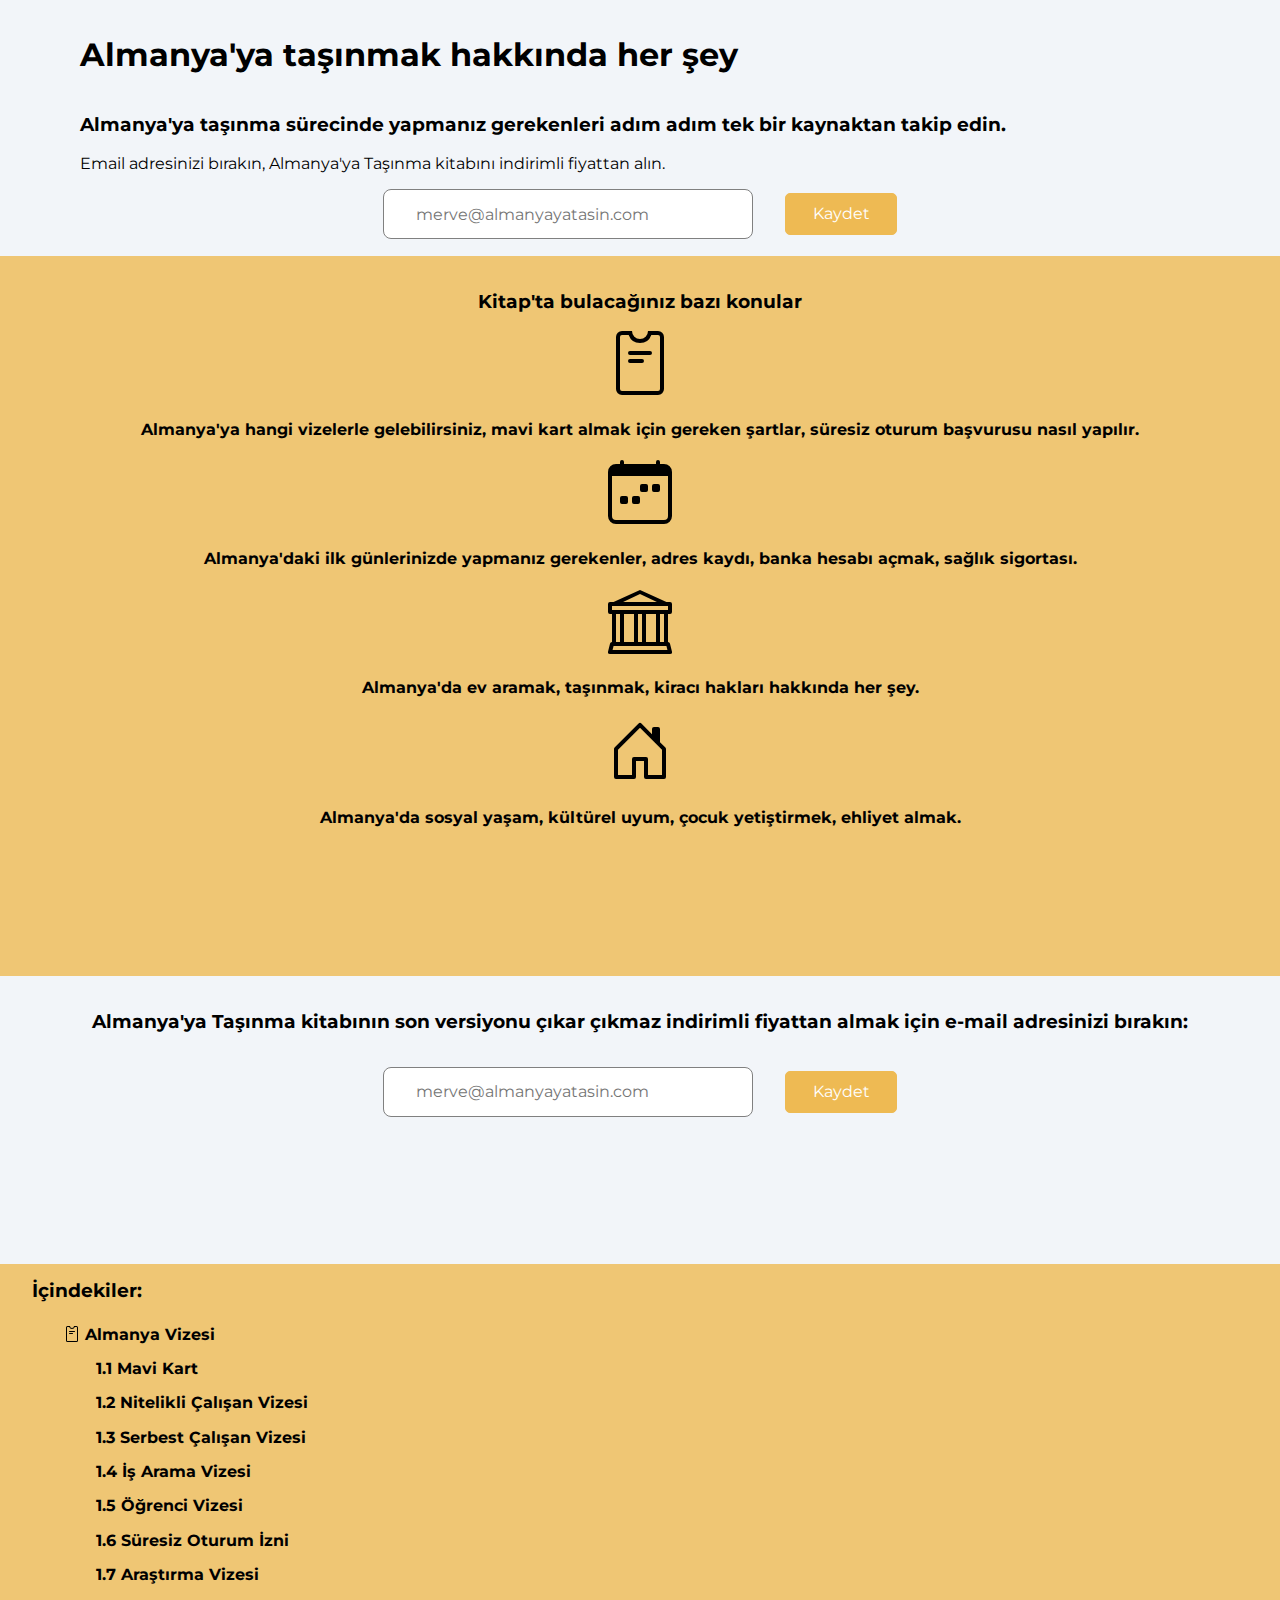
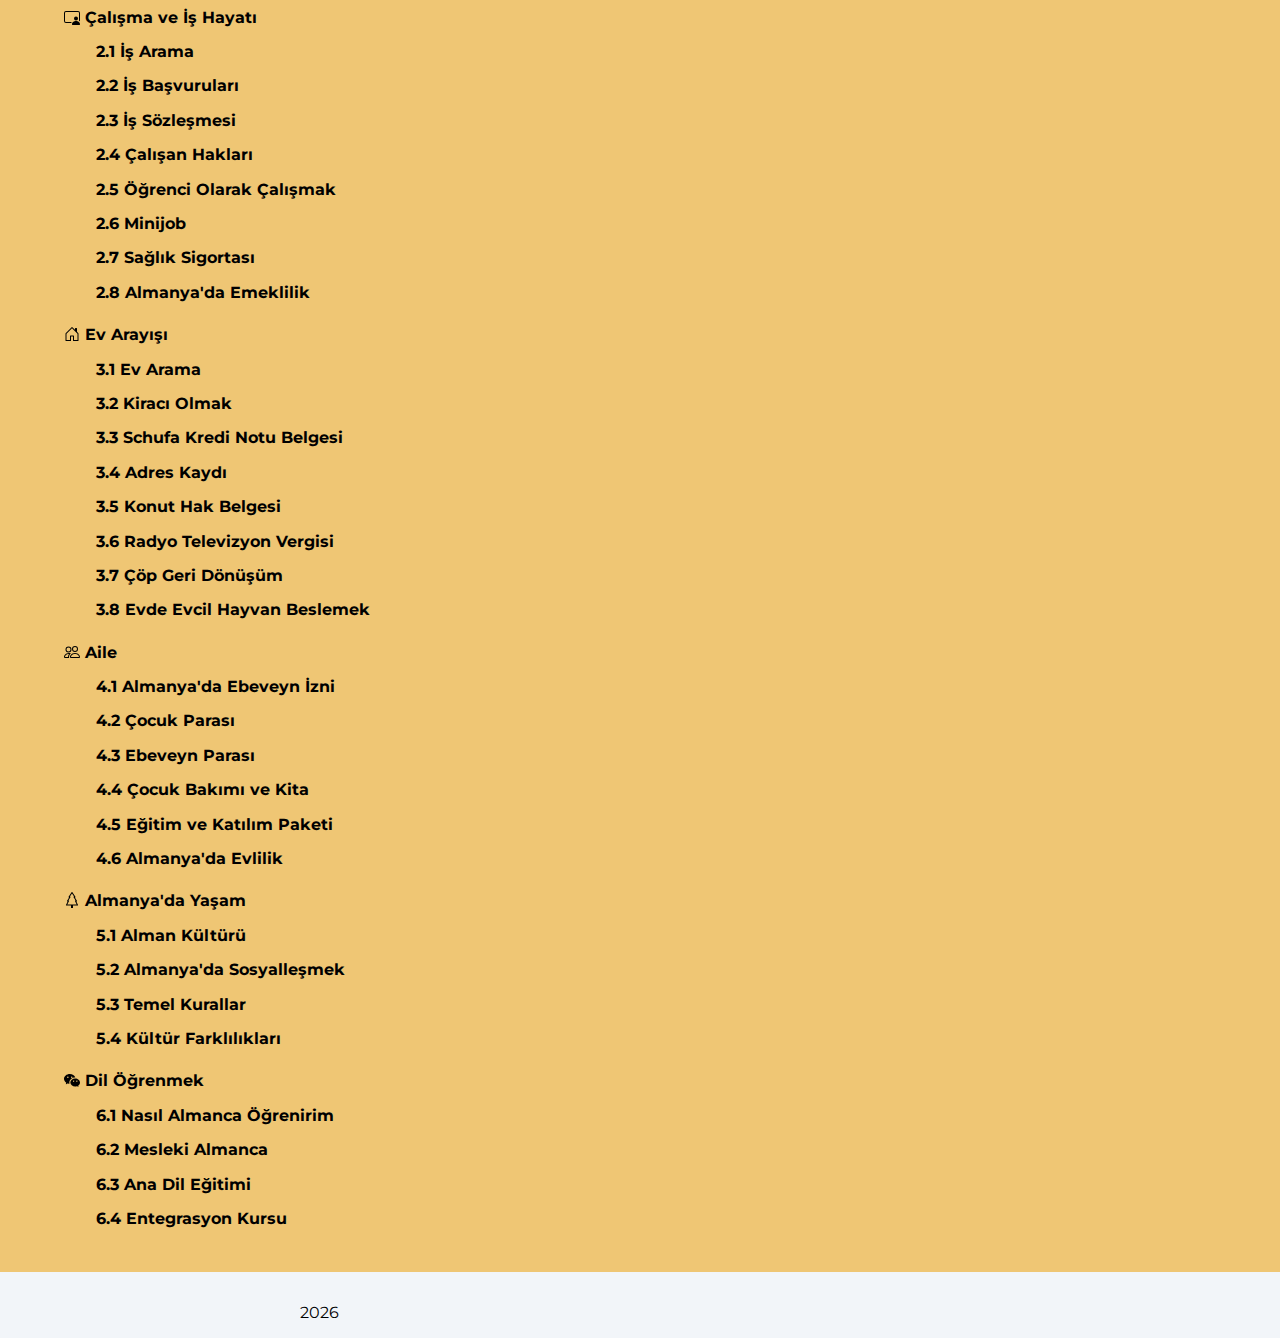
==== index.html @ 89d329a8 "First version" ====
<!DOCTYPE html><html><head><meta charSet="utf-8"/><meta name="viewport" content="width=device-width"/><title>Almanya&#x27;ya taşınma hakkında her şey</title><meta name="description" content="Almanya&#x27;ya taşınmak hakkında ihtiyacınız olan tüm detaylar burada."/><link rel="icon" href="/favicon.ico"/><meta name="next-head-count" content="5"/><link rel="preload" href="/_next/static/css/7f6f8cb53d52f9cc.css" as="style"/><link rel="stylesheet" href="/_next/static/css/7f6f8cb53d52f9cc.css" data-n-g=""/><link rel="preload" href="/_next/static/css/4e36414227e86f13.css" as="style"/><link rel="stylesheet" href="/_next/static/css/4e36414227e86f13.css" data-n-p=""/><noscript data-n-css=""></noscript><script defer="" nomodule="" src="/_next/static/chunks/polyfills-c67a75d1b6f99dc8.js"></script><script src="/_next/static/chunks/webpack-7ee66019f7f6d30f.js" defer=""></script><script src="/_next/static/chunks/framework-f99e4e38d5204d9a.js" defer=""></script><script src="/_next/static/chunks/main-e0ddca6ca271803b.js" defer=""></script><script src="/_next/static/chunks/pages/_app-28048de794a605f6.js" defer=""></script><script src="/_next/static/chunks/pages/index-a4a0dc30021d8203.js" defer=""></script><script src="/_next/static/6PUuwirg1rhhViJag9SmZ/_buildManifest.js" defer=""></script><script src="/_next/static/6PUuwirg1rhhViJag9SmZ/_ssgManifest.js" defer=""></script></head><body><div id="__next"><div><main><div class="Home_section__EaDnq"><h1>Almanya&#x27;ya taşınmak hakkında her şey</h1><h3>Almanya&#x27;ya taşınma sürecinde yapmanız gerekenleri adım adım tek bir kaynaktan takip edin.</h3><h7 class="Home_section-small-title__TXQ8W">Email adresinizi bırakın, Almanya&#x27;ya Taşınma kitabını indirimli fiyattan alın.</h7><div class="Home_newsletter-form-on-home-page__0bBZ7 Home_in-page-ns-form__iH2Mz"><div id="form-wrapper" class="Home_in-page-ns-form-wrapper__WFsQH"><p id="ns-error" class="Home_generic-error__tF3pp">Beklenmeyen bir hata oluştu, lütfen tekrar deneyiniz.</p><p id="ns-email-error" class="Home_generic-error__tF3pp">Lütfen geçerli bir e-post adresi giriniz.</p><form id="ns-form"><input id="ns-email-input" class="Home_ns-email__w1iP6" placeholder="merve@almanyayatasin.com" name="EMAIL" type="email"/><button id="ns-signup-btn" type="button" class="Home_ns-sign-up__7IZrJ"><span>Kaydet</span></button></form></div><div id="success-section" class="Home_success-animation__JelGj"><svg class="checkmark" xmlns="http://www.w3.org/2000/svg" viewBox="0 0 52 52"><circle class="Home_checkmark__circle__qmwTA" cx="26" cy="26" r="25" fill="none"></circle><path class="Home_checkmark__check__9fYYQ" fill="none" d="M14.1 27.2l7.1 7.2 16.7-16.8"></path></svg><p class="Home_in-page-ns-form-wrapper-title__y_rck">Danke fürs Abonnieren</p></div></div></div><div class="Home_section-two__EvGBf"><h3>Kitap&#x27;ta bulacağınız bazı konular</h3><div><svg xmlns="http://www.w3.org/2000/svg" class="Home_section-two-icon__OSRTd" fill="currentColor" class="bi bi-pass" viewBox="0 0 16 16"><path d="M5.5 5a.5.5 0 0 0 0 1h5a.5.5 0 0 0 0-1h-5Zm0 2a.5.5 0 0 0 0 1h3a.5.5 0 0 0 0-1h-3Z"></path><path d="M8 2a2 2 0 0 0 2-2h2.5A1.5 1.5 0 0 1 14 1.5v13a1.5 1.5 0 0 1-1.5 1.5h-9A1.5 1.5 0 0 1 2 14.5v-13A1.5 1.5 0 0 1 3.5 0H6a2 2 0 0 0 2 2Zm0 1a3.001 3.001 0 0 1-2.83-2H3.5a.5.5 0 0 0-.5.5v13a.5.5 0 0 0 .5.5h9a.5.5 0 0 0 .5-.5v-13a.5.5 0 0 0-.5-.5h-1.67A3.001 3.001 0 0 1 8 3Z"></path></svg><h4>Almanya&#x27;ya hangi vizelerle gelebilirsiniz, mavi kart almak için gereken şartlar, süresiz oturum başvurusu nasıl yapılır.</h4></div><div><svg xmlns="http://www.w3.org/2000/svg" class="Home_section-two-icon__OSRTd" fill="currentColor" class="bi bi-calendar-week" viewBox="0 0 16 16"><path d="M11 6.5a.5.5 0 0 1 .5-.5h1a.5.5 0 0 1 .5.5v1a.5.5 0 0 1-.5.5h-1a.5.5 0 0 1-.5-.5v-1zm-3 0a.5.5 0 0 1 .5-.5h1a.5.5 0 0 1 .5.5v1a.5.5 0 0 1-.5.5h-1a.5.5 0 0 1-.5-.5v-1zm-5 3a.5.5 0 0 1 .5-.5h1a.5.5 0 0 1 .5.5v1a.5.5 0 0 1-.5.5h-1a.5.5 0 0 1-.5-.5v-1zm3 0a.5.5 0 0 1 .5-.5h1a.5.5 0 0 1 .5.5v1a.5.5 0 0 1-.5.5h-1a.5.5 0 0 1-.5-.5v-1z"></path><path d="M3.5 0a.5.5 0 0 1 .5.5V1h8V.5a.5.5 0 0 1 1 0V1h1a2 2 0 0 1 2 2v11a2 2 0 0 1-2 2H2a2 2 0 0 1-2-2V3a2 2 0 0 1 2-2h1V.5a.5.5 0 0 1 .5-.5zM1 4v10a1 1 0 0 0 1 1h12a1 1 0 0 0 1-1V4H1z"></path></svg><h4>Almanya&#x27;daki ilk günlerinizde yapmanız gerekenler, adres kaydı, banka hesabı açmak, sağlık sigortası.</h4></div><div><svg xmlns="http://www.w3.org/2000/svg" class="Home_section-two-icon__OSRTd" fill="currentColor" class="bi bi-bank" viewBox="0 0 16 16"><path d="m8 0 6.61 3h.89a.5.5 0 0 1 .5.5v2a.5.5 0 0 1-.5.5H15v7a.5.5 0 0 1 .485.38l.5 2a.498.498 0 0 1-.485.62H.5a.498.498 0 0 1-.485-.62l.5-2A.501.501 0 0 1 1 13V6H.5a.5.5 0 0 1-.5-.5v-2A.5.5 0 0 1 .5 3h.89L8 0ZM3.777 3h8.447L8 1 3.777 3ZM2 6v7h1V6H2Zm2 0v7h2.5V6H4Zm3.5 0v7h1V6h-1Zm2 0v7H12V6H9.5ZM13 6v7h1V6h-1Zm2-1V4H1v1h14Zm-.39 9H1.39l-.25 1h13.72l-.25-1Z"></path></svg><h4>Almanya&#x27;da ev aramak, taşınmak, kiracı hakları hakkında her şey.</h4></div><div><svg xmlns="http://www.w3.org/2000/svg" class="Home_section-two-icon__OSRTd" fill="currentColor" class="bi bi-house-door" viewBox="0 0 16 16"><path d="M8.354 1.146a.5.5 0 0 0-.708 0l-6 6A.5.5 0 0 0 1.5 7.5v7a.5.5 0 0 0 .5.5h4.5a.5.5 0 0 0 .5-.5v-4h2v4a.5.5 0 0 0 .5.5H14a.5.5 0 0 0 .5-.5v-7a.5.5 0 0 0-.146-.354L13 5.793V2.5a.5.5 0 0 0-.5-.5h-1a.5.5 0 0 0-.5.5v1.293L8.354 1.146zM2.5 14V7.707l5.5-5.5 5.5 5.5V14H10v-4a.5.5 0 0 0-.5-.5h-3a.5.5 0 0 0-.5.5v4H2.5z"></path></svg><h4>Almanya&#x27;da sosyal yaşam, kültürel uyum, çocuk yetiştirmek, ehliyet almak.</h4></div></div><div class="Home_section-three__R5eEZ"><h3 class="Home_section-small-title__TXQ8W">Almanya&#x27;ya Taşınma kitabının son versiyonu çıkar çıkmaz indirimli fiyattan almak için e-mail adresinizi bırakın:</h3><div class="Home_newsletter-form-on-home-page__0bBZ7 Home_in-page-ns-form__iH2Mz"><div id="form-wrapper" class="Home_in-page-ns-form-wrapper__WFsQH"><p id="ns-error" class="Home_generic-error__tF3pp">Beklenmeyen bir hata oluştu, lütfen tekrar deneyiniz.</p><p id="ns-email-error" class="Home_generic-error__tF3pp">Lütfen geçerli bir e-post adresi giriniz.</p><form id="ns-form"><input id="ns-email-input" class="Home_ns-email__w1iP6" placeholder="merve@almanyayatasin.com" name="EMAIL" type="email"/><button id="ns-signup-btn" type="button" class="Home_ns-sign-up__7IZrJ"><span>Kaydet</span></button></form></div><div id="success-section" class="Home_success-animation__JelGj"><svg class="checkmark" xmlns="http://www.w3.org/2000/svg" viewBox="0 0 52 52"><circle class="Home_checkmark__circle__qmwTA" cx="26" cy="26" r="25" fill="none"></circle><path class="Home_checkmark__check__9fYYQ" fill="none" d="M14.1 27.2l7.1 7.2 16.7-16.8"></path></svg><p class="Home_in-page-ns-form-wrapper-title__y_rck">Danke fürs Abonnieren</p></div></div></div><div class="Home_section-content__lfcTw"><h3>İçindekiler:</h3><h4 class="Home_section-content-chapter__3qLq3"><svg xmlns="http://www.w3.org/2000/svg" class="Home_section-content-chapter-icon__yo2Kj" fill="currentColor" class="bi bi-pass" viewBox="0 0 16 16"><path d="M5.5 5a.5.5 0 0 0 0 1h5a.5.5 0 0 0 0-1h-5Zm0 2a.5.5 0 0 0 0 1h3a.5.5 0 0 0 0-1h-3Z"></path><path d="M8 2a2 2 0 0 0 2-2h2.5A1.5 1.5 0 0 1 14 1.5v13a1.5 1.5 0 0 1-1.5 1.5h-9A1.5 1.5 0 0 1 2 14.5v-13A1.5 1.5 0 0 1 3.5 0H6a2 2 0 0 0 2 2Zm0 1a3.001 3.001 0 0 1-2.83-2H3.5a.5.5 0 0 0-.5.5v13a.5.5 0 0 0 .5.5h9a.5.5 0 0 0 .5-.5v-13a.5.5 0 0 0-.5-.5h-1.67A3.001 3.001 0 0 1 8 3Z"></path></svg>Almanya Vizesi</h4><h4 class="Home_section-content-title__USEN4">1.1 Mavi Kart</h4><h4 class="Home_section-content-title__USEN4">1.2 Nitelikli Çalışan Vizesi</h4><h4 class="Home_section-content-title__USEN4">1.3 Serbest Çalışan Vizesi</h4><h4 class="Home_section-content-title__USEN4">1.4 İş Arama Vizesi</h4><h4 class="Home_section-content-title__USEN4">1.5 Öğrenci Vizesi</h4><h4 class="Home_section-content-title__USEN4">1.6 Süresiz Oturum İzni</h4><h4 class="Home_section-content-title__USEN4">1.7 Araştırma Vizesi</h4><h4 class="Home_section-content-chapter__3qLq3"><svg xmlns="http://www.w3.org/2000/svg" class="Home_section-content-chapter-icon__yo2Kj" fill="currentColor" class="bi bi-person-video3" viewBox="0 0 16 16"><path d="M14 9.5a2 2 0 1 1-4 0 2 2 0 0 1 4 0Zm-6 5.7c0 .8.8.8.8.8h6.4s.8 0 .8-.8-.8-3.2-4-3.2-4 2.4-4 3.2Z"></path><path d="M2 2a2 2 0 0 0-2 2v8a2 2 0 0 0 2 2h5.243c.122-.326.295-.668.526-1H2a1 1 0 0 1-1-1V4a1 1 0 0 1 1-1h12a1 1 0 0 1 1 1v7.81c.353.23.656.496.91.783.059-.187.09-.386.09-.593V4a2 2 0 0 0-2-2H2Z"></path></svg>Çalışma ve İş Hayatı</h4><h4 class="Home_section-content-title__USEN4">2.1 İş Arama</h4><h4 class="Home_section-content-title__USEN4">2.2 İş Başvuruları</h4><h4 class="Home_section-content-title__USEN4">2.3 İş Sözleşmesi</h4><h4 class="Home_section-content-title__USEN4">2.4 Çalışan Hakları</h4><h4 class="Home_section-content-title__USEN4">2.5 Öğrenci Olarak Çalışmak</h4><h4 class="Home_section-content-title__USEN4">2.6 Minijob</h4><h4 class="Home_section-content-title__USEN4">2.7 Sağlık Sigortası</h4><h4 class="Home_section-content-title__USEN4">2.8 Almanya&#x27;da Emeklilik</h4><h4 class="Home_section-content-chapter__3qLq3"><svg xmlns="http://www.w3.org/2000/svg" class="Home_section-content-chapter-icon__yo2Kj" fill="currentColor" class="bi bi-house-door" viewBox="0 0 16 16"><path d="M8.354 1.146a.5.5 0 0 0-.708 0l-6 6A.5.5 0 0 0 1.5 7.5v7a.5.5 0 0 0 .5.5h4.5a.5.5 0 0 0 .5-.5v-4h2v4a.5.5 0 0 0 .5.5H14a.5.5 0 0 0 .5-.5v-7a.5.5 0 0 0-.146-.354L13 5.793V2.5a.5.5 0 0 0-.5-.5h-1a.5.5 0 0 0-.5.5v1.293L8.354 1.146zM2.5 14V7.707l5.5-5.5 5.5 5.5V14H10v-4a.5.5 0 0 0-.5-.5h-3a.5.5 0 0 0-.5.5v4H2.5z"></path></svg>Ev Arayışı</h4><h4 class="Home_section-content-title__USEN4">3.1 Ev Arama</h4><h4 class="Home_section-content-title__USEN4">3.2 Kiracı Olmak</h4><h4 class="Home_section-content-title__USEN4">3.3 Schufa Kredi Notu Belgesi</h4><h4 class="Home_section-content-title__USEN4">3.4 Adres Kaydı</h4><h4 class="Home_section-content-title__USEN4">3.5 Konut Hak Belgesi</h4><h4 class="Home_section-content-title__USEN4">3.6 Radyo Televizyon Vergisi</h4><h4 class="Home_section-content-title__USEN4">3.7 Çöp Geri Dönüşüm</h4><h4 class="Home_section-content-title__USEN4">3.8 Evde Evcil Hayvan Beslemek</h4><h4 class="Home_section-content-chapter__3qLq3"><svg xmlns="http://www.w3.org/2000/svg" class="Home_section-content-chapter-icon__yo2Kj" fill="currentColor" class="bi bi-people" viewBox="0 0 16 16"><path d="M15 14s1 0 1-1-1-4-5-4-5 3-5 4 1 1 1 1h8zm-7.978-1A.261.261 0 0 1 7 12.996c.001-.264.167-1.03.76-1.72C8.312 10.629 9.282 10 11 10c1.717 0 2.687.63 3.24 1.276.593.69.758 1.457.76 1.72l-.008.002a.274.274 0 0 1-.014.002H7.022zM11 7a2 2 0 1 0 0-4 2 2 0 0 0 0 4zm3-2a3 3 0 1 1-6 0 3 3 0 0 1 6 0zM6.936 9.28a5.88 5.88 0 0 0-1.23-.247A7.35 7.35 0 0 0 5 9c-4 0-5 3-5 4 0 .667.333 1 1 1h4.216A2.238 2.238 0 0 1 5 13c0-1.01.377-2.042 1.09-2.904.243-.294.526-.569.846-.816zM4.92 10A5.493 5.493 0 0 0 4 13H1c0-.26.164-1.03.76-1.724.545-.636 1.492-1.256 3.16-1.275zM1.5 5.5a3 3 0 1 1 6 0 3 3 0 0 1-6 0zm3-2a2 2 0 1 0 0 4 2 2 0 0 0 0-4z"></path></svg>Aile</h4><h4 class="Home_section-content-title__USEN4">4.1 Almanya&#x27;da Ebeveyn İzni</h4><h4 class="Home_section-content-title__USEN4">4.2 Çocuk Parası</h4><h4 class="Home_section-content-title__USEN4">4.3 Ebeveyn Parası</h4><h4 class="Home_section-content-title__USEN4">4.4 Çocuk Bakımı ve Kita</h4><h4 class="Home_section-content-title__USEN4">4.5 Eğitim ve Katılım Paketi</h4><h4 class="Home_section-content-title__USEN4">4.6 Almanya&#x27;da Evlilik</h4><h4 class="Home_section-content-chapter__3qLq3"><svg xmlns="http://www.w3.org/2000/svg" class="Home_section-content-chapter-icon__yo2Kj" fill="currentColor" class="bi bi-tree" viewBox="0 0 16 16"><path d="M8.416.223a.5.5 0 0 0-.832 0l-3 4.5A.5.5 0 0 0 5 5.5h.098L3.076 8.735A.5.5 0 0 0 3.5 9.5h.191l-1.638 3.276a.5.5 0 0 0 .447.724H7V16h2v-2.5h4.5a.5.5 0 0 0 .447-.724L12.31 9.5h.191a.5.5 0 0 0 .424-.765L10.902 5.5H11a.5.5 0 0 0 .416-.777l-3-4.5zM6.437 4.758A.5.5 0 0 0 6 4.5h-.066L8 1.401 10.066 4.5H10a.5.5 0 0 0-.424.765L11.598 8.5H11.5a.5.5 0 0 0-.447.724L12.69 12.5H3.309l1.638-3.276A.5.5 0 0 0 4.5 8.5h-.098l2.022-3.235a.5.5 0 0 0 .013-.507z"></path></svg>Almanya&#x27;da Yaşam</h4><h4 class="Home_section-content-title__USEN4">5.1 Alman Kültürü</h4><h4 class="Home_section-content-title__USEN4">5.2 Almanya&#x27;da Sosyalleşmek</h4><h4 class="Home_section-content-title__USEN4">5.3 Temel Kurallar</h4><h4 class="Home_section-content-title__USEN4">5.4 Kültür Farklılıkları</h4><h4 class="Home_section-content-chapter__3qLq3"><svg xmlns="http://www.w3.org/2000/svg" class="Home_section-content-chapter-icon__yo2Kj" fill="currentColor" class="bi bi-wechat" viewBox="0 0 16 16"><path d="M11.176 14.429c-2.665 0-4.826-1.8-4.826-4.018 0-2.22 2.159-4.02 4.824-4.02S16 8.191 16 10.411c0 1.21-.65 2.301-1.666 3.036a.324.324 0 0 0-.12.366l.218.81a.616.616 0 0 1 .029.117.166.166 0 0 1-.162.162.177.177 0 0 1-.092-.03l-1.057-.61a.519.519 0 0 0-.256-.074.509.509 0 0 0-.142.021 5.668 5.668 0 0 1-1.576.22ZM9.064 9.542a.647.647 0 1 0 .557-1 .645.645 0 0 0-.646.647.615.615 0 0 0 .09.353Zm3.232.001a.646.646 0 1 0 .546-1 .645.645 0 0 0-.644.644.627.627 0 0 0 .098.356Z"></path><path d="M0 6.826c0 1.455.781 2.765 2.001 3.656a.385.385 0 0 1 .143.439l-.161.6-.1.373a.499.499 0 0 0-.032.14.192.192 0 0 0 .193.193c.039 0 .077-.01.111-.029l1.268-.733a.622.622 0 0 1 .308-.088c.058 0 .116.009.171.025a6.83 6.83 0 0 0 1.625.26 4.45 4.45 0 0 1-.177-1.251c0-2.936 2.785-5.02 5.824-5.02.05 0 .1 0 .15.002C10.587 3.429 8.392 2 5.796 2 2.596 2 0 4.16 0 6.826Zm4.632-1.555a.77.77 0 1 1-1.54 0 .77.77 0 0 1 1.54 0Zm3.875 0a.77.77 0 1 1-1.54 0 .77.77 0 0 1 1.54 0Z"></path></svg>Dil Öğrenmek</h4><h4 class="Home_section-content-title__USEN4">6.1 Nasıl Almanca Öğrenirim</h4><h4 class="Home_section-content-title__USEN4">6.2 Mesleki Almanca</h4><h4 class="Home_section-content-title__USEN4">6.3 Ana Dil Eğitimi</h4><h4 class="Home_section-content-title__USEN4">6.4 Entegrasyon Kursu</h4></div><footer class="Footer_footer__BH5s_"><section class="Footer_footer-section__MtmJj"><ul class="Footer_footer-list__yOMB_"><li class="Footer_last-order__a7AI_"><span id="yearP"></span></li></ul></section></footer></main></div></div><script id="__NEXT_DATA__" type="application/json">{"props":{"pageProps":{}},"page":"/","query":{},"buildId":"6PUuwirg1rhhViJag9SmZ","nextExport":true,"autoExport":true,"isFallback":false,"scriptLoader":[]}</script></body></html>
---- _next/static/css/7f6f8cb53d52f9cc.css ----
/*! normalize.css v8.0.1 | MIT License | github.com/necolas/normalize.css */html{line-height:1.15;-webkit-text-size-adjust:100%}main{display:block}h1{font-size:2em;margin:.67em 0}hr{box-sizing:content-box;height:0;overflow:visible}pre{font-family:monospace,monospace;font-size:1em}a{background-color:transparent}abbr[title]{border-bottom:none;text-decoration:underline;-webkit-text-decoration:underline dotted;text-decoration:underline dotted}b,strong{font-weight:bolder}code,kbd,samp{font-family:monospace,monospace;font-size:1em}small{font-size:80%}sub,sup{font-size:75%;line-height:0;position:relative;vertical-align:baseline}sub{bottom:-.25em}sup{top:-.5em}img{border-style:none}button,input,optgroup,select,textarea{font-family:inherit;font-size:100%;line-height:1.15;margin:0}button,input{overflow:visible}button,select{text-transform:none}[type=button],[type=reset],[type=submit],button{-webkit-appearance:button}[type=button]::-moz-focus-inner,[type=reset]::-moz-focus-inner,[type=submit]::-moz-focus-inner,button::-moz-focus-inner{border-style:none;padding:0}[type=button]:-moz-focusring,[type=reset]:-moz-focusring,[type=submit]:-moz-focusring,button:-moz-focusring{outline:1px dotted ButtonText}fieldset{padding:.35em .75em .625em}legend{box-sizing:border-box;color:inherit;display:table;max-width:100%;padding:0;white-space:normal}progress{vertical-align:baseline}textarea{overflow:auto}[type=checkbox],[type=radio]{box-sizing:border-box;padding:0}[type=number]::-webkit-inner-spin-button,[type=number]::-webkit-outer-spin-button{height:auto}[type=search]{-webkit-appearance:textfield;outline-offset:-2px}[type=search]::-webkit-search-decoration{-webkit-appearance:none}::-webkit-file-upload-button{-webkit-appearance:button;font:inherit}details{display:block}summary{display:list-item}[hidden],template{display:none}body{font-family:Montserrat,sans-serif;background-size:144px 144px;background-color:#f2f5f9;min-height:100vh;margin:0;display:flex;flex-flow:column}
---- _next/static/css/7f6f8cb53d52f9cc.css ----
/*! normalize.css v8.0.1 | MIT License | github.com/necolas/normalize.css */html{line-height:1.15;-webkit-text-size-adjust:100%}main{display:block}h1{font-size:2em;margin:.67em 0}hr{box-sizing:content-box;height:0;overflow:visible}pre{font-family:monospace,monospace;font-size:1em}a{background-color:transparent}abbr[title]{border-bottom:none;text-decoration:underline;-webkit-text-decoration:underline dotted;text-decoration:underline dotted}b,strong{font-weight:bolder}code,kbd,samp{font-family:monospace,monospace;font-size:1em}small{font-size:80%}sub,sup{font-size:75%;line-height:0;position:relative;vertical-align:baseline}sub{bottom:-.25em}sup{top:-.5em}img{border-style:none}button,input,optgroup,select,textarea{font-family:inherit;font-size:100%;line-height:1.15;margin:0}button,input{overflow:visible}button,select{text-transform:none}[type=button],[type=reset],[type=submit],button{-webkit-appearance:button}[type=button]::-moz-focus-inner,[type=reset]::-moz-focus-inner,[type=submit]::-moz-focus-inner,button::-moz-focus-inner{border-style:none;padding:0}[type=button]:-moz-focusring,[type=reset]:-moz-focusring,[type=submit]:-moz-focusring,button:-moz-focusring{outline:1px dotted ButtonText}fieldset{padding:.35em .75em .625em}legend{box-sizing:border-box;color:inherit;display:table;max-width:100%;padding:0;white-space:normal}progress{vertical-align:baseline}textarea{overflow:auto}[type=checkbox],[type=radio]{box-sizing:border-box;padding:0}[type=number]::-webkit-inner-spin-button,[type=number]::-webkit-outer-spin-button{height:auto}[type=search]{-webkit-appearance:textfield;outline-offset:-2px}[type=search]::-webkit-search-decoration{-webkit-appearance:none}::-webkit-file-upload-button{-webkit-appearance:button;font:inherit}details{display:block}summary{display:list-item}[hidden],template{display:none}body{font-family:Montserrat,sans-serif;background-size:144px 144px;background-color:#f2f5f9;min-height:100vh;margin:0;display:flex;flex-flow:column}
---- _next/static/css/4e36414227e86f13.css ----
.Header_header-container__9wOVB{background-color:#fff;display:flex;justify-content:space-between;align-items:center;height:60px;border-bottom:1px solid #eeba53;padding-left:3%;padding-right:3%}@media(min-width:768px){.Header_header-container__9wOVB{display:flex;justify-content:center;align-items:center;padding-left:0;padding-right:0}}.Header_header-title__ZSF3I{display:flex;justify-content:center;align-items:center}@media(min-width:768px){.Header_header-title__ZSF3I{max-width:1000px;margin-left:auto;margin-right:auto}}.Header_header-about__CjD19{display:flex;justify-content:center;align-items:center}@media(min-width:768px){.Header_header-about__CjD19{display:none}}.Header_header-nav-link__nNpZD{text-decoration:none;font-family:Montserrat,sans-serif;font-size:1.3rem;font-weight:lighter}.Header_header-nav-link__nNpZD:link,.Header_header-nav-link__nNpZD:visited{color:#000}.Header_header-nav-link__nNpZD:active,.Header_header-nav-link__nNpZD:hover{color:#eeba53}@media(min-width:768px){.Header_header-nav-link__nNpZD{font-size:2rem}}.Header_header-about-nav-link__m4wgo{text-decoration:none;font-family:Montserrat,sans-serif;font-size:1rem;font-weight:lighter}.Header_header-about-nav-link__m4wgo:link,.Header_header-about-nav-link__m4wgo:visited{color:#000}.Header_header-about-nav-link__m4wgo:active,.Header_header-about-nav-link__m4wgo:hover{color:#eeba53}@media(min-width:768px){.Header_header-about-nav-link__m4wgo{font-size:1.3rem}}.Header_link-wrapper__TfaBG{display:flex;margin-top:auto;margin-bottom:auto;text-align:center}.Header_link-wrapper__TfaBG:hover{background-color:#e8e8e8;cursor:pointer}@media(min-width:320px){.Header_link-wrapper__TfaBG{margin-left:auto;margin-right:auto}}@media(min-width:768px){.Header_link-wrapper__TfaBG{margin-top:auto;margin-bottom:auto;height:60px;text-align:center}}.Header_link-wrapper__TfaBG a{height:60px;display:flex;flex-direction:column;justify-content:center;text-align:center}.Header_header__ubBbX .Header_container__nuYkc{height:60px;max-width:1000px;margin-left:auto;margin-right:auto;position:relative;display:flex;flex-direction:row;justify-content:center;align-content:center;background-color:#fff}@media(min-width:320px){.Header_header__ubBbX .Header_container__nuYkc{max-width:300px;flex-wrap:wrap;height:100px}}@media(min-width:768px){.Header_header__ubBbX .Header_container__nuYkc{max-width:1000px;flex-wrap:nowrap;height:60px}}.Header_header-logo__IxGxg{display:flex;font-weight:700;text-align:center}.Header_header-logo__IxGxg:hover{background-color:#e8e8e8}@media(min-width:320px){.Header_header-logo__IxGxg{height:42px;flex:1 0 100%;border-bottom:1px solid #eeba53}}@media(min-width:768px){.Header_header-logo__IxGxg{flex:none;border-bottom:none}}.Header_header-links__IvviP{display:flex;margin-left:auto;font-weight:700}@media(min-width:320px){.Header_header-links__IvviP{height:42px;display:flex;flex:1 0 100%;margin-left:auto;margin-right:auto}}@media(min-width:768px){.Header_header-links__IvviP{flex:none;margin-left:auto;margin-right:0;height:60px}}.Header_header__ubBbX a{color:#000;padding:25px;text-decoration:none}@media(min-width:320px){.Header_header__ubBbX a{padding:0;text-align:center}}@media(min-width:768px){.Header_header__ubBbX a{padding-left:25px;padding-right:25px;margin-top:auto;margin-bottom:auto}}.Footer_footer__BH5s_{width:100%;height:80px;background-color:#f2f5f9;color:#fff;margin-top:auto;color:#000}@media(min-width:768px){.Footer_footer__BH5s_{height:50px}}.Footer_footer-section__MtmJj{height:inherit;width:inherit;display:flex;justify-content:center}.Footer_footer-list__yOMB_{list-style:none;height:inherit;width:100%;max-width:100%;display:flex;align-items:center;flex-direction:column;padding:0}@media(min-width:768px){.Footer_footer-list__yOMB_{flex-direction:row;width:700px}}.Footer_footer-list-item___av9u{width:100%;display:flex;justify-content:center;align-items:center}@media(min-width:768px){.Footer_footer-list-item___av9u{width:unset}}.Footer_footer-list-item___av9u a{display:flex;align-items:center;width:inherit;justify-content:center;color:#fff;padding:8px}.Footer_push-left__8vaU7{margin:10px}@media(min-width:768px){.Footer_push-left__8vaU7{margin:10px 10px 10px auto}}.Footer_footer-link__OKlEi{margin:10px}.Footer_last-order__a7AI_{order:99;margin:10px}@media(min-width:768px){.Footer_last-order__a7AI_{order:0}}@font-face{font-family:Montserrat;src:url(/_next/static/media/Montserrat-VariableFont_wght.eaa5c372.ttf);font-weight:100 1000;font-stretch:25% 151%;font-style:normal}@font-face{font-family:Montserrat;src:url(/_next/static/media/Montserrat-Italic-VariableFont_wght.accdc57b.ttf);font-weight:100 1000;font-stretch:25% 151%;font-style:italic}@font-face{font-family:Noto;src:url(/_next/static/media/NotoSansDisplay-VariableFont.3d7c6932.ttf);font-weight:100 1000;font-stretch:25% 151%;font-style:normal}@font-face{font-family:Noto;src:url(/_next/static/media/NotoSansDisplay-Italic-VariableFont.f4848443.ttf);font-weight:100 1000;font-stretch:25% 151%;font-style:italic}@-webkit-keyframes Home_loading-dots__xh_lm{0%,20%{color:transparent;text-shadow:.25em 0 0 transparent,.5em 0 0 transparent}40%{color:#fff;text-shadow:.25em 0 0 transparent,.5em 0 0 transparent}60%{text-shadow:.25em 0 0 #fff,.5em 0 0 transparent}80%,to{text-shadow:.25em 0 0 #fff,.5em 0 0 #fff}}@keyframes Home_loading-dots__xh_lm{0%,20%{color:transparent;text-shadow:.25em 0 0 transparent,.5em 0 0 transparent}40%{color:#fff;text-shadow:.25em 0 0 transparent,.5em 0 0 transparent}60%{text-shadow:.25em 0 0 #fff,.5em 0 0 transparent}80%,to{text-shadow:.25em 0 0 #fff,.5em 0 0 #fff}}.Home_loading__10Rkg:after{content:" .";-webkit-animation:Home_loading-dots__xh_lm 1s steps(5) infinite;animation:Home_loading-dots__xh_lm 1s steps(5) infinite;font-size:2rem}.Home_success-animation__JelGj{display:none;flex-direction:column;justify-content:center;align-items:center;margin-top:10px}.Home_checkmark__ns6rS{width:100px;height:100px;border-radius:50%;display:block;stroke-width:2;stroke:#eeba53;stroke-miterlimit:10;box-shadow:inset 0 0 0 #eeba53;-webkit-animation:Home_fill__Crcuc .4s ease-in-out .4s forwards,Home_scale__akczf .3s ease-in-out .9s both;animation:Home_fill__Crcuc .4s ease-in-out .4s forwards,Home_scale__akczf .3s ease-in-out .9s both;position:relative;top:5px;right:5px;margin:0 auto}.Home_checkmark__circle__qmwTA{stroke-dasharray:166;stroke-dashoffset:166;stroke-width:2;stroke-miterlimit:10;stroke:#eeba53;fill:#fff;-webkit-animation:Home_stroke__DI6Nq .6s cubic-bezier(.65,0,.45,1) forwards;animation:Home_stroke__DI6Nq .6s cubic-bezier(.65,0,.45,1) forwards}.Home_checkmark__check__9fYYQ{transform-origin:50% 50%;stroke-dasharray:48;stroke-dashoffset:48;-webkit-animation:Home_stroke__DI6Nq .3s cubic-bezier(.65,0,.45,1) .8s forwards;animation:Home_stroke__DI6Nq .3s cubic-bezier(.65,0,.45,1) .8s forwards}@-webkit-keyframes Home_stroke__DI6Nq{to{stroke-dashoffset:0}}@keyframes Home_stroke__DI6Nq{to{stroke-dashoffset:0}}@-webkit-keyframes Home_scale__akczf{0%,to{transform:none}50%{transform:scale3d(1.1,1.1,1)}}@keyframes Home_scale__akczf{0%,to{transform:none}50%{transform:scale3d(1.1,1.1,1)}}@-webkit-keyframes Home_fill__Crcuc{to{box-shadow:inset 0 0 0 30px #eeba53}}@keyframes Home_fill__Crcuc{to{box-shadow:inset 0 0 0 30px #eeba53}}.Home_in-page-ns-form__iH2Mz{display:flex;flex-direction:column;justify-content:center;max-width:inherit;margin-bottom:auto;border-radius:2rem;padding:0 10px 5px}@media(min-width:768px){.Home_in-page-ns-form__iH2Mz{max-width:inherit}}.Home_in-page-ns-form-wrapper__WFsQH{display:flex;flex-direction:column;justify-content:center;align-items:center}.Home_in-page-ns-form-wrapper-title__y_rck{color:#fff;text-align:center;font-size:1.2rem}@media(min-width:768px){.Home_in-page-ns-form-wrapper-title__y_rck{font-size:1.4rem}}.Home_in-page-ns-form-wrapper-subtitle__AA8Da{color:#fff;text-align:center;margin-top:-5px;font-size:.8rem}@media(min-width:768px){.Home_in-page-ns-form-wrapper-subtitle__AA8Da{margin-left:30px;margin-right:30px;font-size:1rem}}.Home_in-page-ns-form-wrapper-title-link__cz6Vq{color:#fff;text-align:center;font-size:.7rem;margin-top:4rem}@media(min-width:768px){.Home_in-page-ns-form-wrapper__WFsQH form{flex-direction:row;display:flex}}.Home_in-page-ns-form__iH2Mz .Home_ns-email__w1iP6{border-radius:.5rem;border:1px solid gray;padding:0 1rem 0 2rem;height:3rem;width:10rem;margin-left:auto;margin-right:auto;display:flex;font-size:.6rem}@media(min-width:768px){.Home_in-page-ns-form__iH2Mz .Home_ns-email__w1iP6{margin-top:auto;margin-bottom:auto;font-size:1rem;width:20rem}}.Home_in-page-ns-form__iH2Mz .Home_ns-email__w1iP6:focus{box-shadow:0 0 1.1rem .1rem #eeba53;outline:none;border-width:0}.Home_in-page-ns-form__iH2Mz .Home_ns-sign-up__7IZrJ{display:flex;height:42px;border-radius:5px;border:1px solid #eeba53;background-color:#eeba53;color:#fff;margin-left:auto;margin-right:auto;margin-top:1rem;width:7rem}@media(min-width:768px){.Home_in-page-ns-form__iH2Mz .Home_ns-sign-up__7IZrJ{margin-top:auto;margin-bottom:auto;margin-left:2rem}}.Home_in-page-ns-form__iH2Mz .Home_ns-sign-up__7IZrJ:hover{cursor:pointer;background-color:#c09641;border-color:#c09641;font-weight:500}.Home_in-page-ns-form__iH2Mz .Home_ns-sign-up__7IZrJ span{display:flex;width:inherit;margin-top:auto;margin-bottom:auto;justify-content:center}.Home_newsletter-link__pDQUj{border-bottom-color:rgba(243,208,46,.4);background-image:linear-gradient(0deg,rgba(238,186,83,.4),rgba(238,186,83,.4));background-size:5px 5px;background-repeat:repeat-x;background-position:bottom}.Home_newsletter-link__pDQUj a{color:inherit;text-decoration:none}.Home_newsletter-link__pDQUj:hover{background-image:linear-gradient(0deg,#eeba53,#eeba53);color:#000;color:#fff}.Home_generic-error__tF3pp{padding:5px;border-radius:5px;color:#fff;font-size:.5rem;background-color:red;border:1px solid red;display:none}@media(min-width:768px){.Home_generic-error__tF3pp{font-size:.8rem;margin-top:0}}.Home_ns-sign-up-disabled__NDHav{cursor:unset!important;background-color:#c09641!important;border-color:#c09641!important}.Home_newsletter-form-on-home-page__0bBZ7{width:inherit}@media(min-width:768px){.Home_newsletter-form-on-home-page__0bBZ7{width:inherit}}.Home_section__EaDnq{height:25rem;display:flex;flex-direction:column;margin-right:auto;margin-left:auto;padding:1rem 5rem 2rem}@media(min-width:768px){.Home_section__EaDnq{height:13rem}}.Home_section-small-title__TXQ8W{padding:0 0 1rem}.Home_section-two__EvGBf{background:rgba(238,186,83,.8);height:43rem;display:flex;flex-direction:column;margin-right:auto;margin-left:auto;text-align:center;padding:1rem 5rem}.Home_section-two-icon__OSRTd{width:4rem;height:4rem}.Home_section-three__R5eEZ{height:15rem;display:flex;flex-direction:column;margin-right:auto;margin-left:auto;text-align:center;padding:1rem 5rem 2rem}.Home_section-content__lfcTw{display:flex;flex-direction:column;background:rgba(238,186,83,.8);height:100rem;padding:.5rem 2rem 0;margin:0}.Home_section-content__lfcTw h3{margin:.5rem 0 0}.Home_section-content-chapter__3qLq3{display:flex;flex-direction:row;padding:1.5rem 5rem 0 2rem;margin:0}.Home_section-content-chapter-icon__yo2Kj{width:1rem;height:1rem;padding-right:.3rem}.Home_section-content-title__USEN4{padding:1rem 5rem 0 4rem;margin:0}
---- _next/static/css/4e36414227e86f13.css ----
.Header_header-container__9wOVB{background-color:#fff;display:flex;justify-content:space-between;align-items:center;height:60px;border-bottom:1px solid #eeba53;padding-left:3%;padding-right:3%}@media(min-width:768px){.Header_header-container__9wOVB{display:flex;justify-content:center;align-items:center;padding-left:0;padding-right:0}}.Header_header-title__ZSF3I{display:flex;justify-content:center;align-items:center}@media(min-width:768px){.Header_header-title__ZSF3I{max-width:1000px;margin-left:auto;margin-right:auto}}.Header_header-about__CjD19{display:flex;justify-content:center;align-items:center}@media(min-width:768px){.Header_header-about__CjD19{display:none}}.Header_header-nav-link__nNpZD{text-decoration:none;font-family:Montserrat,sans-serif;font-size:1.3rem;font-weight:lighter}.Header_header-nav-link__nNpZD:link,.Header_header-nav-link__nNpZD:visited{color:#000}.Header_header-nav-link__nNpZD:active,.Header_header-nav-link__nNpZD:hover{color:#eeba53}@media(min-width:768px){.Header_header-nav-link__nNpZD{font-size:2rem}}.Header_header-about-nav-link__m4wgo{text-decoration:none;font-family:Montserrat,sans-serif;font-size:1rem;font-weight:lighter}.Header_header-about-nav-link__m4wgo:link,.Header_header-about-nav-link__m4wgo:visited{color:#000}.Header_header-about-nav-link__m4wgo:active,.Header_header-about-nav-link__m4wgo:hover{color:#eeba53}@media(min-width:768px){.Header_header-about-nav-link__m4wgo{font-size:1.3rem}}.Header_link-wrapper__TfaBG{display:flex;margin-top:auto;margin-bottom:auto;text-align:center}.Header_link-wrapper__TfaBG:hover{background-color:#e8e8e8;cursor:pointer}@media(min-width:320px){.Header_link-wrapper__TfaBG{margin-left:auto;margin-right:auto}}@media(min-width:768px){.Header_link-wrapper__TfaBG{margin-top:auto;margin-bottom:auto;height:60px;text-align:center}}.Header_link-wrapper__TfaBG a{height:60px;display:flex;flex-direction:column;justify-content:center;text-align:center}.Header_header__ubBbX .Header_container__nuYkc{height:60px;max-width:1000px;margin-left:auto;margin-right:auto;position:relative;display:flex;flex-direction:row;justify-content:center;align-content:center;background-color:#fff}@media(min-width:320px){.Header_header__ubBbX .Header_container__nuYkc{max-width:300px;flex-wrap:wrap;height:100px}}@media(min-width:768px){.Header_header__ubBbX .Header_container__nuYkc{max-width:1000px;flex-wrap:nowrap;height:60px}}.Header_header-logo__IxGxg{display:flex;font-weight:700;text-align:center}.Header_header-logo__IxGxg:hover{background-color:#e8e8e8}@media(min-width:320px){.Header_header-logo__IxGxg{height:42px;flex:1 0 100%;border-bottom:1px solid #eeba53}}@media(min-width:768px){.Header_header-logo__IxGxg{flex:none;border-bottom:none}}.Header_header-links__IvviP{display:flex;margin-left:auto;font-weight:700}@media(min-width:320px){.Header_header-links__IvviP{height:42px;display:flex;flex:1 0 100%;margin-left:auto;margin-right:auto}}@media(min-width:768px){.Header_header-links__IvviP{flex:none;margin-left:auto;margin-right:0;height:60px}}.Header_header__ubBbX a{color:#000;padding:25px;text-decoration:none}@media(min-width:320px){.Header_header__ubBbX a{padding:0;text-align:center}}@media(min-width:768px){.Header_header__ubBbX a{padding-left:25px;padding-right:25px;margin-top:auto;margin-bottom:auto}}.Footer_footer__BH5s_{width:100%;height:80px;background-color:#f2f5f9;color:#fff;margin-top:auto;color:#000}@media(min-width:768px){.Footer_footer__BH5s_{height:50px}}.Footer_footer-section__MtmJj{height:inherit;width:inherit;display:flex;justify-content:center}.Footer_footer-list__yOMB_{list-style:none;height:inherit;width:100%;max-width:100%;display:flex;align-items:center;flex-direction:column;padding:0}@media(min-width:768px){.Footer_footer-list__yOMB_{flex-direction:row;width:700px}}.Footer_footer-list-item___av9u{width:100%;display:flex;justify-content:center;align-items:center}@media(min-width:768px){.Footer_footer-list-item___av9u{width:unset}}.Footer_footer-list-item___av9u a{display:flex;align-items:center;width:inherit;justify-content:center;color:#fff;padding:8px}.Footer_push-left__8vaU7{margin:10px}@media(min-width:768px){.Footer_push-left__8vaU7{margin:10px 10px 10px auto}}.Footer_footer-link__OKlEi{margin:10px}.Footer_last-order__a7AI_{order:99;margin:10px}@media(min-width:768px){.Footer_last-order__a7AI_{order:0}}@font-face{font-family:Montserrat;src:url(/_next/static/media/Montserrat-VariableFont_wght.eaa5c372.ttf);font-weight:100 1000;font-stretch:25% 151%;font-style:normal}@font-face{font-family:Montserrat;src:url(/_next/static/media/Montserrat-Italic-VariableFont_wght.accdc57b.ttf);font-weight:100 1000;font-stretch:25% 151%;font-style:italic}@font-face{font-family:Noto;src:url(/_next/static/media/NotoSansDisplay-VariableFont.3d7c6932.ttf);font-weight:100 1000;font-stretch:25% 151%;font-style:normal}@font-face{font-family:Noto;src:url(/_next/static/media/NotoSansDisplay-Italic-VariableFont.f4848443.ttf);font-weight:100 1000;font-stretch:25% 151%;font-style:italic}@-webkit-keyframes Home_loading-dots__xh_lm{0%,20%{color:transparent;text-shadow:.25em 0 0 transparent,.5em 0 0 transparent}40%{color:#fff;text-shadow:.25em 0 0 transparent,.5em 0 0 transparent}60%{text-shadow:.25em 0 0 #fff,.5em 0 0 transparent}80%,to{text-shadow:.25em 0 0 #fff,.5em 0 0 #fff}}@keyframes Home_loading-dots__xh_lm{0%,20%{color:transparent;text-shadow:.25em 0 0 transparent,.5em 0 0 transparent}40%{color:#fff;text-shadow:.25em 0 0 transparent,.5em 0 0 transparent}60%{text-shadow:.25em 0 0 #fff,.5em 0 0 transparent}80%,to{text-shadow:.25em 0 0 #fff,.5em 0 0 #fff}}.Home_loading__10Rkg:after{content:" .";-webkit-animation:Home_loading-dots__xh_lm 1s steps(5) infinite;animation:Home_loading-dots__xh_lm 1s steps(5) infinite;font-size:2rem}.Home_success-animation__JelGj{display:none;flex-direction:column;justify-content:center;align-items:center;margin-top:10px}.Home_checkmark__ns6rS{width:100px;height:100px;border-radius:50%;display:block;stroke-width:2;stroke:#eeba53;stroke-miterlimit:10;box-shadow:inset 0 0 0 #eeba53;-webkit-animation:Home_fill__Crcuc .4s ease-in-out .4s forwards,Home_scale__akczf .3s ease-in-out .9s both;animation:Home_fill__Crcuc .4s ease-in-out .4s forwards,Home_scale__akczf .3s ease-in-out .9s both;position:relative;top:5px;right:5px;margin:0 auto}.Home_checkmark__circle__qmwTA{stroke-dasharray:166;stroke-dashoffset:166;stroke-width:2;stroke-miterlimit:10;stroke:#eeba53;fill:#fff;-webkit-animation:Home_stroke__DI6Nq .6s cubic-bezier(.65,0,.45,1) forwards;animation:Home_stroke__DI6Nq .6s cubic-bezier(.65,0,.45,1) forwards}.Home_checkmark__check__9fYYQ{transform-origin:50% 50%;stroke-dasharray:48;stroke-dashoffset:48;-webkit-animation:Home_stroke__DI6Nq .3s cubic-bezier(.65,0,.45,1) .8s forwards;animation:Home_stroke__DI6Nq .3s cubic-bezier(.65,0,.45,1) .8s forwards}@-webkit-keyframes Home_stroke__DI6Nq{to{stroke-dashoffset:0}}@keyframes Home_stroke__DI6Nq{to{stroke-dashoffset:0}}@-webkit-keyframes Home_scale__akczf{0%,to{transform:none}50%{transform:scale3d(1.1,1.1,1)}}@keyframes Home_scale__akczf{0%,to{transform:none}50%{transform:scale3d(1.1,1.1,1)}}@-webkit-keyframes Home_fill__Crcuc{to{box-shadow:inset 0 0 0 30px #eeba53}}@keyframes Home_fill__Crcuc{to{box-shadow:inset 0 0 0 30px #eeba53}}.Home_in-page-ns-form__iH2Mz{display:flex;flex-direction:column;justify-content:center;max-width:inherit;margin-bottom:auto;border-radius:2rem;padding:0 10px 5px}@media(min-width:768px){.Home_in-page-ns-form__iH2Mz{max-width:inherit}}.Home_in-page-ns-form-wrapper__WFsQH{display:flex;flex-direction:column;justify-content:center;align-items:center}.Home_in-page-ns-form-wrapper-title__y_rck{color:#fff;text-align:center;font-size:1.2rem}@media(min-width:768px){.Home_in-page-ns-form-wrapper-title__y_rck{font-size:1.4rem}}.Home_in-page-ns-form-wrapper-subtitle__AA8Da{color:#fff;text-align:center;margin-top:-5px;font-size:.8rem}@media(min-width:768px){.Home_in-page-ns-form-wrapper-subtitle__AA8Da{margin-left:30px;margin-right:30px;font-size:1rem}}.Home_in-page-ns-form-wrapper-title-link__cz6Vq{color:#fff;text-align:center;font-size:.7rem;margin-top:4rem}@media(min-width:768px){.Home_in-page-ns-form-wrapper__WFsQH form{flex-direction:row;display:flex}}.Home_in-page-ns-form__iH2Mz .Home_ns-email__w1iP6{border-radius:.5rem;border:1px solid gray;padding:0 1rem 0 2rem;height:3rem;width:10rem;margin-left:auto;margin-right:auto;display:flex;font-size:.6rem}@media(min-width:768px){.Home_in-page-ns-form__iH2Mz .Home_ns-email__w1iP6{margin-top:auto;margin-bottom:auto;font-size:1rem;width:20rem}}.Home_in-page-ns-form__iH2Mz .Home_ns-email__w1iP6:focus{box-shadow:0 0 1.1rem .1rem #eeba53;outline:none;border-width:0}.Home_in-page-ns-form__iH2Mz .Home_ns-sign-up__7IZrJ{display:flex;height:42px;border-radius:5px;border:1px solid #eeba53;background-color:#eeba53;color:#fff;margin-left:auto;margin-right:auto;margin-top:1rem;width:7rem}@media(min-width:768px){.Home_in-page-ns-form__iH2Mz .Home_ns-sign-up__7IZrJ{margin-top:auto;margin-bottom:auto;margin-left:2rem}}.Home_in-page-ns-form__iH2Mz .Home_ns-sign-up__7IZrJ:hover{cursor:pointer;background-color:#c09641;border-color:#c09641;font-weight:500}.Home_in-page-ns-form__iH2Mz .Home_ns-sign-up__7IZrJ span{display:flex;width:inherit;margin-top:auto;margin-bottom:auto;justify-content:center}.Home_newsletter-link__pDQUj{border-bottom-color:rgba(243,208,46,.4);background-image:linear-gradient(0deg,rgba(238,186,83,.4),rgba(238,186,83,.4));background-size:5px 5px;background-repeat:repeat-x;background-position:bottom}.Home_newsletter-link__pDQUj a{color:inherit;text-decoration:none}.Home_newsletter-link__pDQUj:hover{background-image:linear-gradient(0deg,#eeba53,#eeba53);color:#000;color:#fff}.Home_generic-error__tF3pp{padding:5px;border-radius:5px;color:#fff;font-size:.5rem;background-color:red;border:1px solid red;display:none}@media(min-width:768px){.Home_generic-error__tF3pp{font-size:.8rem;margin-top:0}}.Home_ns-sign-up-disabled__NDHav{cursor:unset!important;background-color:#c09641!important;border-color:#c09641!important}.Home_newsletter-form-on-home-page__0bBZ7{width:inherit}@media(min-width:768px){.Home_newsletter-form-on-home-page__0bBZ7{width:inherit}}.Home_section__EaDnq{height:25rem;display:flex;flex-direction:column;margin-right:auto;margin-left:auto;padding:1rem 5rem 2rem}@media(min-width:768px){.Home_section__EaDnq{height:13rem}}.Home_section-small-title__TXQ8W{padding:0 0 1rem}.Home_section-two__EvGBf{background:rgba(238,186,83,.8);height:43rem;display:flex;flex-direction:column;margin-right:auto;margin-left:auto;text-align:center;padding:1rem 5rem}.Home_section-two-icon__OSRTd{width:4rem;height:4rem}.Home_section-three__R5eEZ{height:15rem;display:flex;flex-direction:column;margin-right:auto;margin-left:auto;text-align:center;padding:1rem 5rem 2rem}.Home_section-content__lfcTw{display:flex;flex-direction:column;background:rgba(238,186,83,.8);height:100rem;padding:.5rem 2rem 0;margin:0}.Home_section-content__lfcTw h3{margin:.5rem 0 0}.Home_section-content-chapter__3qLq3{display:flex;flex-direction:row;padding:1.5rem 5rem 0 2rem;margin:0}.Home_section-content-chapter-icon__yo2Kj{width:1rem;height:1rem;padding-right:.3rem}.Home_section-content-title__USEN4{padding:1rem 5rem 0 4rem;margin:0}
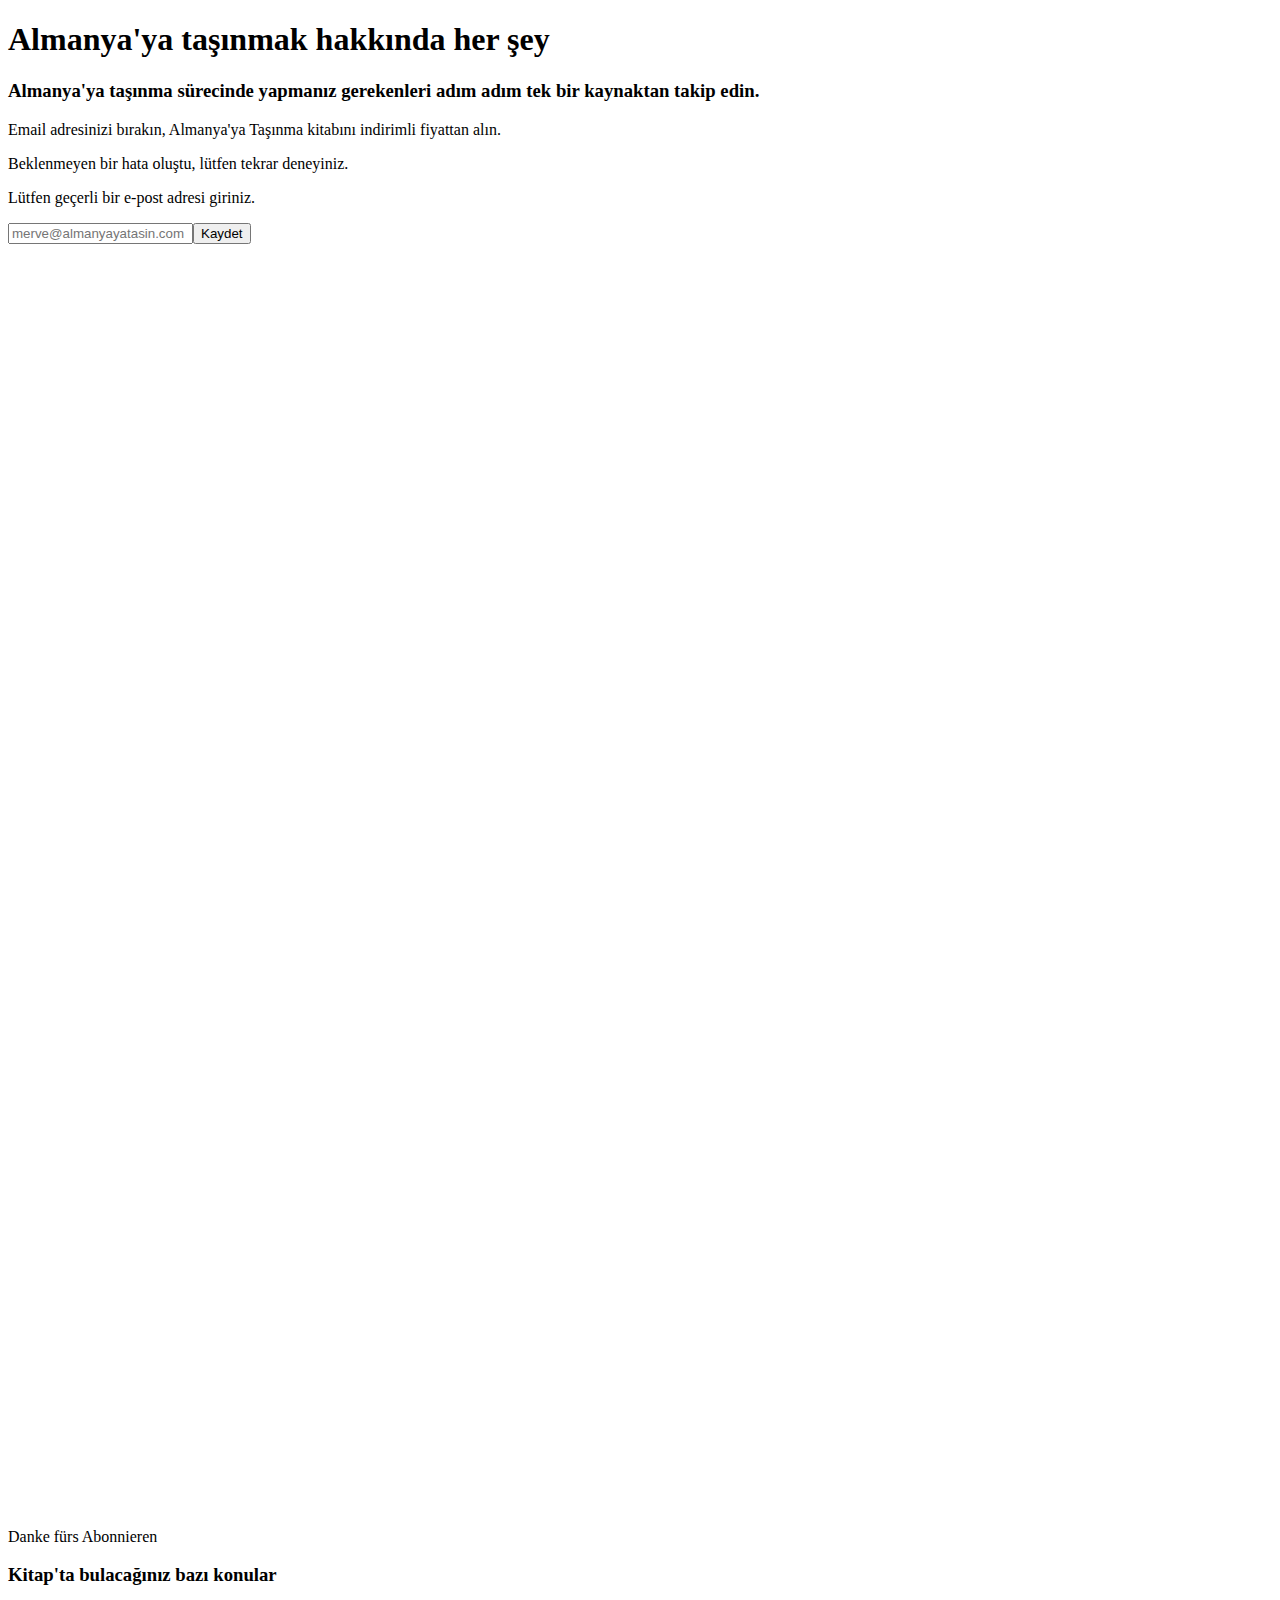
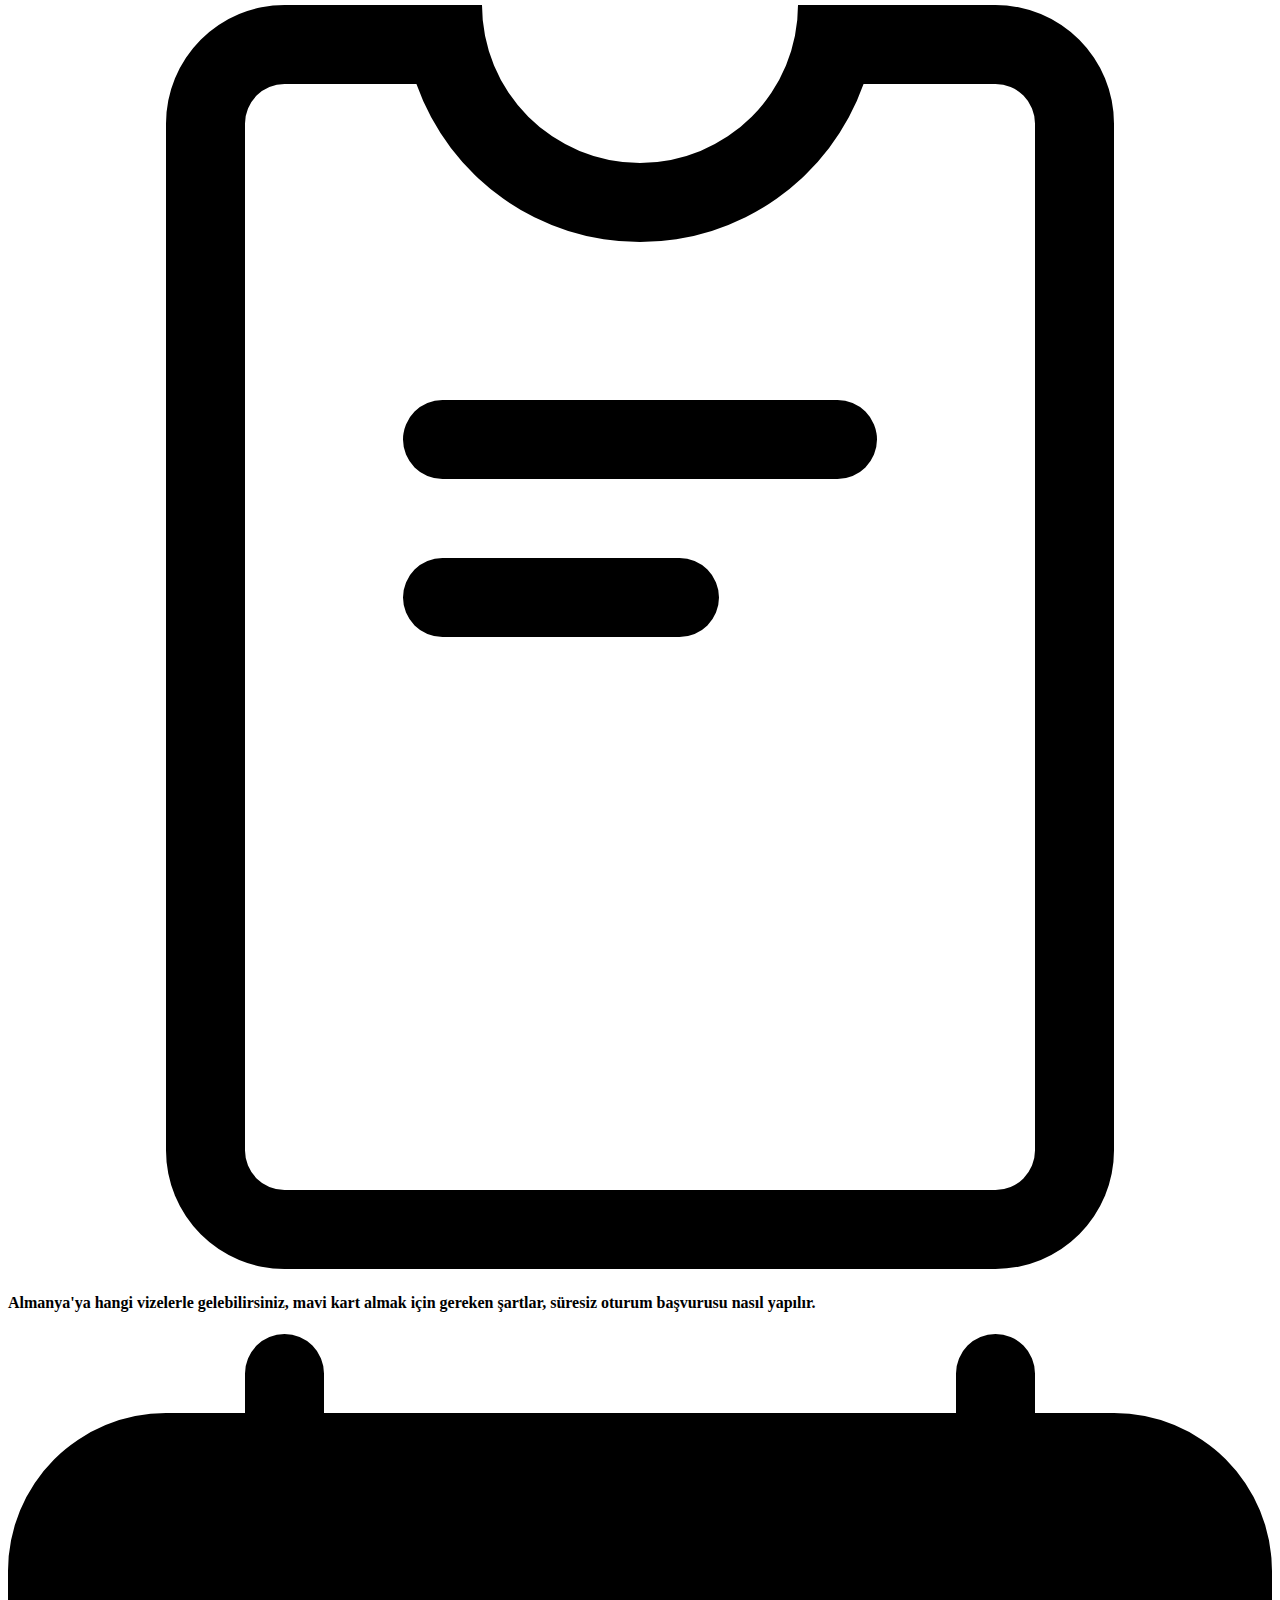
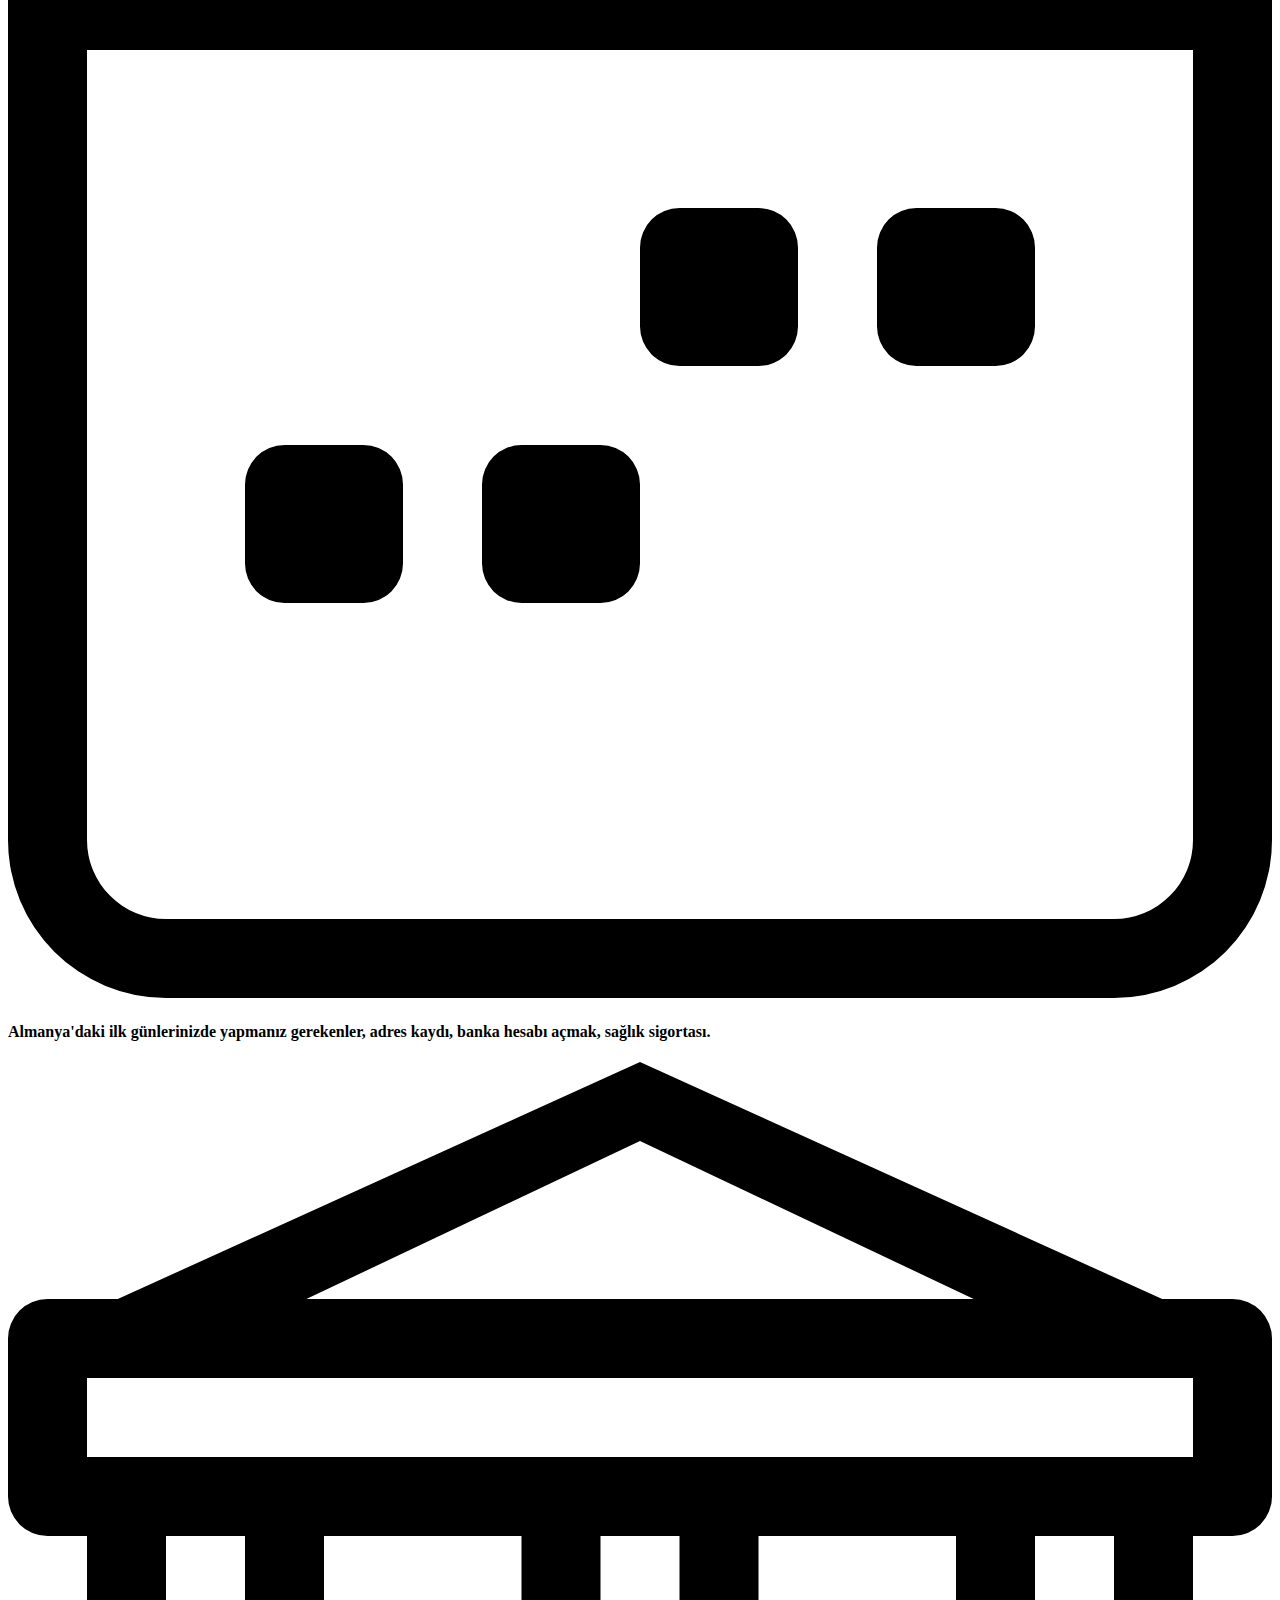
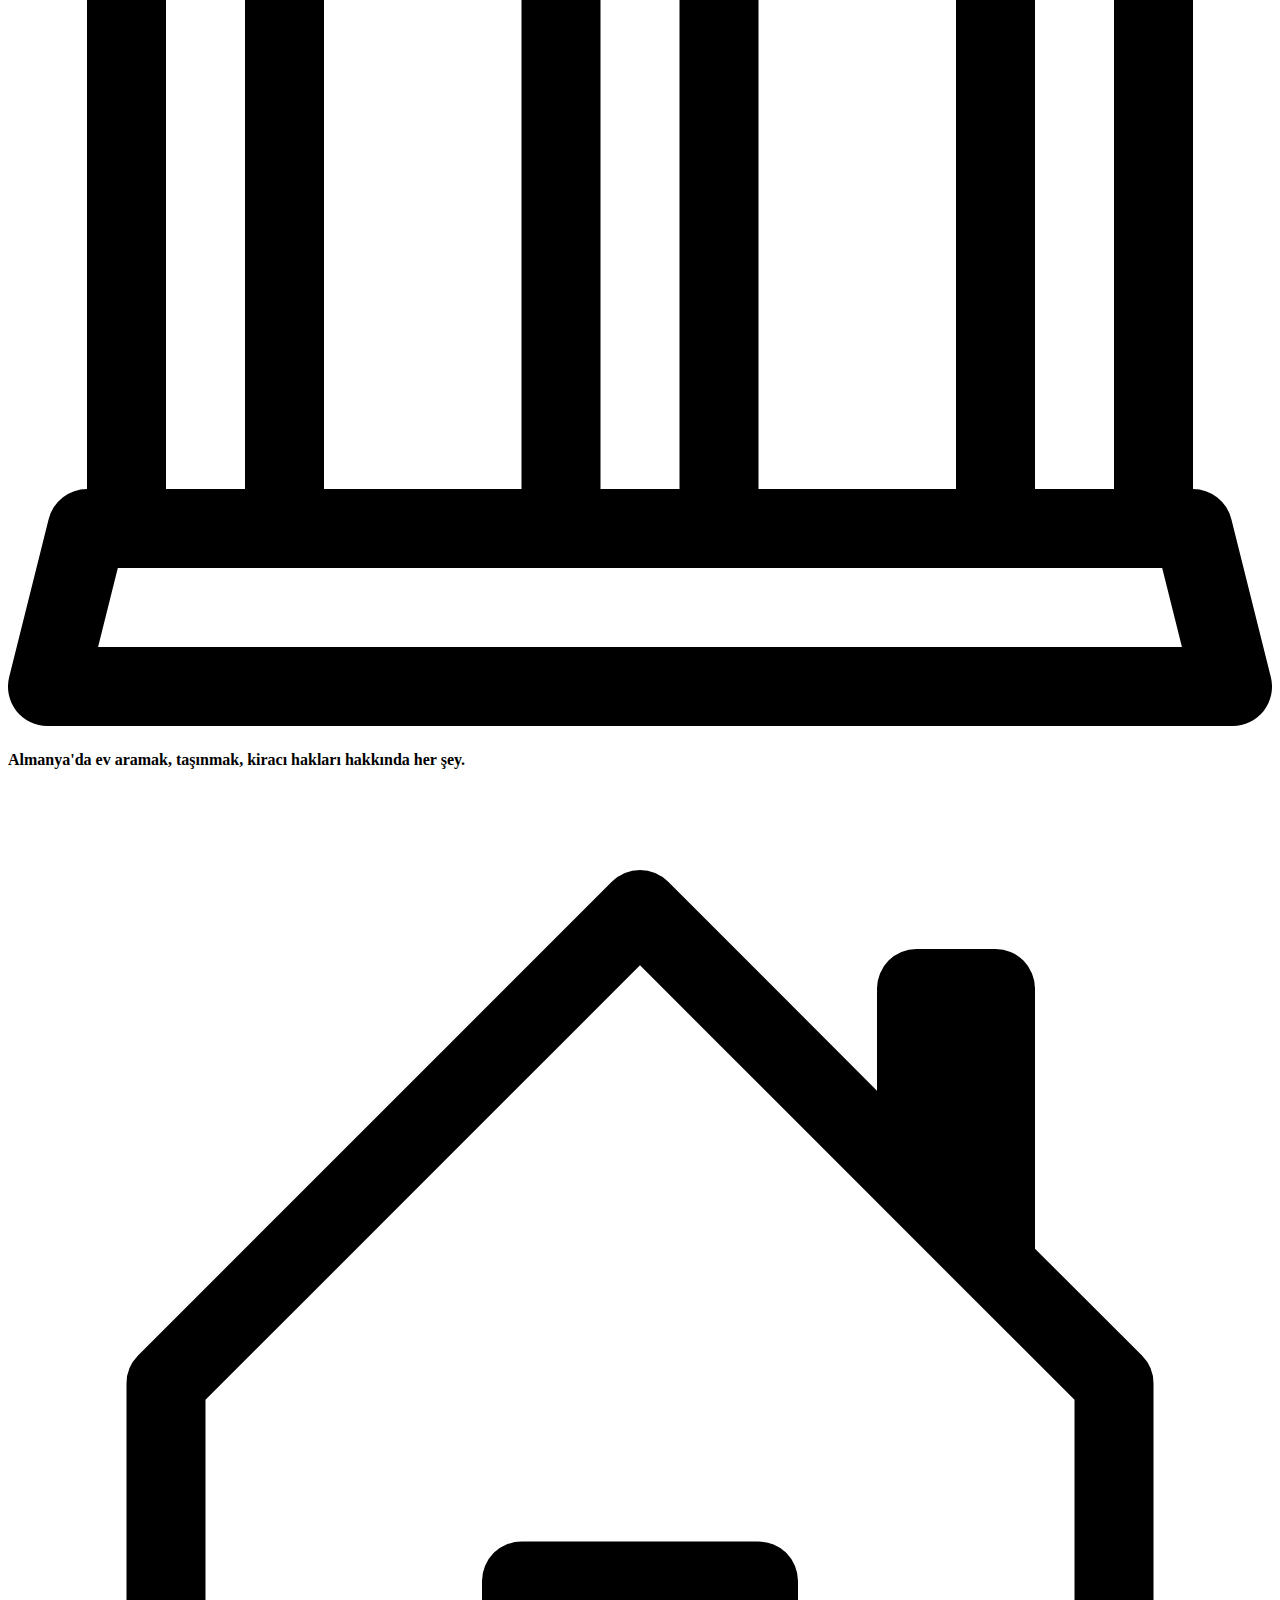
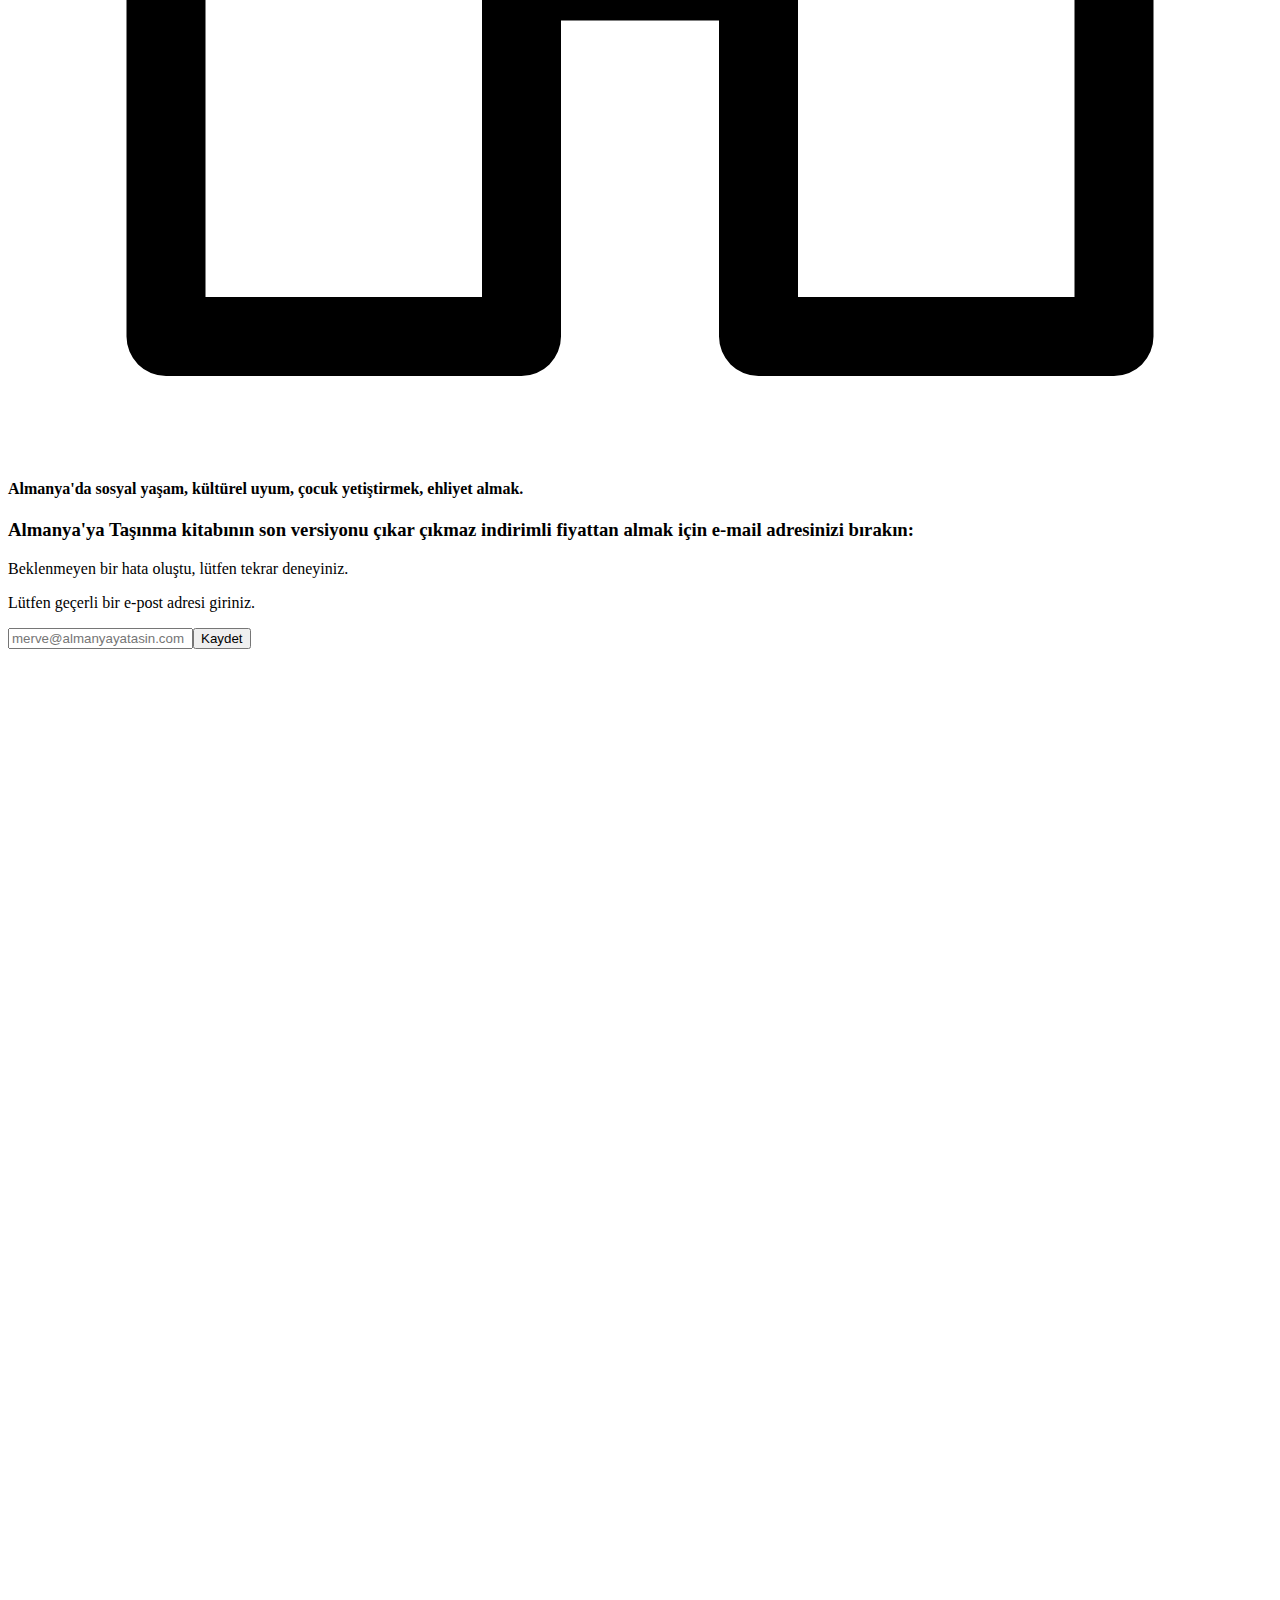
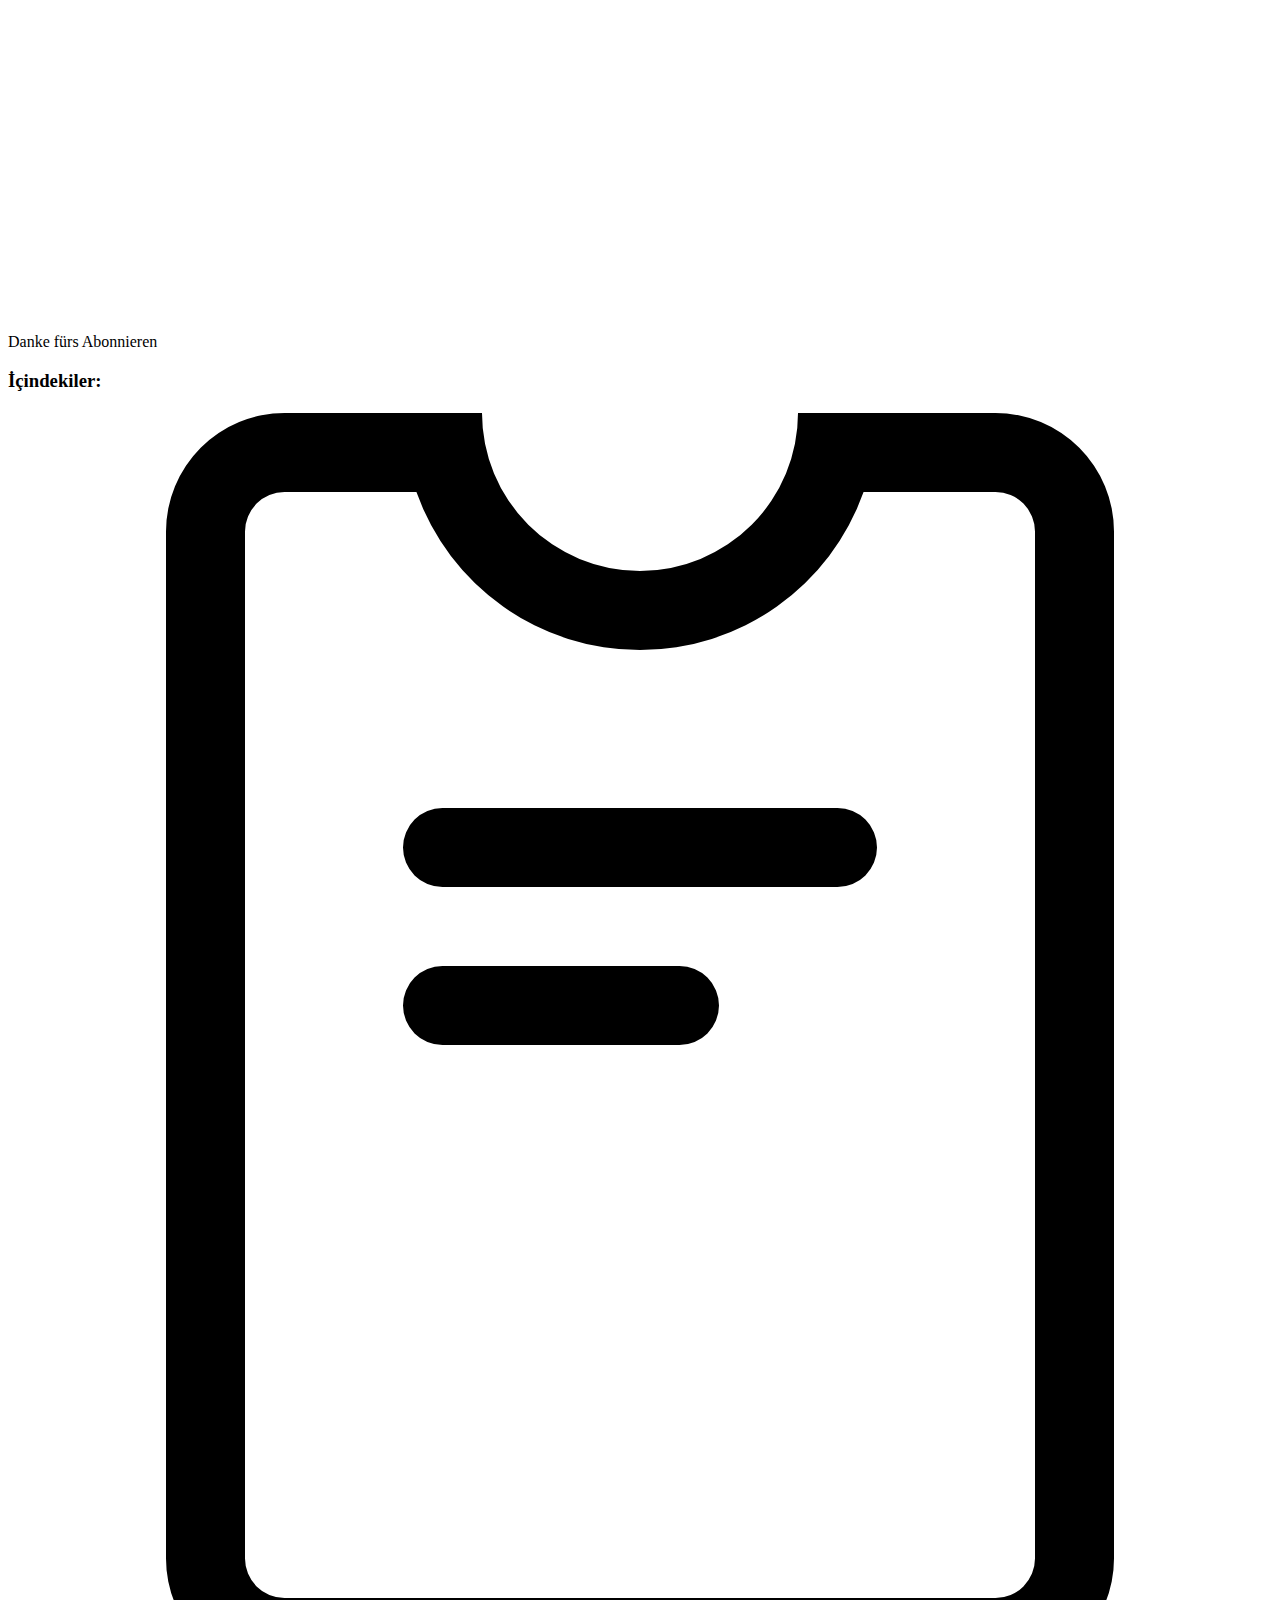
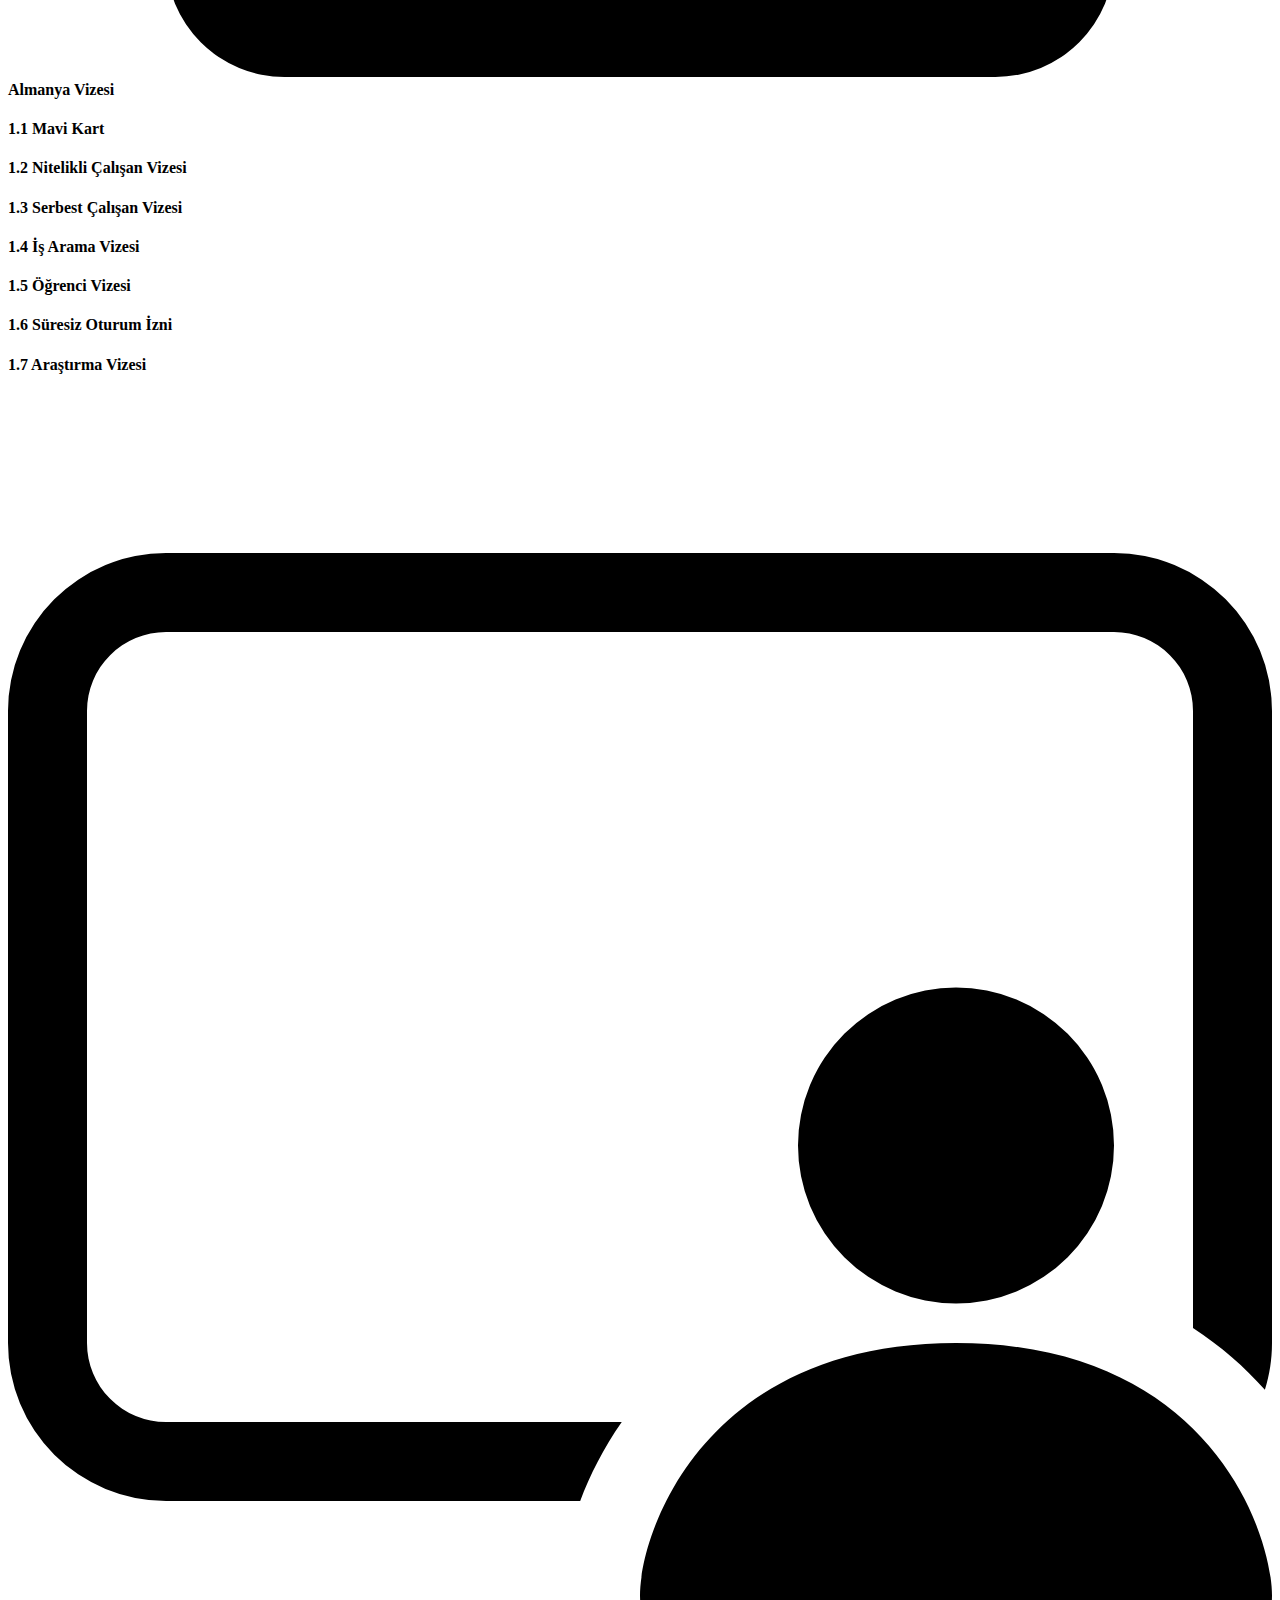
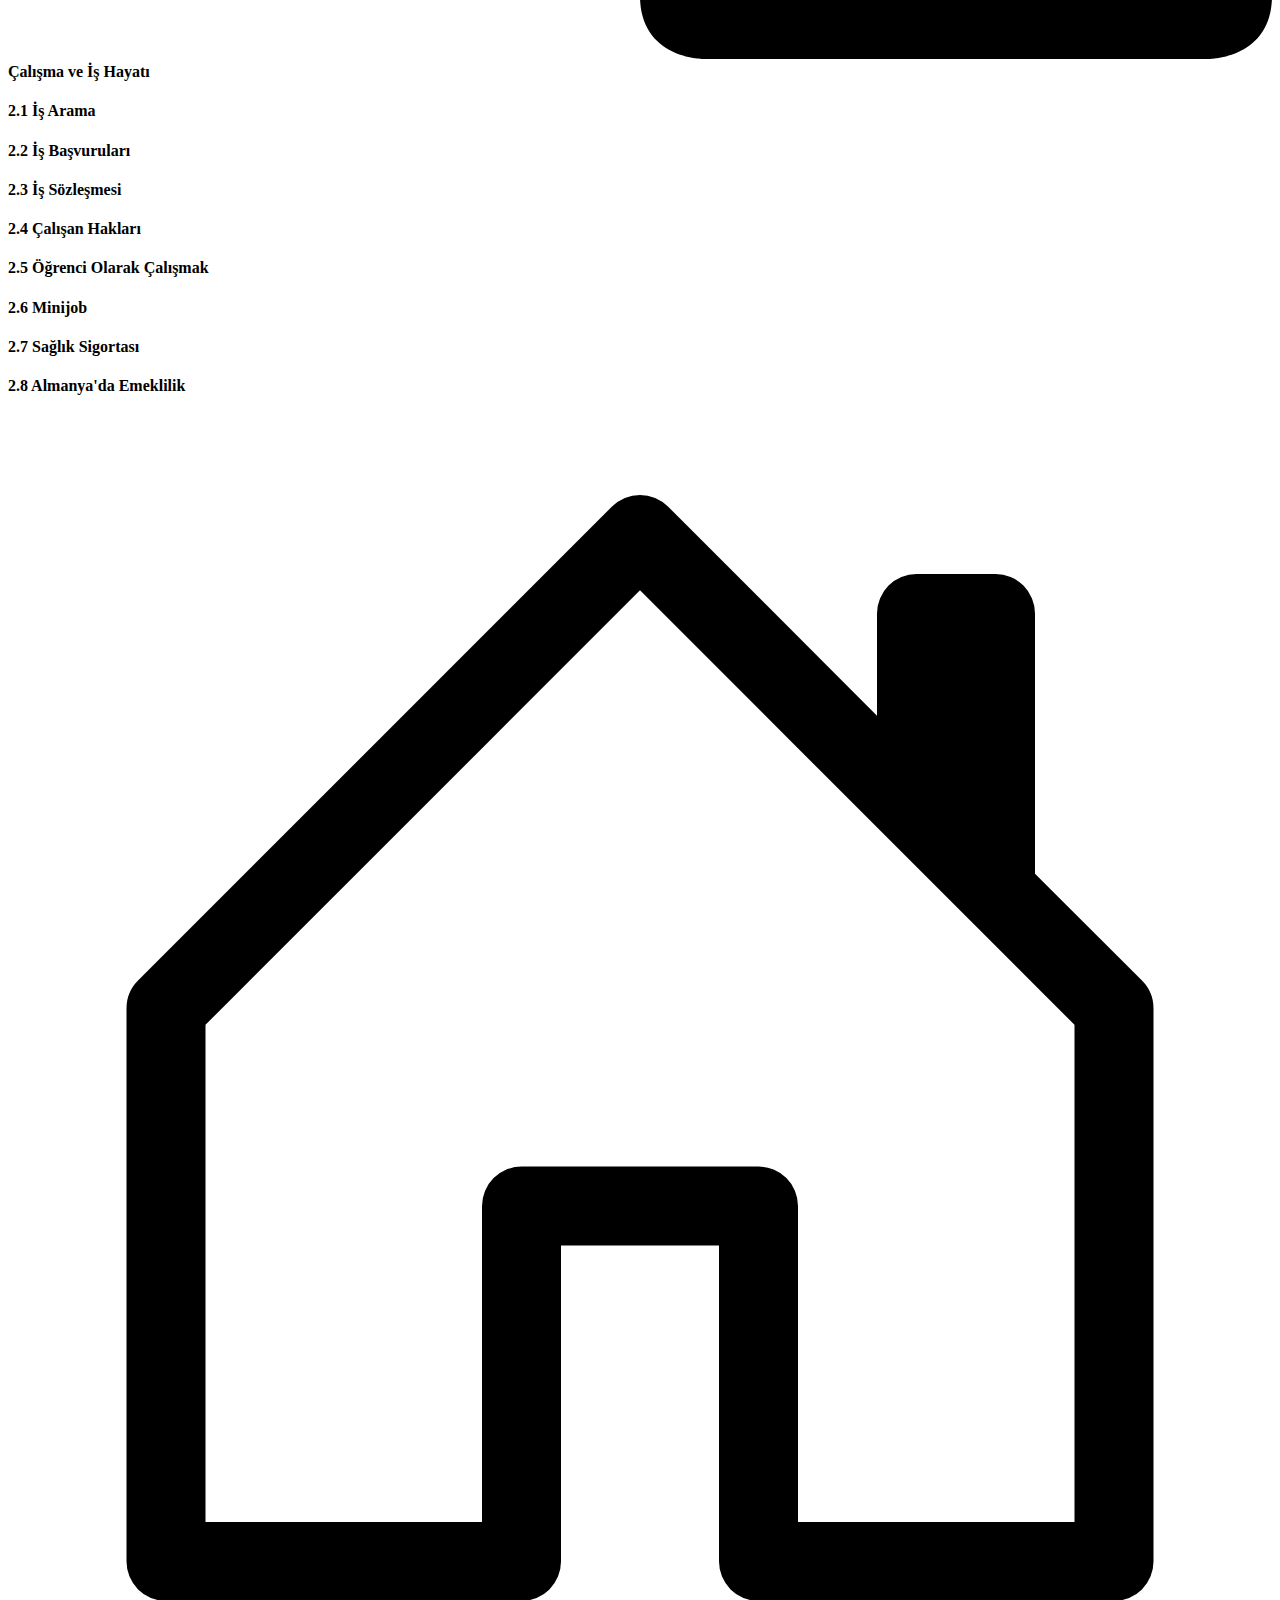
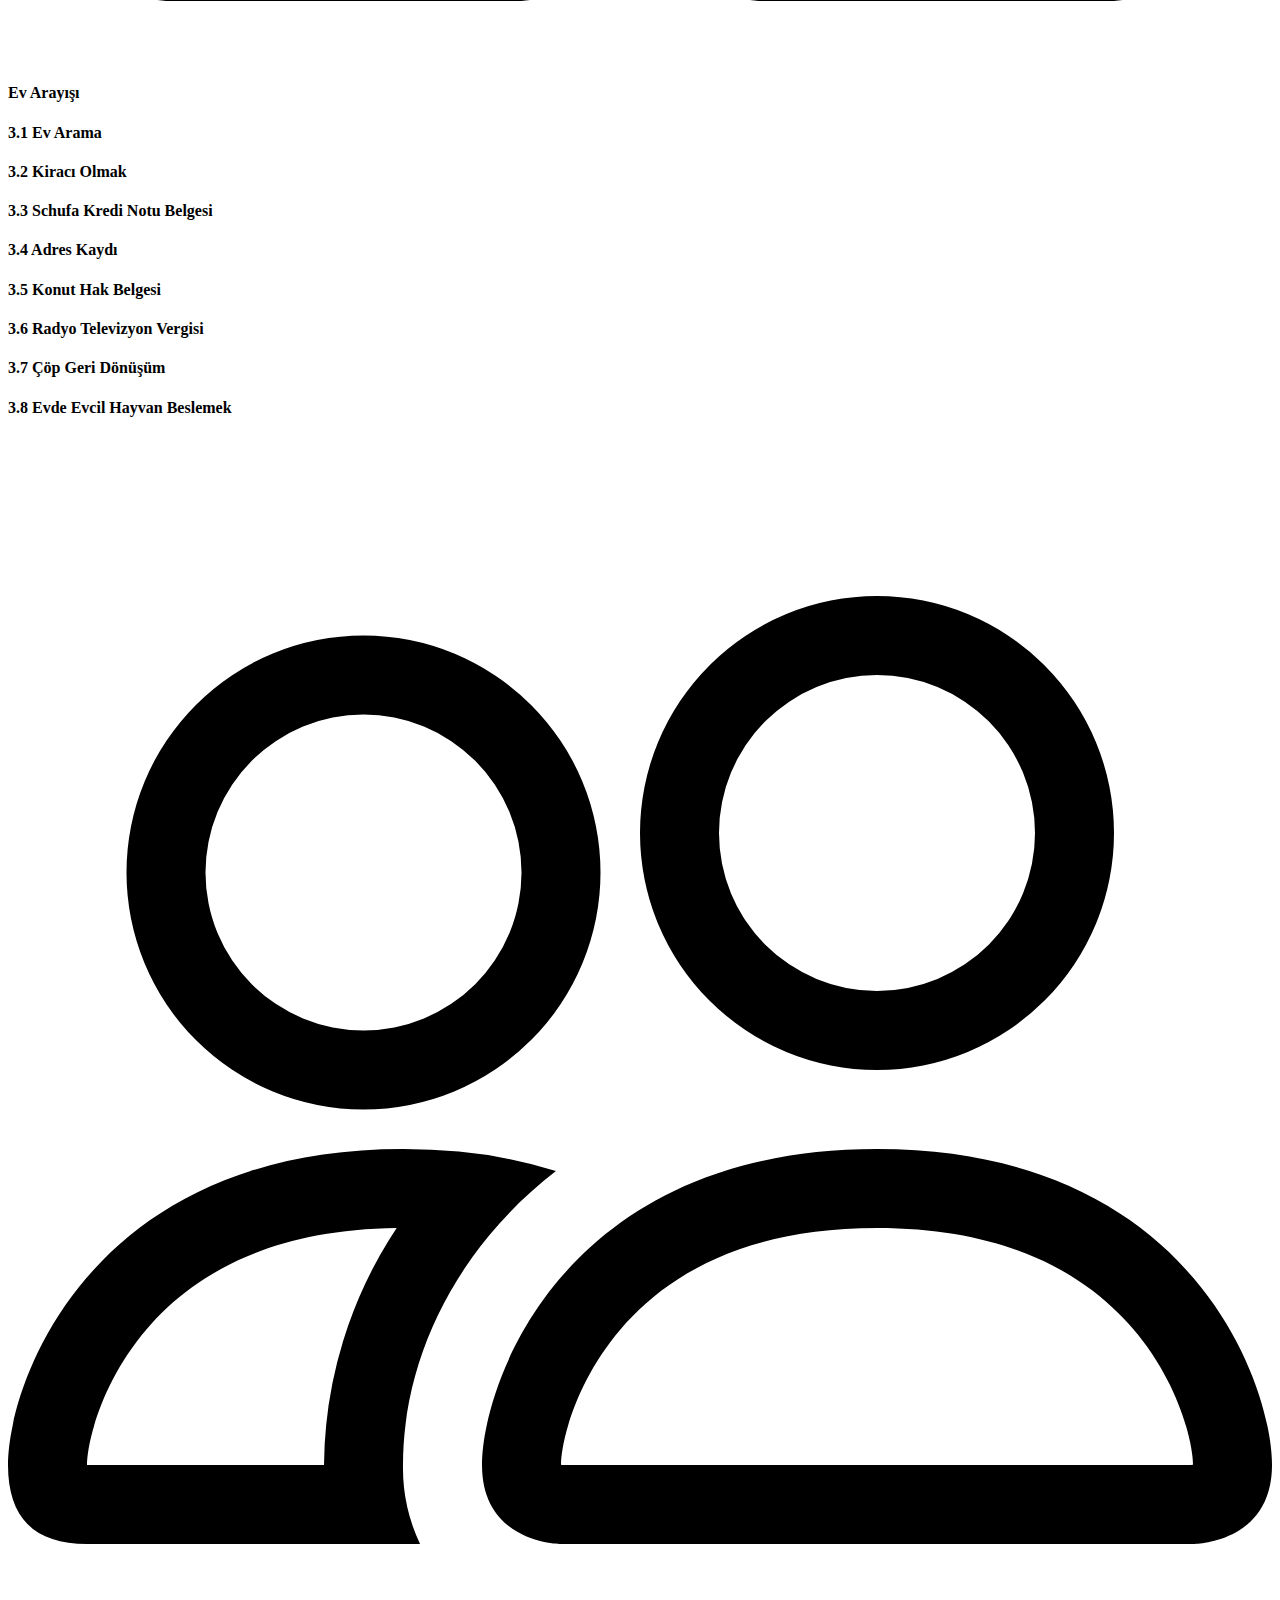
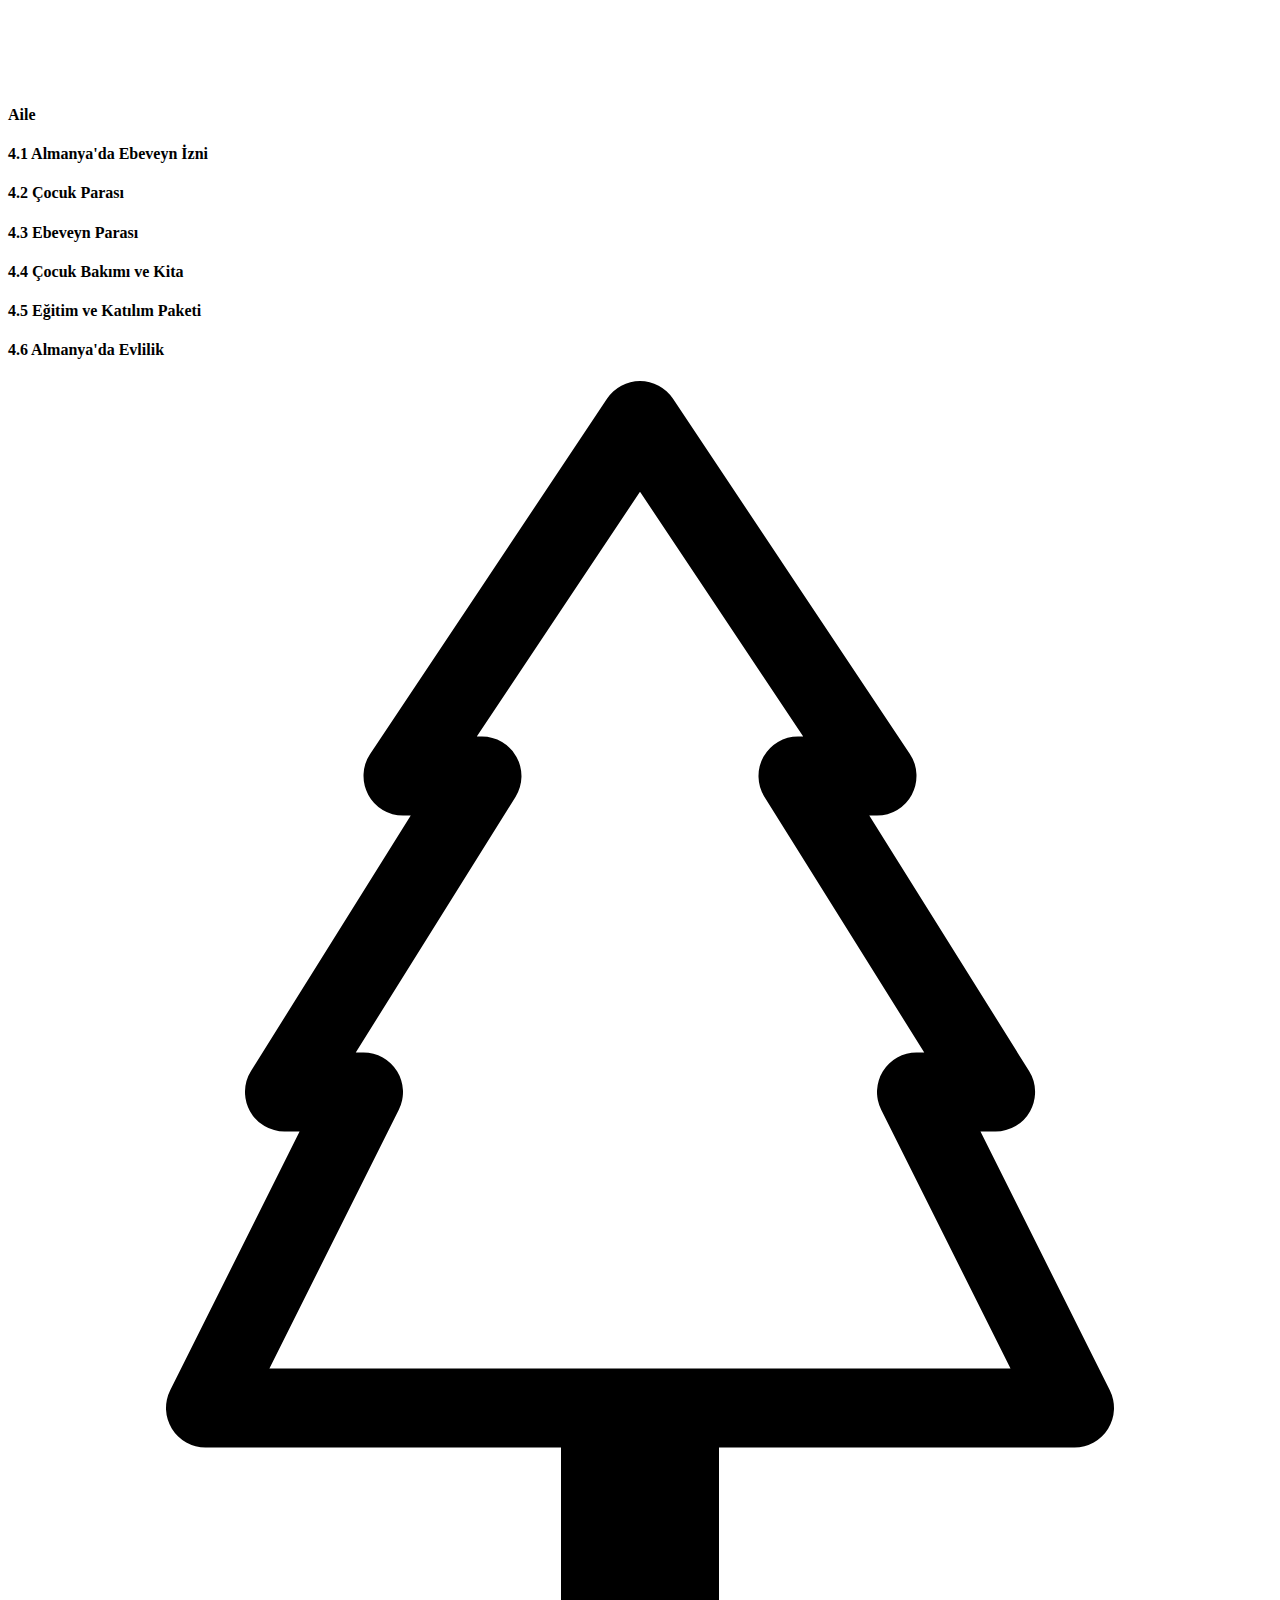
==== commit 586a5777: "Deploy with configurations" ====
--- a/index.html
+++ b/index.html
@@ -1 +1 @@
-<!DOCTYPE html><html><head><meta charSet="utf-8"/><meta name="viewport" content="width=device-width"/><title>Almanya&#x27;ya taşınma hakkında her şey</title><meta name="description" content="Almanya&#x27;ya taşınmak hakkında ihtiyacınız olan tüm detaylar burada."/><link rel="icon" href="/favicon.ico"/><meta name="next-head-count" content="5"/><link rel="preload" href="/_next/static/css/7f6f8cb53d52f9cc.css" as="style"/><link rel="stylesheet" href="/_next/static/css/7f6f8cb53d52f9cc.css" data-n-g=""/><link rel="preload" href="/_next/static/css/4e36414227e86f13.css" as="style"/><link rel="stylesheet" href="/_next/static/css/4e36414227e86f13.css" data-n-p=""/><noscript data-n-css=""></noscript><script defer="" nomodule="" src="/_next/static/chunks/polyfills-c67a75d1b6f99dc8.js"></script><script src="/_next/static/chunks/webpack-7ee66019f7f6d30f.js" defer=""></script><script src="/_next/static/chunks/framework-f99e4e38d5204d9a.js" defer=""></script><script src="/_next/static/chunks/main-e0ddca6ca271803b.js" defer=""></script><script src="/_next/static/chunks/pages/_app-28048de794a605f6.js" defer=""></script><script src="/_next/static/chunks/pages/index-a4a0dc30021d8203.js" defer=""></script><script src="/_next/static/6PUuwirg1rhhViJag9SmZ/_buildManifest.js" defer=""></script><script src="/_next/static/6PUuwirg1rhhViJag9SmZ/_ssgManifest.js" defer=""></script></head><body><div id="__next"><div><main><div class="Home_section__EaDnq"><h1>Almanya&#x27;ya taşınmak hakkında her şey</h1><h3>Almanya&#x27;ya taşınma sürecinde yapmanız gerekenleri adım adım tek bir kaynaktan takip edin.</h3><h7 class="Home_section-small-title__TXQ8W">Email adresinizi bırakın, Almanya&#x27;ya Taşınma kitabını indirimli fiyattan alın.</h7><div class="Home_newsletter-form-on-home-page__0bBZ7 Home_in-page-ns-form__iH2Mz"><div id="form-wrapper" class="Home_in-page-ns-form-wrapper__WFsQH"><p id="ns-error" class="Home_generic-error__tF3pp">Beklenmeyen bir hata oluştu, lütfen tekrar deneyiniz.</p><p id="ns-email-error" class="Home_generic-error__tF3pp">Lütfen geçerli bir e-post adresi giriniz.</p><form id="ns-form"><input id="ns-email-input" class="Home_ns-email__w1iP6" placeholder="merve@almanyayatasin.com" name="EMAIL" type="email"/><button id="ns-signup-btn" type="button" class="Home_ns-sign-up__7IZrJ"><span>Kaydet</span></button></form></div><div id="success-section" class="Home_success-animation__JelGj"><svg class="checkmark" xmlns="http://www.w3.org/2000/svg" viewBox="0 0 52 52"><circle class="Home_checkmark__circle__qmwTA" cx="26" cy="26" r="25" fill="none"></circle><path class="Home_checkmark__check__9fYYQ" fill="none" d="M14.1 27.2l7.1 7.2 16.7-16.8"></path></svg><p class="Home_in-page-ns-form-wrapper-title__y_rck">Danke fürs Abonnieren</p></div></div></div><div class="Home_section-two__EvGBf"><h3>Kitap&#x27;ta bulacağınız bazı konular</h3><div><svg xmlns="http://www.w3.org/2000/svg" class="Home_section-two-icon__OSRTd" fill="currentColor" class="bi bi-pass" viewBox="0 0 16 16"><path d="M5.5 5a.5.5 0 0 0 0 1h5a.5.5 0 0 0 0-1h-5Zm0 2a.5.5 0 0 0 0 1h3a.5.5 0 0 0 0-1h-3Z"></path><path d="M8 2a2 2 0 0 0 2-2h2.5A1.5 1.5 0 0 1 14 1.5v13a1.5 1.5 0 0 1-1.5 1.5h-9A1.5 1.5 0 0 1 2 14.5v-13A1.5 1.5 0 0 1 3.5 0H6a2 2 0 0 0 2 2Zm0 1a3.001 3.001 0 0 1-2.83-2H3.5a.5.5 0 0 0-.5.5v13a.5.5 0 0 0 .5.5h9a.5.5 0 0 0 .5-.5v-13a.5.5 0 0 0-.5-.5h-1.67A3.001 3.001 0 0 1 8 3Z"></path></svg><h4>Almanya&#x27;ya hangi vizelerle gelebilirsiniz, mavi kart almak için gereken şartlar, süresiz oturum başvurusu nasıl yapılır.</h4></div><div><svg xmlns="http://www.w3.org/2000/svg" class="Home_section-two-icon__OSRTd" fill="currentColor" class="bi bi-calendar-week" viewBox="0 0 16 16"><path d="M11 6.5a.5.5 0 0 1 .5-.5h1a.5.5 0 0 1 .5.5v1a.5.5 0 0 1-.5.5h-1a.5.5 0 0 1-.5-.5v-1zm-3 0a.5.5 0 0 1 .5-.5h1a.5.5 0 0 1 .5.5v1a.5.5 0 0 1-.5.5h-1a.5.5 0 0 1-.5-.5v-1zm-5 3a.5.5 0 0 1 .5-.5h1a.5.5 0 0 1 .5.5v1a.5.5 0 0 1-.5.5h-1a.5.5 0 0 1-.5-.5v-1zm3 0a.5.5 0 0 1 .5-.5h1a.5.5 0 0 1 .5.5v1a.5.5 0 0 1-.5.5h-1a.5.5 0 0 1-.5-.5v-1z"></path><path d="M3.5 0a.5.5 0 0 1 .5.5V1h8V.5a.5.5 0 0 1 1 0V1h1a2 2 0 0 1 2 2v11a2 2 0 0 1-2 2H2a2 2 0 0 1-2-2V3a2 2 0 0 1 2-2h1V.5a.5.5 0 0 1 .5-.5zM1 4v10a1 1 0 0 0 1 1h12a1 1 0 0 0 1-1V4H1z"></path></svg><h4>Almanya&#x27;daki ilk günlerinizde yapmanız gerekenler, adres kaydı, banka hesabı açmak, sağlık sigortası.</h4></div><div><svg xmlns="http://www.w3.org/2000/svg" class="Home_section-two-icon__OSRTd" fill="currentColor" class="bi bi-bank" viewBox="0 0 16 16"><path d="m8 0 6.61 3h.89a.5.5 0 0 1 .5.5v2a.5.5 0 0 1-.5.5H15v7a.5.5 0 0 1 .485.38l.5 2a.498.498 0 0 1-.485.62H.5a.498.498 0 0 1-.485-.62l.5-2A.501.501 0 0 1 1 13V6H.5a.5.5 0 0 1-.5-.5v-2A.5.5 0 0 1 .5 3h.89L8 0ZM3.777 3h8.447L8 1 3.777 3ZM2 6v7h1V6H2Zm2 0v7h2.5V6H4Zm3.5 0v7h1V6h-1Zm2 0v7H12V6H9.5ZM13 6v7h1V6h-1Zm2-1V4H1v1h14Zm-.39 9H1.39l-.25 1h13.72l-.25-1Z"></path></svg><h4>Almanya&#x27;da ev aramak, taşınmak, kiracı hakları hakkında her şey.</h4></div><div><svg xmlns="http://www.w3.org/2000/svg" class="Home_section-two-icon__OSRTd" fill="currentColor" class="bi bi-house-door" viewBox="0 0 16 16"><path d="M8.354 1.146a.5.5 0 0 0-.708 0l-6 6A.5.5 0 0 0 1.5 7.5v7a.5.5 0 0 0 .5.5h4.5a.5.5 0 0 0 .5-.5v-4h2v4a.5.5 0 0 0 .5.5H14a.5.5 0 0 0 .5-.5v-7a.5.5 0 0 0-.146-.354L13 5.793V2.5a.5.5 0 0 0-.5-.5h-1a.5.5 0 0 0-.5.5v1.293L8.354 1.146zM2.5 14V7.707l5.5-5.5 5.5 5.5V14H10v-4a.5.5 0 0 0-.5-.5h-3a.5.5 0 0 0-.5.5v4H2.5z"></path></svg><h4>Almanya&#x27;da sosyal yaşam, kültürel uyum, çocuk yetiştirmek, ehliyet almak.</h4></div></div><div class="Home_section-three__R5eEZ"><h3 class="Home_section-small-title__TXQ8W">Almanya&#x27;ya Taşınma kitabının son versiyonu çıkar çıkmaz indirimli fiyattan almak için e-mail adresinizi bırakın:</h3><div class="Home_newsletter-form-on-home-page__0bBZ7 Home_in-page-ns-form__iH2Mz"><div id="form-wrapper" class="Home_in-page-ns-form-wrapper__WFsQH"><p id="ns-error" class="Home_generic-error__tF3pp">Beklenmeyen bir hata oluştu, lütfen tekrar deneyiniz.</p><p id="ns-email-error" class="Home_generic-error__tF3pp">Lütfen geçerli bir e-post adresi giriniz.</p><form id="ns-form"><input id="ns-email-input" class="Home_ns-email__w1iP6" placeholder="merve@almanyayatasin.com" name="EMAIL" type="email"/><button id="ns-signup-btn" type="button" class="Home_ns-sign-up__7IZrJ"><span>Kaydet</span></button></form></div><div id="success-section" class="Home_success-animation__JelGj"><svg class="checkmark" xmlns="http://www.w3.org/2000/svg" viewBox="0 0 52 52"><circle class="Home_checkmark__circle__qmwTA" cx="26" cy="26" r="25" fill="none"></circle><path class="Home_checkmark__check__9fYYQ" fill="none" d="M14.1 27.2l7.1 7.2 16.7-16.8"></path></svg><p class="Home_in-page-ns-form-wrapper-title__y_rck">Danke fürs Abonnieren</p></div></div></div><div class="Home_section-content__lfcTw"><h3>İçindekiler:</h3><h4 class="Home_section-content-chapter__3qLq3"><svg xmlns="http://www.w3.org/2000/svg" class="Home_section-content-chapter-icon__yo2Kj" fill="currentColor" class="bi bi-pass" viewBox="0 0 16 16"><path d="M5.5 5a.5.5 0 0 0 0 1h5a.5.5 0 0 0 0-1h-5Zm0 2a.5.5 0 0 0 0 1h3a.5.5 0 0 0 0-1h-3Z"></path><path d="M8 2a2 2 0 0 0 2-2h2.5A1.5 1.5 0 0 1 14 1.5v13a1.5 1.5 0 0 1-1.5 1.5h-9A1.5 1.5 0 0 1 2 14.5v-13A1.5 1.5 0 0 1 3.5 0H6a2 2 0 0 0 2 2Zm0 1a3.001 3.001 0 0 1-2.83-2H3.5a.5.5 0 0 0-.5.5v13a.5.5 0 0 0 .5.5h9a.5.5 0 0 0 .5-.5v-13a.5.5 0 0 0-.5-.5h-1.67A3.001 3.001 0 0 1 8 3Z"></path></svg>Almanya Vizesi</h4><h4 class="Home_section-content-title__USEN4">1.1 Mavi Kart</h4><h4 class="Home_section-content-title__USEN4">1.2 Nitelikli Çalışan Vizesi</h4><h4 class="Home_section-content-title__USEN4">1.3 Serbest Çalışan Vizesi</h4><h4 class="Home_section-content-title__USEN4">1.4 İş Arama Vizesi</h4><h4 class="Home_section-content-title__USEN4">1.5 Öğrenci Vizesi</h4><h4 class="Home_section-content-title__USEN4">1.6 Süresiz Oturum İzni</h4><h4 class="Home_section-content-title__USEN4">1.7 Araştırma Vizesi</h4><h4 class="Home_section-content-chapter__3qLq3"><svg xmlns="http://www.w3.org/2000/svg" class="Home_section-content-chapter-icon__yo2Kj" fill="currentColor" class="bi bi-person-video3" viewBox="0 0 16 16"><path d="M14 9.5a2 2 0 1 1-4 0 2 2 0 0 1 4 0Zm-6 5.7c0 .8.8.8.8.8h6.4s.8 0 .8-.8-.8-3.2-4-3.2-4 2.4-4 3.2Z"></path><path d="M2 2a2 2 0 0 0-2 2v8a2 2 0 0 0 2 2h5.243c.122-.326.295-.668.526-1H2a1 1 0 0 1-1-1V4a1 1 0 0 1 1-1h12a1 1 0 0 1 1 1v7.81c.353.23.656.496.91.783.059-.187.09-.386.09-.593V4a2 2 0 0 0-2-2H2Z"></path></svg>Çalışma ve İş Hayatı</h4><h4 class="Home_section-content-title__USEN4">2.1 İş Arama</h4><h4 class="Home_section-content-title__USEN4">2.2 İş Başvuruları</h4><h4 class="Home_section-content-title__USEN4">2.3 İş Sözleşmesi</h4><h4 class="Home_section-content-title__USEN4">2.4 Çalışan Hakları</h4><h4 class="Home_section-content-title__USEN4">2.5 Öğrenci Olarak Çalışmak</h4><h4 class="Home_section-content-title__USEN4">2.6 Minijob</h4><h4 class="Home_section-content-title__USEN4">2.7 Sağlık Sigortası</h4><h4 class="Home_section-content-title__USEN4">2.8 Almanya&#x27;da Emeklilik</h4><h4 class="Home_section-content-chapter__3qLq3"><svg xmlns="http://www.w3.org/2000/svg" class="Home_section-content-chapter-icon__yo2Kj" fill="currentColor" class="bi bi-house-door" viewBox="0 0 16 16"><path d="M8.354 1.146a.5.5 0 0 0-.708 0l-6 6A.5.5 0 0 0 1.5 7.5v7a.5.5 0 0 0 .5.5h4.5a.5.5 0 0 0 .5-.5v-4h2v4a.5.5 0 0 0 .5.5H14a.5.5 0 0 0 .5-.5v-7a.5.5 0 0 0-.146-.354L13 5.793V2.5a.5.5 0 0 0-.5-.5h-1a.5.5 0 0 0-.5.5v1.293L8.354 1.146zM2.5 14V7.707l5.5-5.5 5.5 5.5V14H10v-4a.5.5 0 0 0-.5-.5h-3a.5.5 0 0 0-.5.5v4H2.5z"></path></svg>Ev Arayışı</h4><h4 class="Home_section-content-title__USEN4">3.1 Ev Arama</h4><h4 class="Home_section-content-title__USEN4">3.2 Kiracı Olmak</h4><h4 class="Home_section-content-title__USEN4">3.3 Schufa Kredi Notu Belgesi</h4><h4 class="Home_section-content-title__USEN4">3.4 Adres Kaydı</h4><h4 class="Home_section-content-title__USEN4">3.5 Konut Hak Belgesi</h4><h4 class="Home_section-content-title__USEN4">3.6 Radyo Televizyon Vergisi</h4><h4 class="Home_section-content-title__USEN4">3.7 Çöp Geri Dönüşüm</h4><h4 class="Home_section-content-title__USEN4">3.8 Evde Evcil Hayvan Beslemek</h4><h4 class="Home_section-content-chapter__3qLq3"><svg xmlns="http://www.w3.org/2000/svg" class="Home_section-content-chapter-icon__yo2Kj" fill="currentColor" class="bi bi-people" viewBox="0 0 16 16"><path d="M15 14s1 0 1-1-1-4-5-4-5 3-5 4 1 1 1 1h8zm-7.978-1A.261.261 0 0 1 7 12.996c.001-.264.167-1.03.76-1.72C8.312 10.629 9.282 10 11 10c1.717 0 2.687.63 3.24 1.276.593.69.758 1.457.76 1.72l-.008.002a.274.274 0 0 1-.014.002H7.022zM11 7a2 2 0 1 0 0-4 2 2 0 0 0 0 4zm3-2a3 3 0 1 1-6 0 3 3 0 0 1 6 0zM6.936 9.28a5.88 5.88 0 0 0-1.23-.247A7.35 7.35 0 0 0 5 9c-4 0-5 3-5 4 0 .667.333 1 1 1h4.216A2.238 2.238 0 0 1 5 13c0-1.01.377-2.042 1.09-2.904.243-.294.526-.569.846-.816zM4.92 10A5.493 5.493 0 0 0 4 13H1c0-.26.164-1.03.76-1.724.545-.636 1.492-1.256 3.16-1.275zM1.5 5.5a3 3 0 1 1 6 0 3 3 0 0 1-6 0zm3-2a2 2 0 1 0 0 4 2 2 0 0 0 0-4z"></path></svg>Aile</h4><h4 class="Home_section-content-title__USEN4">4.1 Almanya&#x27;da Ebeveyn İzni</h4><h4 class="Home_section-content-title__USEN4">4.2 Çocuk Parası</h4><h4 class="Home_section-content-title__USEN4">4.3 Ebeveyn Parası</h4><h4 class="Home_section-content-title__USEN4">4.4 Çocuk Bakımı ve Kita</h4><h4 class="Home_section-content-title__USEN4">4.5 Eğitim ve Katılım Paketi</h4><h4 class="Home_section-content-title__USEN4">4.6 Almanya&#x27;da Evlilik</h4><h4 class="Home_section-content-chapter__3qLq3"><svg xmlns="http://www.w3.org/2000/svg" class="Home_section-content-chapter-icon__yo2Kj" fill="currentColor" class="bi bi-tree" viewBox="0 0 16 16"><path d="M8.416.223a.5.5 0 0 0-.832 0l-3 4.5A.5.5 0 0 0 5 5.5h.098L3.076 8.735A.5.5 0 0 0 3.5 9.5h.191l-1.638 3.276a.5.5 0 0 0 .447.724H7V16h2v-2.5h4.5a.5.5 0 0 0 .447-.724L12.31 9.5h.191a.5.5 0 0 0 .424-.765L10.902 5.5H11a.5.5 0 0 0 .416-.777l-3-4.5zM6.437 4.758A.5.5 0 0 0 6 4.5h-.066L8 1.401 10.066 4.5H10a.5.5 0 0 0-.424.765L11.598 8.5H11.5a.5.5 0 0 0-.447.724L12.69 12.5H3.309l1.638-3.276A.5.5 0 0 0 4.5 8.5h-.098l2.022-3.235a.5.5 0 0 0 .013-.507z"></path></svg>Almanya&#x27;da Yaşam</h4><h4 class="Home_section-content-title__USEN4">5.1 Alman Kültürü</h4><h4 class="Home_section-content-title__USEN4">5.2 Almanya&#x27;da Sosyalleşmek</h4><h4 class="Home_section-content-title__USEN4">5.3 Temel Kurallar</h4><h4 class="Home_section-content-title__USEN4">5.4 Kültür Farklılıkları</h4><h4 class="Home_section-content-chapter__3qLq3"><svg xmlns="http://www.w3.org/2000/svg" class="Home_section-content-chapter-icon__yo2Kj" fill="currentColor" class="bi bi-wechat" viewBox="0 0 16 16"><path d="M11.176 14.429c-2.665 0-4.826-1.8-4.826-4.018 0-2.22 2.159-4.02 4.824-4.02S16 8.191 16 10.411c0 1.21-.65 2.301-1.666 3.036a.324.324 0 0 0-.12.366l.218.81a.616.616 0 0 1 .029.117.166.166 0 0 1-.162.162.177.177 0 0 1-.092-.03l-1.057-.61a.519.519 0 0 0-.256-.074.509.509 0 0 0-.142.021 5.668 5.668 0 0 1-1.576.22ZM9.064 9.542a.647.647 0 1 0 .557-1 .645.645 0 0 0-.646.647.615.615 0 0 0 .09.353Zm3.232.001a.646.646 0 1 0 .546-1 .645.645 0 0 0-.644.644.627.627 0 0 0 .098.356Z"></path><path d="M0 6.826c0 1.455.781 2.765 2.001 3.656a.385.385 0 0 1 .143.439l-.161.6-.1.373a.499.499 0 0 0-.032.14.192.192 0 0 0 .193.193c.039 0 .077-.01.111-.029l1.268-.733a.622.622 0 0 1 .308-.088c.058 0 .116.009.171.025a6.83 6.83 0 0 0 1.625.26 4.45 4.45 0 0 1-.177-1.251c0-2.936 2.785-5.02 5.824-5.02.05 0 .1 0 .15.002C10.587 3.429 8.392 2 5.796 2 2.596 2 0 4.16 0 6.826Zm4.632-1.555a.77.77 0 1 1-1.54 0 .77.77 0 0 1 1.54 0Zm3.875 0a.77.77 0 1 1-1.54 0 .77.77 0 0 1 1.54 0Z"></path></svg>Dil Öğrenmek</h4><h4 class="Home_section-content-title__USEN4">6.1 Nasıl Almanca Öğrenirim</h4><h4 class="Home_section-content-title__USEN4">6.2 Mesleki Almanca</h4><h4 class="Home_section-content-title__USEN4">6.3 Ana Dil Eğitimi</h4><h4 class="Home_section-content-title__USEN4">6.4 Entegrasyon Kursu</h4></div><footer class="Footer_footer__BH5s_"><section class="Footer_footer-section__MtmJj"><ul class="Footer_footer-list__yOMB_"><li class="Footer_last-order__a7AI_"><span id="yearP"></span></li></ul></section></footer></main></div></div><script id="__NEXT_DATA__" type="application/json">{"props":{"pageProps":{}},"page":"/","query":{},"buildId":"6PUuwirg1rhhViJag9SmZ","nextExport":true,"autoExport":true,"isFallback":false,"scriptLoader":[]}</script></body></html>+<!DOCTYPE html><html><head><meta charSet="utf-8"/><meta name="viewport" content="width=device-width"/><title>Almanya&#x27;ya taşınma hakkında her şey</title><meta name="description" content="Almanya&#x27;ya taşınmak hakkında ihtiyacınız olan tüm detaylar burada."/><link rel="icon" href="/favicon.ico"/><meta name="next-head-count" content="5"/><link rel="preload" href="/umzug/_next/static/css/7f6f8cb53d52f9cc.css" as="style"/><link rel="stylesheet" href="/umzug/_next/static/css/7f6f8cb53d52f9cc.css" data-n-g=""/><link rel="preload" href="/umzug/_next/static/css/5fb520b9944aa7ce.css" as="style"/><link rel="stylesheet" href="/umzug/_next/static/css/5fb520b9944aa7ce.css" data-n-p=""/><noscript data-n-css=""></noscript><script defer="" nomodule="" src="/umzug/_next/static/chunks/polyfills-c67a75d1b6f99dc8.js"></script><script src="/umzug/_next/static/chunks/webpack-3d43cf04bb6da2a0.js" defer=""></script><script src="/umzug/_next/static/chunks/framework-f99e4e38d5204d9a.js" defer=""></script><script src="/umzug/_next/static/chunks/main-1d2230941b37f033.js" defer=""></script><script src="/umzug/_next/static/chunks/pages/_app-28048de794a605f6.js" defer=""></script><script src="/umzug/_next/static/chunks/pages/index-a4a0dc30021d8203.js" defer=""></script><script src="/umzug/_next/static/gcbXpJPIQonSJqu6noJ65/_buildManifest.js" defer=""></script><script src="/umzug/_next/static/gcbXpJPIQonSJqu6noJ65/_ssgManifest.js" defer=""></script></head><body><div id="__next"><div><main><div class="Home_section__EaDnq"><h1>Almanya&#x27;ya taşınmak hakkında her şey</h1><h3>Almanya&#x27;ya taşınma sürecinde yapmanız gerekenleri adım adım tek bir kaynaktan takip edin.</h3><h7 class="Home_section-small-title__TXQ8W">Email adresinizi bırakın, Almanya&#x27;ya Taşınma kitabını indirimli fiyattan alın.</h7><div class="Home_newsletter-form-on-home-page__0bBZ7 Home_in-page-ns-form__iH2Mz"><div id="form-wrapper" class="Home_in-page-ns-form-wrapper__WFsQH"><p id="ns-error" class="Home_generic-error__tF3pp">Beklenmeyen bir hata oluştu, lütfen tekrar deneyiniz.</p><p id="ns-email-error" class="Home_generic-error__tF3pp">Lütfen geçerli bir e-post adresi giriniz.</p><form id="ns-form"><input id="ns-email-input" class="Home_ns-email__w1iP6" placeholder="merve@almanyayatasin.com" name="EMAIL" type="email"/><button id="ns-signup-btn" type="button" class="Home_ns-sign-up__7IZrJ"><span>Kaydet</span></button></form></div><div id="success-section" class="Home_success-animation__JelGj"><svg class="checkmark" xmlns="http://www.w3.org/2000/svg" viewBox="0 0 52 52"><circle class="Home_checkmark__circle__qmwTA" cx="26" cy="26" r="25" fill="none"></circle><path class="Home_checkmark__check__9fYYQ" fill="none" d="M14.1 27.2l7.1 7.2 16.7-16.8"></path></svg><p class="Home_in-page-ns-form-wrapper-title__y_rck">Danke fürs Abonnieren</p></div></div></div><div class="Home_section-two__EvGBf"><h3>Kitap&#x27;ta bulacağınız bazı konular</h3><div><svg xmlns="http://www.w3.org/2000/svg" class="Home_section-two-icon__OSRTd" fill="currentColor" class="bi bi-pass" viewBox="0 0 16 16"><path d="M5.5 5a.5.5 0 0 0 0 1h5a.5.5 0 0 0 0-1h-5Zm0 2a.5.5 0 0 0 0 1h3a.5.5 0 0 0 0-1h-3Z"></path><path d="M8 2a2 2 0 0 0 2-2h2.5A1.5 1.5 0 0 1 14 1.5v13a1.5 1.5 0 0 1-1.5 1.5h-9A1.5 1.5 0 0 1 2 14.5v-13A1.5 1.5 0 0 1 3.5 0H6a2 2 0 0 0 2 2Zm0 1a3.001 3.001 0 0 1-2.83-2H3.5a.5.5 0 0 0-.5.5v13a.5.5 0 0 0 .5.5h9a.5.5 0 0 0 .5-.5v-13a.5.5 0 0 0-.5-.5h-1.67A3.001 3.001 0 0 1 8 3Z"></path></svg><h4>Almanya&#x27;ya hangi vizelerle gelebilirsiniz, mavi kart almak için gereken şartlar, süresiz oturum başvurusu nasıl yapılır.</h4></div><div><svg xmlns="http://www.w3.org/2000/svg" class="Home_section-two-icon__OSRTd" fill="currentColor" class="bi bi-calendar-week" viewBox="0 0 16 16"><path d="M11 6.5a.5.5 0 0 1 .5-.5h1a.5.5 0 0 1 .5.5v1a.5.5 0 0 1-.5.5h-1a.5.5 0 0 1-.5-.5v-1zm-3 0a.5.5 0 0 1 .5-.5h1a.5.5 0 0 1 .5.5v1a.5.5 0 0 1-.5.5h-1a.5.5 0 0 1-.5-.5v-1zm-5 3a.5.5 0 0 1 .5-.5h1a.5.5 0 0 1 .5.5v1a.5.5 0 0 1-.5.5h-1a.5.5 0 0 1-.5-.5v-1zm3 0a.5.5 0 0 1 .5-.5h1a.5.5 0 0 1 .5.5v1a.5.5 0 0 1-.5.5h-1a.5.5 0 0 1-.5-.5v-1z"></path><path d="M3.5 0a.5.5 0 0 1 .5.5V1h8V.5a.5.5 0 0 1 1 0V1h1a2 2 0 0 1 2 2v11a2 2 0 0 1-2 2H2a2 2 0 0 1-2-2V3a2 2 0 0 1 2-2h1V.5a.5.5 0 0 1 .5-.5zM1 4v10a1 1 0 0 0 1 1h12a1 1 0 0 0 1-1V4H1z"></path></svg><h4>Almanya&#x27;daki ilk günlerinizde yapmanız gerekenler, adres kaydı, banka hesabı açmak, sağlık sigortası.</h4></div><div><svg xmlns="http://www.w3.org/2000/svg" class="Home_section-two-icon__OSRTd" fill="currentColor" class="bi bi-bank" viewBox="0 0 16 16"><path d="m8 0 6.61 3h.89a.5.5 0 0 1 .5.5v2a.5.5 0 0 1-.5.5H15v7a.5.5 0 0 1 .485.38l.5 2a.498.498 0 0 1-.485.62H.5a.498.498 0 0 1-.485-.62l.5-2A.501.501 0 0 1 1 13V6H.5a.5.5 0 0 1-.5-.5v-2A.5.5 0 0 1 .5 3h.89L8 0ZM3.777 3h8.447L8 1 3.777 3ZM2 6v7h1V6H2Zm2 0v7h2.5V6H4Zm3.5 0v7h1V6h-1Zm2 0v7H12V6H9.5ZM13 6v7h1V6h-1Zm2-1V4H1v1h14Zm-.39 9H1.39l-.25 1h13.72l-.25-1Z"></path></svg><h4>Almanya&#x27;da ev aramak, taşınmak, kiracı hakları hakkında her şey.</h4></div><div><svg xmlns="http://www.w3.org/2000/svg" class="Home_section-two-icon__OSRTd" fill="currentColor" class="bi bi-house-door" viewBox="0 0 16 16"><path d="M8.354 1.146a.5.5 0 0 0-.708 0l-6 6A.5.5 0 0 0 1.5 7.5v7a.5.5 0 0 0 .5.5h4.5a.5.5 0 0 0 .5-.5v-4h2v4a.5.5 0 0 0 .5.5H14a.5.5 0 0 0 .5-.5v-7a.5.5 0 0 0-.146-.354L13 5.793V2.5a.5.5 0 0 0-.5-.5h-1a.5.5 0 0 0-.5.5v1.293L8.354 1.146zM2.5 14V7.707l5.5-5.5 5.5 5.5V14H10v-4a.5.5 0 0 0-.5-.5h-3a.5.5 0 0 0-.5.5v4H2.5z"></path></svg><h4>Almanya&#x27;da sosyal yaşam, kültürel uyum, çocuk yetiştirmek, ehliyet almak.</h4></div></div><div class="Home_section-three__R5eEZ"><h3 class="Home_section-small-title__TXQ8W">Almanya&#x27;ya Taşınma kitabının son versiyonu çıkar çıkmaz indirimli fiyattan almak için e-mail adresinizi bırakın:</h3><div class="Home_newsletter-form-on-home-page__0bBZ7 Home_in-page-ns-form__iH2Mz"><div id="form-wrapper" class="Home_in-page-ns-form-wrapper__WFsQH"><p id="ns-error" class="Home_generic-error__tF3pp">Beklenmeyen bir hata oluştu, lütfen tekrar deneyiniz.</p><p id="ns-email-error" class="Home_generic-error__tF3pp">Lütfen geçerli bir e-post adresi giriniz.</p><form id="ns-form"><input id="ns-email-input" class="Home_ns-email__w1iP6" placeholder="merve@almanyayatasin.com" name="EMAIL" type="email"/><button id="ns-signup-btn" type="button" class="Home_ns-sign-up__7IZrJ"><span>Kaydet</span></button></form></div><div id="success-section" class="Home_success-animation__JelGj"><svg class="checkmark" xmlns="http://www.w3.org/2000/svg" viewBox="0 0 52 52"><circle class="Home_checkmark__circle__qmwTA" cx="26" cy="26" r="25" fill="none"></circle><path class="Home_checkmark__check__9fYYQ" fill="none" d="M14.1 27.2l7.1 7.2 16.7-16.8"></path></svg><p class="Home_in-page-ns-form-wrapper-title__y_rck">Danke fürs Abonnieren</p></div></div></div><div class="Home_section-content__lfcTw"><h3>İçindekiler:</h3><h4 class="Home_section-content-chapter__3qLq3"><svg xmlns="http://www.w3.org/2000/svg" class="Home_section-content-chapter-icon__yo2Kj" fill="currentColor" class="bi bi-pass" viewBox="0 0 16 16"><path d="M5.5 5a.5.5 0 0 0 0 1h5a.5.5 0 0 0 0-1h-5Zm0 2a.5.5 0 0 0 0 1h3a.5.5 0 0 0 0-1h-3Z"></path><path d="M8 2a2 2 0 0 0 2-2h2.5A1.5 1.5 0 0 1 14 1.5v13a1.5 1.5 0 0 1-1.5 1.5h-9A1.5 1.5 0 0 1 2 14.5v-13A1.5 1.5 0 0 1 3.5 0H6a2 2 0 0 0 2 2Zm0 1a3.001 3.001 0 0 1-2.83-2H3.5a.5.5 0 0 0-.5.5v13a.5.5 0 0 0 .5.5h9a.5.5 0 0 0 .5-.5v-13a.5.5 0 0 0-.5-.5h-1.67A3.001 3.001 0 0 1 8 3Z"></path></svg>Almanya Vizesi</h4><h4 class="Home_section-content-title__USEN4">1.1 Mavi Kart</h4><h4 class="Home_section-content-title__USEN4">1.2 Nitelikli Çalışan Vizesi</h4><h4 class="Home_section-content-title__USEN4">1.3 Serbest Çalışan Vizesi</h4><h4 class="Home_section-content-title__USEN4">1.4 İş Arama Vizesi</h4><h4 class="Home_section-content-title__USEN4">1.5 Öğrenci Vizesi</h4><h4 class="Home_section-content-title__USEN4">1.6 Süresiz Oturum İzni</h4><h4 class="Home_section-content-title__USEN4">1.7 Araştırma Vizesi</h4><h4 class="Home_section-content-chapter__3qLq3"><svg xmlns="http://www.w3.org/2000/svg" class="Home_section-content-chapter-icon__yo2Kj" fill="currentColor" class="bi bi-person-video3" viewBox="0 0 16 16"><path d="M14 9.5a2 2 0 1 1-4 0 2 2 0 0 1 4 0Zm-6 5.7c0 .8.8.8.8.8h6.4s.8 0 .8-.8-.8-3.2-4-3.2-4 2.4-4 3.2Z"></path><path d="M2 2a2 2 0 0 0-2 2v8a2 2 0 0 0 2 2h5.243c.122-.326.295-.668.526-1H2a1 1 0 0 1-1-1V4a1 1 0 0 1 1-1h12a1 1 0 0 1 1 1v7.81c.353.23.656.496.91.783.059-.187.09-.386.09-.593V4a2 2 0 0 0-2-2H2Z"></path></svg>Çalışma ve İş Hayatı</h4><h4 class="Home_section-content-title__USEN4">2.1 İş Arama</h4><h4 class="Home_section-content-title__USEN4">2.2 İş Başvuruları</h4><h4 class="Home_section-content-title__USEN4">2.3 İş Sözleşmesi</h4><h4 class="Home_section-content-title__USEN4">2.4 Çalışan Hakları</h4><h4 class="Home_section-content-title__USEN4">2.5 Öğrenci Olarak Çalışmak</h4><h4 class="Home_section-content-title__USEN4">2.6 Minijob</h4><h4 class="Home_section-content-title__USEN4">2.7 Sağlık Sigortası</h4><h4 class="Home_section-content-title__USEN4">2.8 Almanya&#x27;da Emeklilik</h4><h4 class="Home_section-content-chapter__3qLq3"><svg xmlns="http://www.w3.org/2000/svg" class="Home_section-content-chapter-icon__yo2Kj" fill="currentColor" class="bi bi-house-door" viewBox="0 0 16 16"><path d="M8.354 1.146a.5.5 0 0 0-.708 0l-6 6A.5.5 0 0 0 1.5 7.5v7a.5.5 0 0 0 .5.5h4.5a.5.5 0 0 0 .5-.5v-4h2v4a.5.5 0 0 0 .5.5H14a.5.5 0 0 0 .5-.5v-7a.5.5 0 0 0-.146-.354L13 5.793V2.5a.5.5 0 0 0-.5-.5h-1a.5.5 0 0 0-.5.5v1.293L8.354 1.146zM2.5 14V7.707l5.5-5.5 5.5 5.5V14H10v-4a.5.5 0 0 0-.5-.5h-3a.5.5 0 0 0-.5.5v4H2.5z"></path></svg>Ev Arayışı</h4><h4 class="Home_section-content-title__USEN4">3.1 Ev Arama</h4><h4 class="Home_section-content-title__USEN4">3.2 Kiracı Olmak</h4><h4 class="Home_section-content-title__USEN4">3.3 Schufa Kredi Notu Belgesi</h4><h4 class="Home_section-content-title__USEN4">3.4 Adres Kaydı</h4><h4 class="Home_section-content-title__USEN4">3.5 Konut Hak Belgesi</h4><h4 class="Home_section-content-title__USEN4">3.6 Radyo Televizyon Vergisi</h4><h4 class="Home_section-content-title__USEN4">3.7 Çöp Geri Dönüşüm</h4><h4 class="Home_section-content-title__USEN4">3.8 Evde Evcil Hayvan Beslemek</h4><h4 class="Home_section-content-chapter__3qLq3"><svg xmlns="http://www.w3.org/2000/svg" class="Home_section-content-chapter-icon__yo2Kj" fill="currentColor" class="bi bi-people" viewBox="0 0 16 16"><path d="M15 14s1 0 1-1-1-4-5-4-5 3-5 4 1 1 1 1h8zm-7.978-1A.261.261 0 0 1 7 12.996c.001-.264.167-1.03.76-1.72C8.312 10.629 9.282 10 11 10c1.717 0 2.687.63 3.24 1.276.593.69.758 1.457.76 1.72l-.008.002a.274.274 0 0 1-.014.002H7.022zM11 7a2 2 0 1 0 0-4 2 2 0 0 0 0 4zm3-2a3 3 0 1 1-6 0 3 3 0 0 1 6 0zM6.936 9.28a5.88 5.88 0 0 0-1.23-.247A7.35 7.35 0 0 0 5 9c-4 0-5 3-5 4 0 .667.333 1 1 1h4.216A2.238 2.238 0 0 1 5 13c0-1.01.377-2.042 1.09-2.904.243-.294.526-.569.846-.816zM4.92 10A5.493 5.493 0 0 0 4 13H1c0-.26.164-1.03.76-1.724.545-.636 1.492-1.256 3.16-1.275zM1.5 5.5a3 3 0 1 1 6 0 3 3 0 0 1-6 0zm3-2a2 2 0 1 0 0 4 2 2 0 0 0 0-4z"></path></svg>Aile</h4><h4 class="Home_section-content-title__USEN4">4.1 Almanya&#x27;da Ebeveyn İzni</h4><h4 class="Home_section-content-title__USEN4">4.2 Çocuk Parası</h4><h4 class="Home_section-content-title__USEN4">4.3 Ebeveyn Parası</h4><h4 class="Home_section-content-title__USEN4">4.4 Çocuk Bakımı ve Kita</h4><h4 class="Home_section-content-title__USEN4">4.5 Eğitim ve Katılım Paketi</h4><h4 class="Home_section-content-title__USEN4">4.6 Almanya&#x27;da Evlilik</h4><h4 class="Home_section-content-chapter__3qLq3"><svg xmlns="http://www.w3.org/2000/svg" class="Home_section-content-chapter-icon__yo2Kj" fill="currentColor" class="bi bi-tree" viewBox="0 0 16 16"><path d="M8.416.223a.5.5 0 0 0-.832 0l-3 4.5A.5.5 0 0 0 5 5.5h.098L3.076 8.735A.5.5 0 0 0 3.5 9.5h.191l-1.638 3.276a.5.5 0 0 0 .447.724H7V16h2v-2.5h4.5a.5.5 0 0 0 .447-.724L12.31 9.5h.191a.5.5 0 0 0 .424-.765L10.902 5.5H11a.5.5 0 0 0 .416-.777l-3-4.5zM6.437 4.758A.5.5 0 0 0 6 4.5h-.066L8 1.401 10.066 4.5H10a.5.5 0 0 0-.424.765L11.598 8.5H11.5a.5.5 0 0 0-.447.724L12.69 12.5H3.309l1.638-3.276A.5.5 0 0 0 4.5 8.5h-.098l2.022-3.235a.5.5 0 0 0 .013-.507z"></path></svg>Almanya&#x27;da Yaşam</h4><h4 class="Home_section-content-title__USEN4">5.1 Alman Kültürü</h4><h4 class="Home_section-content-title__USEN4">5.2 Almanya&#x27;da Sosyalleşmek</h4><h4 class="Home_section-content-title__USEN4">5.3 Temel Kurallar</h4><h4 class="Home_section-content-title__USEN4">5.4 Kültür Farklılıkları</h4><h4 class="Home_section-content-chapter__3qLq3"><svg xmlns="http://www.w3.org/2000/svg" class="Home_section-content-chapter-icon__yo2Kj" fill="currentColor" class="bi bi-wechat" viewBox="0 0 16 16"><path d="M11.176 14.429c-2.665 0-4.826-1.8-4.826-4.018 0-2.22 2.159-4.02 4.824-4.02S16 8.191 16 10.411c0 1.21-.65 2.301-1.666 3.036a.324.324 0 0 0-.12.366l.218.81a.616.616 0 0 1 .029.117.166.166 0 0 1-.162.162.177.177 0 0 1-.092-.03l-1.057-.61a.519.519 0 0 0-.256-.074.509.509 0 0 0-.142.021 5.668 5.668 0 0 1-1.576.22ZM9.064 9.542a.647.647 0 1 0 .557-1 .645.645 0 0 0-.646.647.615.615 0 0 0 .09.353Zm3.232.001a.646.646 0 1 0 .546-1 .645.645 0 0 0-.644.644.627.627 0 0 0 .098.356Z"></path><path d="M0 6.826c0 1.455.781 2.765 2.001 3.656a.385.385 0 0 1 .143.439l-.161.6-.1.373a.499.499 0 0 0-.032.14.192.192 0 0 0 .193.193c.039 0 .077-.01.111-.029l1.268-.733a.622.622 0 0 1 .308-.088c.058 0 .116.009.171.025a6.83 6.83 0 0 0 1.625.26 4.45 4.45 0 0 1-.177-1.251c0-2.936 2.785-5.02 5.824-5.02.05 0 .1 0 .15.002C10.587 3.429 8.392 2 5.796 2 2.596 2 0 4.16 0 6.826Zm4.632-1.555a.77.77 0 1 1-1.54 0 .77.77 0 0 1 1.54 0Zm3.875 0a.77.77 0 1 1-1.54 0 .77.77 0 0 1 1.54 0Z"></path></svg>Dil Öğrenmek</h4><h4 class="Home_section-content-title__USEN4">6.1 Nasıl Almanca Öğrenirim</h4><h4 class="Home_section-content-title__USEN4">6.2 Mesleki Almanca</h4><h4 class="Home_section-content-title__USEN4">6.3 Ana Dil Eğitimi</h4><h4 class="Home_section-content-title__USEN4">6.4 Entegrasyon Kursu</h4></div><footer class="Footer_footer__BH5s_"><section class="Footer_footer-section__MtmJj"><ul class="Footer_footer-list__yOMB_"><li class="Footer_last-order__a7AI_"><span id="yearP"></span></li></ul></section></footer></main></div></div><script id="__NEXT_DATA__" type="application/json">{"props":{"pageProps":{}},"page":"/","query":{},"buildId":"gcbXpJPIQonSJqu6noJ65","assetPrefix":"/umzug","nextExport":true,"autoExport":true,"isFallback":false,"scriptLoader":[]}</script></body></html>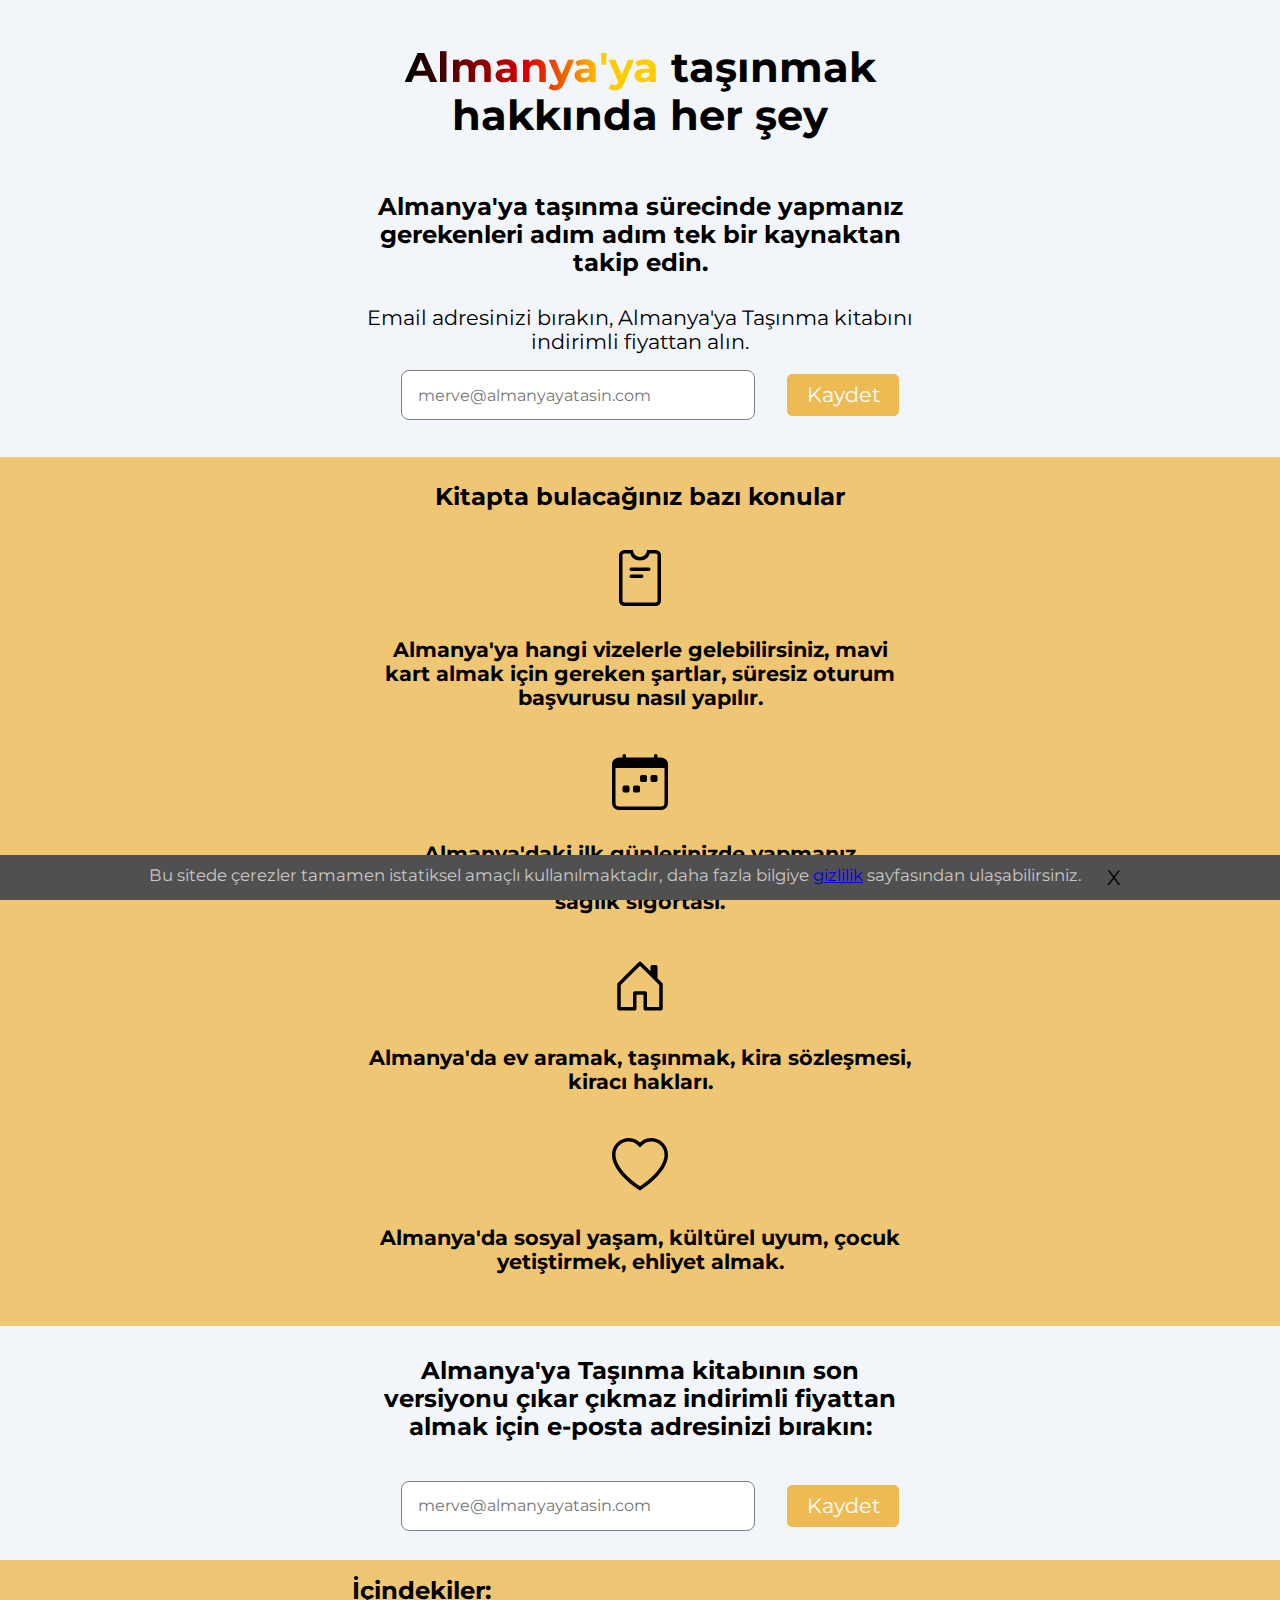
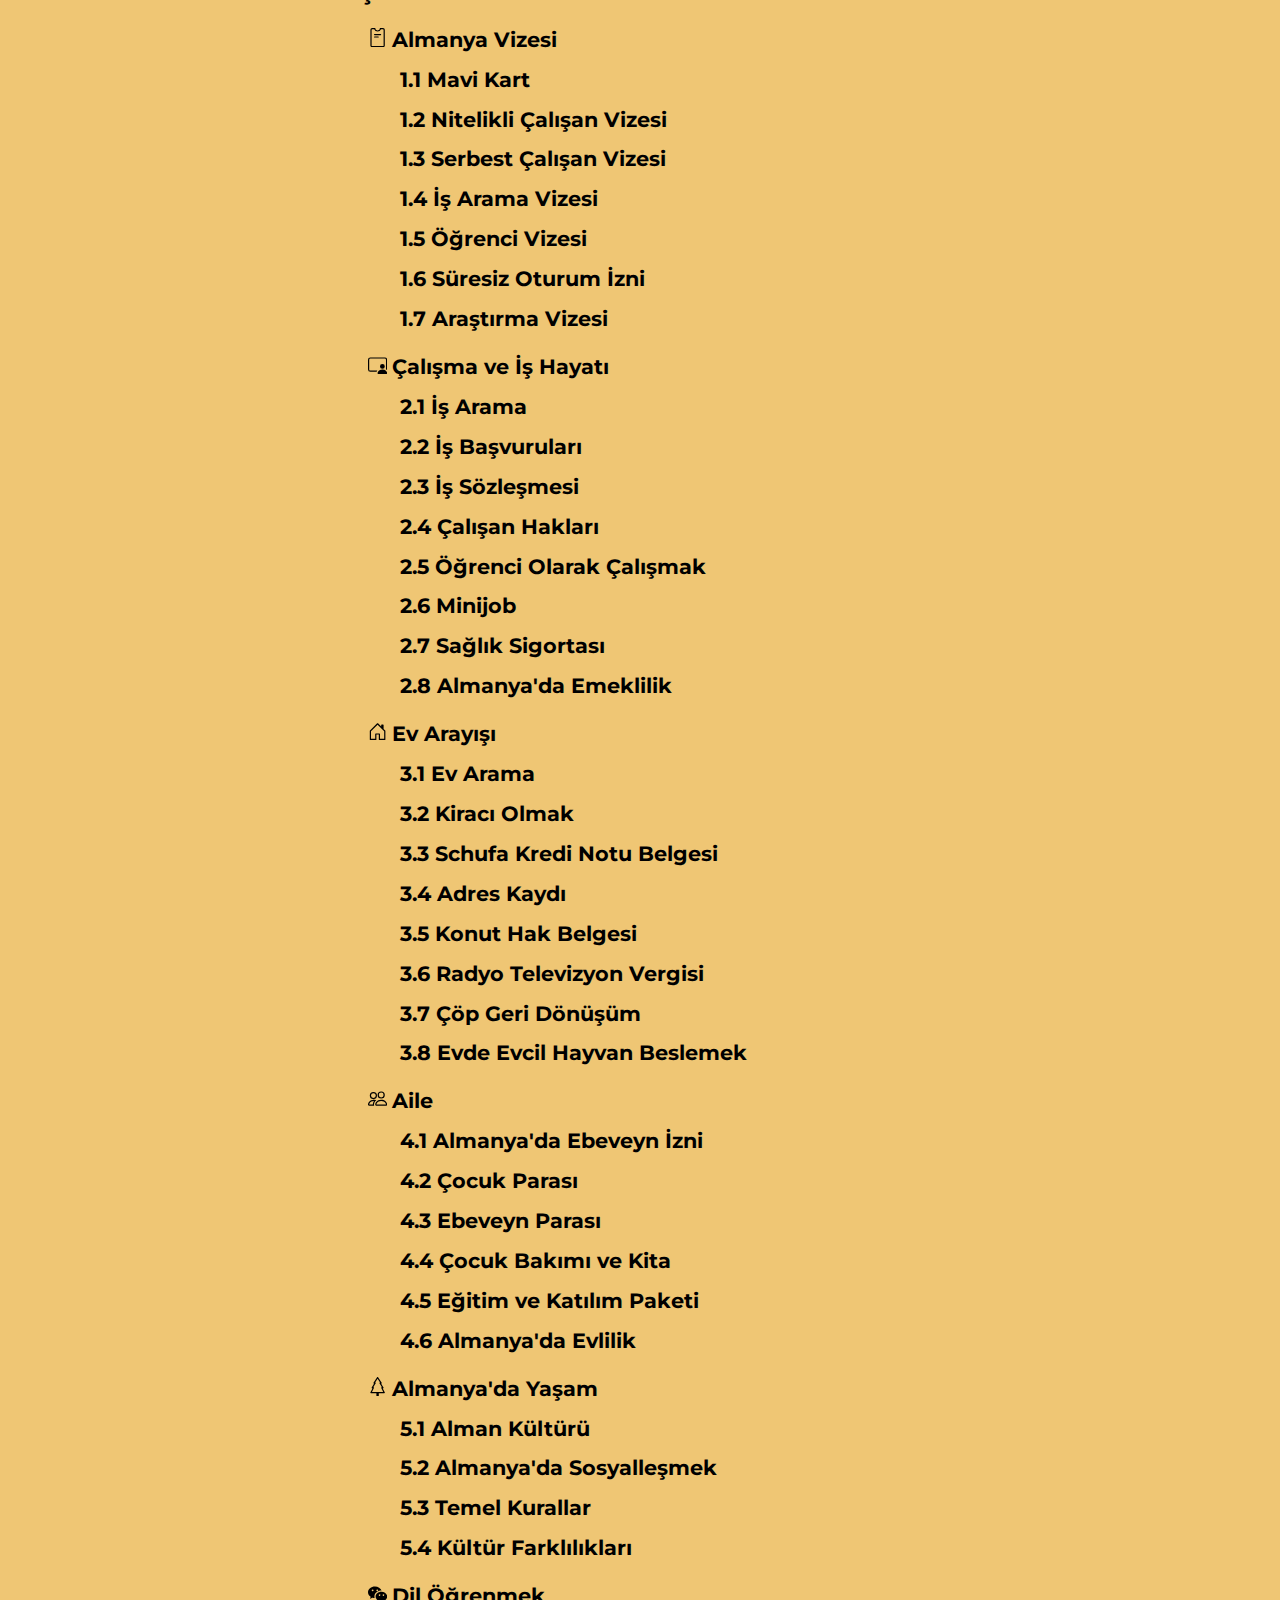
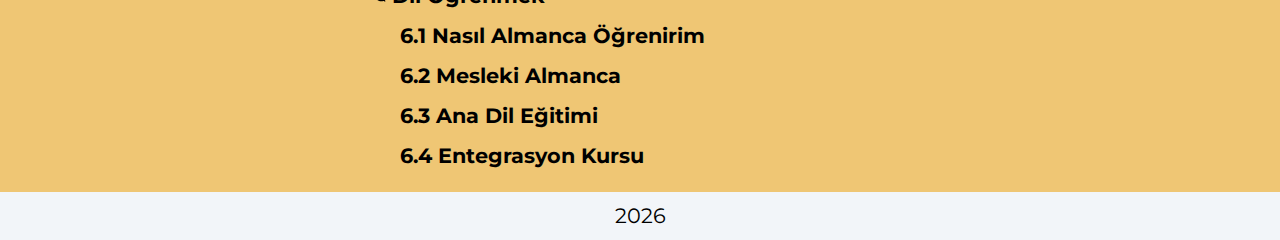
==== commit 92b036ad: "A lot of development" ====
--- a/index.html
+++ b/index.html
@@ -1 +1 @@
-<!DOCTYPE html><html><head><meta charSet="utf-8"/><meta name="viewport" content="width=device-width"/><title>Almanya&#x27;ya taşınma hakkında her şey</title><meta name="description" content="Almanya&#x27;ya taşınmak hakkında ihtiyacınız olan tüm detaylar burada."/><link rel="icon" href="/favicon.ico"/><meta name="next-head-count" content="5"/><link rel="preload" href="/umzug/_next/static/css/7f6f8cb53d52f9cc.css" as="style"/><link rel="stylesheet" href="/umzug/_next/static/css/7f6f8cb53d52f9cc.css" data-n-g=""/><link rel="preload" href="/umzug/_next/static/css/5fb520b9944aa7ce.css" as="style"/><link rel="stylesheet" href="/umzug/_next/static/css/5fb520b9944aa7ce.css" data-n-p=""/><noscript data-n-css=""></noscript><script defer="" nomodule="" src="/umzug/_next/static/chunks/polyfills-c67a75d1b6f99dc8.js"></script><script src="/umzug/_next/static/chunks/webpack-3d43cf04bb6da2a0.js" defer=""></script><script src="/umzug/_next/static/chunks/framework-f99e4e38d5204d9a.js" defer=""></script><script src="/umzug/_next/static/chunks/main-1d2230941b37f033.js" defer=""></script><script src="/umzug/_next/static/chunks/pages/_app-28048de794a605f6.js" defer=""></script><script src="/umzug/_next/static/chunks/pages/index-a4a0dc30021d8203.js" defer=""></script><script src="/umzug/_next/static/gcbXpJPIQonSJqu6noJ65/_buildManifest.js" defer=""></script><script src="/umzug/_next/static/gcbXpJPIQonSJqu6noJ65/_ssgManifest.js" defer=""></script></head><body><div id="__next"><div><main><div class="Home_section__EaDnq"><h1>Almanya&#x27;ya taşınmak hakkında her şey</h1><h3>Almanya&#x27;ya taşınma sürecinde yapmanız gerekenleri adım adım tek bir kaynaktan takip edin.</h3><h7 class="Home_section-small-title__TXQ8W">Email adresinizi bırakın, Almanya&#x27;ya Taşınma kitabını indirimli fiyattan alın.</h7><div class="Home_newsletter-form-on-home-page__0bBZ7 Home_in-page-ns-form__iH2Mz"><div id="form-wrapper" class="Home_in-page-ns-form-wrapper__WFsQH"><p id="ns-error" class="Home_generic-error__tF3pp">Beklenmeyen bir hata oluştu, lütfen tekrar deneyiniz.</p><p id="ns-email-error" class="Home_generic-error__tF3pp">Lütfen geçerli bir e-post adresi giriniz.</p><form id="ns-form"><input id="ns-email-input" class="Home_ns-email__w1iP6" placeholder="merve@almanyayatasin.com" name="EMAIL" type="email"/><button id="ns-signup-btn" type="button" class="Home_ns-sign-up__7IZrJ"><span>Kaydet</span></button></form></div><div id="success-section" class="Home_success-animation__JelGj"><svg class="checkmark" xmlns="http://www.w3.org/2000/svg" viewBox="0 0 52 52"><circle class="Home_checkmark__circle__qmwTA" cx="26" cy="26" r="25" fill="none"></circle><path class="Home_checkmark__check__9fYYQ" fill="none" d="M14.1 27.2l7.1 7.2 16.7-16.8"></path></svg><p class="Home_in-page-ns-form-wrapper-title__y_rck">Danke fürs Abonnieren</p></div></div></div><div class="Home_section-two__EvGBf"><h3>Kitap&#x27;ta bulacağınız bazı konular</h3><div><svg xmlns="http://www.w3.org/2000/svg" class="Home_section-two-icon__OSRTd" fill="currentColor" class="bi bi-pass" viewBox="0 0 16 16"><path d="M5.5 5a.5.5 0 0 0 0 1h5a.5.5 0 0 0 0-1h-5Zm0 2a.5.5 0 0 0 0 1h3a.5.5 0 0 0 0-1h-3Z"></path><path d="M8 2a2 2 0 0 0 2-2h2.5A1.5 1.5 0 0 1 14 1.5v13a1.5 1.5 0 0 1-1.5 1.5h-9A1.5 1.5 0 0 1 2 14.5v-13A1.5 1.5 0 0 1 3.5 0H6a2 2 0 0 0 2 2Zm0 1a3.001 3.001 0 0 1-2.83-2H3.5a.5.5 0 0 0-.5.5v13a.5.5 0 0 0 .5.5h9a.5.5 0 0 0 .5-.5v-13a.5.5 0 0 0-.5-.5h-1.67A3.001 3.001 0 0 1 8 3Z"></path></svg><h4>Almanya&#x27;ya hangi vizelerle gelebilirsiniz, mavi kart almak için gereken şartlar, süresiz oturum başvurusu nasıl yapılır.</h4></div><div><svg xmlns="http://www.w3.org/2000/svg" class="Home_section-two-icon__OSRTd" fill="currentColor" class="bi bi-calendar-week" viewBox="0 0 16 16"><path d="M11 6.5a.5.5 0 0 1 .5-.5h1a.5.5 0 0 1 .5.5v1a.5.5 0 0 1-.5.5h-1a.5.5 0 0 1-.5-.5v-1zm-3 0a.5.5 0 0 1 .5-.5h1a.5.5 0 0 1 .5.5v1a.5.5 0 0 1-.5.5h-1a.5.5 0 0 1-.5-.5v-1zm-5 3a.5.5 0 0 1 .5-.5h1a.5.5 0 0 1 .5.5v1a.5.5 0 0 1-.5.5h-1a.5.5 0 0 1-.5-.5v-1zm3 0a.5.5 0 0 1 .5-.5h1a.5.5 0 0 1 .5.5v1a.5.5 0 0 1-.5.5h-1a.5.5 0 0 1-.5-.5v-1z"></path><path d="M3.5 0a.5.5 0 0 1 .5.5V1h8V.5a.5.5 0 0 1 1 0V1h1a2 2 0 0 1 2 2v11a2 2 0 0 1-2 2H2a2 2 0 0 1-2-2V3a2 2 0 0 1 2-2h1V.5a.5.5 0 0 1 .5-.5zM1 4v10a1 1 0 0 0 1 1h12a1 1 0 0 0 1-1V4H1z"></path></svg><h4>Almanya&#x27;daki ilk günlerinizde yapmanız gerekenler, adres kaydı, banka hesabı açmak, sağlık sigortası.</h4></div><div><svg xmlns="http://www.w3.org/2000/svg" class="Home_section-two-icon__OSRTd" fill="currentColor" class="bi bi-bank" viewBox="0 0 16 16"><path d="m8 0 6.61 3h.89a.5.5 0 0 1 .5.5v2a.5.5 0 0 1-.5.5H15v7a.5.5 0 0 1 .485.38l.5 2a.498.498 0 0 1-.485.62H.5a.498.498 0 0 1-.485-.62l.5-2A.501.501 0 0 1 1 13V6H.5a.5.5 0 0 1-.5-.5v-2A.5.5 0 0 1 .5 3h.89L8 0ZM3.777 3h8.447L8 1 3.777 3ZM2 6v7h1V6H2Zm2 0v7h2.5V6H4Zm3.5 0v7h1V6h-1Zm2 0v7H12V6H9.5ZM13 6v7h1V6h-1Zm2-1V4H1v1h14Zm-.39 9H1.39l-.25 1h13.72l-.25-1Z"></path></svg><h4>Almanya&#x27;da ev aramak, taşınmak, kiracı hakları hakkında her şey.</h4></div><div><svg xmlns="http://www.w3.org/2000/svg" class="Home_section-two-icon__OSRTd" fill="currentColor" class="bi bi-house-door" viewBox="0 0 16 16"><path d="M8.354 1.146a.5.5 0 0 0-.708 0l-6 6A.5.5 0 0 0 1.5 7.5v7a.5.5 0 0 0 .5.5h4.5a.5.5 0 0 0 .5-.5v-4h2v4a.5.5 0 0 0 .5.5H14a.5.5 0 0 0 .5-.5v-7a.5.5 0 0 0-.146-.354L13 5.793V2.5a.5.5 0 0 0-.5-.5h-1a.5.5 0 0 0-.5.5v1.293L8.354 1.146zM2.5 14V7.707l5.5-5.5 5.5 5.5V14H10v-4a.5.5 0 0 0-.5-.5h-3a.5.5 0 0 0-.5.5v4H2.5z"></path></svg><h4>Almanya&#x27;da sosyal yaşam, kültürel uyum, çocuk yetiştirmek, ehliyet almak.</h4></div></div><div class="Home_section-three__R5eEZ"><h3 class="Home_section-small-title__TXQ8W">Almanya&#x27;ya Taşınma kitabının son versiyonu çıkar çıkmaz indirimli fiyattan almak için e-mail adresinizi bırakın:</h3><div class="Home_newsletter-form-on-home-page__0bBZ7 Home_in-page-ns-form__iH2Mz"><div id="form-wrapper" class="Home_in-page-ns-form-wrapper__WFsQH"><p id="ns-error" class="Home_generic-error__tF3pp">Beklenmeyen bir hata oluştu, lütfen tekrar deneyiniz.</p><p id="ns-email-error" class="Home_generic-error__tF3pp">Lütfen geçerli bir e-post adresi giriniz.</p><form id="ns-form"><input id="ns-email-input" class="Home_ns-email__w1iP6" placeholder="merve@almanyayatasin.com" name="EMAIL" type="email"/><button id="ns-signup-btn" type="button" class="Home_ns-sign-up__7IZrJ"><span>Kaydet</span></button></form></div><div id="success-section" class="Home_success-animation__JelGj"><svg class="checkmark" xmlns="http://www.w3.org/2000/svg" viewBox="0 0 52 52"><circle class="Home_checkmark__circle__qmwTA" cx="26" cy="26" r="25" fill="none"></circle><path class="Home_checkmark__check__9fYYQ" fill="none" d="M14.1 27.2l7.1 7.2 16.7-16.8"></path></svg><p class="Home_in-page-ns-form-wrapper-title__y_rck">Danke fürs Abonnieren</p></div></div></div><div class="Home_section-content__lfcTw"><h3>İçindekiler:</h3><h4 class="Home_section-content-chapter__3qLq3"><svg xmlns="http://www.w3.org/2000/svg" class="Home_section-content-chapter-icon__yo2Kj" fill="currentColor" class="bi bi-pass" viewBox="0 0 16 16"><path d="M5.5 5a.5.5 0 0 0 0 1h5a.5.5 0 0 0 0-1h-5Zm0 2a.5.5 0 0 0 0 1h3a.5.5 0 0 0 0-1h-3Z"></path><path d="M8 2a2 2 0 0 0 2-2h2.5A1.5 1.5 0 0 1 14 1.5v13a1.5 1.5 0 0 1-1.5 1.5h-9A1.5 1.5 0 0 1 2 14.5v-13A1.5 1.5 0 0 1 3.5 0H6a2 2 0 0 0 2 2Zm0 1a3.001 3.001 0 0 1-2.83-2H3.5a.5.5 0 0 0-.5.5v13a.5.5 0 0 0 .5.5h9a.5.5 0 0 0 .5-.5v-13a.5.5 0 0 0-.5-.5h-1.67A3.001 3.001 0 0 1 8 3Z"></path></svg>Almanya Vizesi</h4><h4 class="Home_section-content-title__USEN4">1.1 Mavi Kart</h4><h4 class="Home_section-content-title__USEN4">1.2 Nitelikli Çalışan Vizesi</h4><h4 class="Home_section-content-title__USEN4">1.3 Serbest Çalışan Vizesi</h4><h4 class="Home_section-content-title__USEN4">1.4 İş Arama Vizesi</h4><h4 class="Home_section-content-title__USEN4">1.5 Öğrenci Vizesi</h4><h4 class="Home_section-content-title__USEN4">1.6 Süresiz Oturum İzni</h4><h4 class="Home_section-content-title__USEN4">1.7 Araştırma Vizesi</h4><h4 class="Home_section-content-chapter__3qLq3"><svg xmlns="http://www.w3.org/2000/svg" class="Home_section-content-chapter-icon__yo2Kj" fill="currentColor" class="bi bi-person-video3" viewBox="0 0 16 16"><path d="M14 9.5a2 2 0 1 1-4 0 2 2 0 0 1 4 0Zm-6 5.7c0 .8.8.8.8.8h6.4s.8 0 .8-.8-.8-3.2-4-3.2-4 2.4-4 3.2Z"></path><path d="M2 2a2 2 0 0 0-2 2v8a2 2 0 0 0 2 2h5.243c.122-.326.295-.668.526-1H2a1 1 0 0 1-1-1V4a1 1 0 0 1 1-1h12a1 1 0 0 1 1 1v7.81c.353.23.656.496.91.783.059-.187.09-.386.09-.593V4a2 2 0 0 0-2-2H2Z"></path></svg>Çalışma ve İş Hayatı</h4><h4 class="Home_section-content-title__USEN4">2.1 İş Arama</h4><h4 class="Home_section-content-title__USEN4">2.2 İş Başvuruları</h4><h4 class="Home_section-content-title__USEN4">2.3 İş Sözleşmesi</h4><h4 class="Home_section-content-title__USEN4">2.4 Çalışan Hakları</h4><h4 class="Home_section-content-title__USEN4">2.5 Öğrenci Olarak Çalışmak</h4><h4 class="Home_section-content-title__USEN4">2.6 Minijob</h4><h4 class="Home_section-content-title__USEN4">2.7 Sağlık Sigortası</h4><h4 class="Home_section-content-title__USEN4">2.8 Almanya&#x27;da Emeklilik</h4><h4 class="Home_section-content-chapter__3qLq3"><svg xmlns="http://www.w3.org/2000/svg" class="Home_section-content-chapter-icon__yo2Kj" fill="currentColor" class="bi bi-house-door" viewBox="0 0 16 16"><path d="M8.354 1.146a.5.5 0 0 0-.708 0l-6 6A.5.5 0 0 0 1.5 7.5v7a.5.5 0 0 0 .5.5h4.5a.5.5 0 0 0 .5-.5v-4h2v4a.5.5 0 0 0 .5.5H14a.5.5 0 0 0 .5-.5v-7a.5.5 0 0 0-.146-.354L13 5.793V2.5a.5.5 0 0 0-.5-.5h-1a.5.5 0 0 0-.5.5v1.293L8.354 1.146zM2.5 14V7.707l5.5-5.5 5.5 5.5V14H10v-4a.5.5 0 0 0-.5-.5h-3a.5.5 0 0 0-.5.5v4H2.5z"></path></svg>Ev Arayışı</h4><h4 class="Home_section-content-title__USEN4">3.1 Ev Arama</h4><h4 class="Home_section-content-title__USEN4">3.2 Kiracı Olmak</h4><h4 class="Home_section-content-title__USEN4">3.3 Schufa Kredi Notu Belgesi</h4><h4 class="Home_section-content-title__USEN4">3.4 Adres Kaydı</h4><h4 class="Home_section-content-title__USEN4">3.5 Konut Hak Belgesi</h4><h4 class="Home_section-content-title__USEN4">3.6 Radyo Televizyon Vergisi</h4><h4 class="Home_section-content-title__USEN4">3.7 Çöp Geri Dönüşüm</h4><h4 class="Home_section-content-title__USEN4">3.8 Evde Evcil Hayvan Beslemek</h4><h4 class="Home_section-content-chapter__3qLq3"><svg xmlns="http://www.w3.org/2000/svg" class="Home_section-content-chapter-icon__yo2Kj" fill="currentColor" class="bi bi-people" viewBox="0 0 16 16"><path d="M15 14s1 0 1-1-1-4-5-4-5 3-5 4 1 1 1 1h8zm-7.978-1A.261.261 0 0 1 7 12.996c.001-.264.167-1.03.76-1.72C8.312 10.629 9.282 10 11 10c1.717 0 2.687.63 3.24 1.276.593.69.758 1.457.76 1.72l-.008.002a.274.274 0 0 1-.014.002H7.022zM11 7a2 2 0 1 0 0-4 2 2 0 0 0 0 4zm3-2a3 3 0 1 1-6 0 3 3 0 0 1 6 0zM6.936 9.28a5.88 5.88 0 0 0-1.23-.247A7.35 7.35 0 0 0 5 9c-4 0-5 3-5 4 0 .667.333 1 1 1h4.216A2.238 2.238 0 0 1 5 13c0-1.01.377-2.042 1.09-2.904.243-.294.526-.569.846-.816zM4.92 10A5.493 5.493 0 0 0 4 13H1c0-.26.164-1.03.76-1.724.545-.636 1.492-1.256 3.16-1.275zM1.5 5.5a3 3 0 1 1 6 0 3 3 0 0 1-6 0zm3-2a2 2 0 1 0 0 4 2 2 0 0 0 0-4z"></path></svg>Aile</h4><h4 class="Home_section-content-title__USEN4">4.1 Almanya&#x27;da Ebeveyn İzni</h4><h4 class="Home_section-content-title__USEN4">4.2 Çocuk Parası</h4><h4 class="Home_section-content-title__USEN4">4.3 Ebeveyn Parası</h4><h4 class="Home_section-content-title__USEN4">4.4 Çocuk Bakımı ve Kita</h4><h4 class="Home_section-content-title__USEN4">4.5 Eğitim ve Katılım Paketi</h4><h4 class="Home_section-content-title__USEN4">4.6 Almanya&#x27;da Evlilik</h4><h4 class="Home_section-content-chapter__3qLq3"><svg xmlns="http://www.w3.org/2000/svg" class="Home_section-content-chapter-icon__yo2Kj" fill="currentColor" class="bi bi-tree" viewBox="0 0 16 16"><path d="M8.416.223a.5.5 0 0 0-.832 0l-3 4.5A.5.5 0 0 0 5 5.5h.098L3.076 8.735A.5.5 0 0 0 3.5 9.5h.191l-1.638 3.276a.5.5 0 0 0 .447.724H7V16h2v-2.5h4.5a.5.5 0 0 0 .447-.724L12.31 9.5h.191a.5.5 0 0 0 .424-.765L10.902 5.5H11a.5.5 0 0 0 .416-.777l-3-4.5zM6.437 4.758A.5.5 0 0 0 6 4.5h-.066L8 1.401 10.066 4.5H10a.5.5 0 0 0-.424.765L11.598 8.5H11.5a.5.5 0 0 0-.447.724L12.69 12.5H3.309l1.638-3.276A.5.5 0 0 0 4.5 8.5h-.098l2.022-3.235a.5.5 0 0 0 .013-.507z"></path></svg>Almanya&#x27;da Yaşam</h4><h4 class="Home_section-content-title__USEN4">5.1 Alman Kültürü</h4><h4 class="Home_section-content-title__USEN4">5.2 Almanya&#x27;da Sosyalleşmek</h4><h4 class="Home_section-content-title__USEN4">5.3 Temel Kurallar</h4><h4 class="Home_section-content-title__USEN4">5.4 Kültür Farklılıkları</h4><h4 class="Home_section-content-chapter__3qLq3"><svg xmlns="http://www.w3.org/2000/svg" class="Home_section-content-chapter-icon__yo2Kj" fill="currentColor" class="bi bi-wechat" viewBox="0 0 16 16"><path d="M11.176 14.429c-2.665 0-4.826-1.8-4.826-4.018 0-2.22 2.159-4.02 4.824-4.02S16 8.191 16 10.411c0 1.21-.65 2.301-1.666 3.036a.324.324 0 0 0-.12.366l.218.81a.616.616 0 0 1 .029.117.166.166 0 0 1-.162.162.177.177 0 0 1-.092-.03l-1.057-.61a.519.519 0 0 0-.256-.074.509.509 0 0 0-.142.021 5.668 5.668 0 0 1-1.576.22ZM9.064 9.542a.647.647 0 1 0 .557-1 .645.645 0 0 0-.646.647.615.615 0 0 0 .09.353Zm3.232.001a.646.646 0 1 0 .546-1 .645.645 0 0 0-.644.644.627.627 0 0 0 .098.356Z"></path><path d="M0 6.826c0 1.455.781 2.765 2.001 3.656a.385.385 0 0 1 .143.439l-.161.6-.1.373a.499.499 0 0 0-.032.14.192.192 0 0 0 .193.193c.039 0 .077-.01.111-.029l1.268-.733a.622.622 0 0 1 .308-.088c.058 0 .116.009.171.025a6.83 6.83 0 0 0 1.625.26 4.45 4.45 0 0 1-.177-1.251c0-2.936 2.785-5.02 5.824-5.02.05 0 .1 0 .15.002C10.587 3.429 8.392 2 5.796 2 2.596 2 0 4.16 0 6.826Zm4.632-1.555a.77.77 0 1 1-1.54 0 .77.77 0 0 1 1.54 0Zm3.875 0a.77.77 0 1 1-1.54 0 .77.77 0 0 1 1.54 0Z"></path></svg>Dil Öğrenmek</h4><h4 class="Home_section-content-title__USEN4">6.1 Nasıl Almanca Öğrenirim</h4><h4 class="Home_section-content-title__USEN4">6.2 Mesleki Almanca</h4><h4 class="Home_section-content-title__USEN4">6.3 Ana Dil Eğitimi</h4><h4 class="Home_section-content-title__USEN4">6.4 Entegrasyon Kursu</h4></div><footer class="Footer_footer__BH5s_"><section class="Footer_footer-section__MtmJj"><ul class="Footer_footer-list__yOMB_"><li class="Footer_last-order__a7AI_"><span id="yearP"></span></li></ul></section></footer></main></div></div><script id="__NEXT_DATA__" type="application/json">{"props":{"pageProps":{}},"page":"/","query":{},"buildId":"gcbXpJPIQonSJqu6noJ65","assetPrefix":"/umzug","nextExport":true,"autoExport":true,"isFallback":false,"scriptLoader":[]}</script></body></html>+<!DOCTYPE html><html><head><meta charSet="utf-8"/><meta http-equiv="X-UA-Compatible" content="IE=edge"/><title>Almanya&#x27;ya taşınmak hakkında her şey | Almanya&#x27;daki ilk günlerinizde tüm yapmanız gerekenleri bu kitaptan takip edin.</title><meta name="description" content="Almanya&#x27;ya taşınmak hakkında tüm detayları bu kitapta bulabilirsiniz. Almanya&#x27;da iş bulmak, kiralık ev bulmak, banka hesabı açmak, Almanca öğrenmek."/><meta name="viewport" content="width=device-width, initial-scale=1"/><link rel="icon" href="/favicon.ico"/><meta name="next-head-count" content="6"/><link rel="preload" href="/_next/static/css/2b443b6642bad72b.css" as="style"/><link rel="stylesheet" href="/_next/static/css/2b443b6642bad72b.css" data-n-g=""/><link rel="preload" href="/_next/static/css/5ddfc98f588151c1.css" as="style"/><link rel="stylesheet" href="/_next/static/css/5ddfc98f588151c1.css" data-n-p=""/><noscript data-n-css=""></noscript><script defer="" nomodule="" src="/_next/static/chunks/polyfills-c67a75d1b6f99dc8.js"></script><script src="/_next/static/chunks/webpack-7ee66019f7f6d30f.js" defer=""></script><script src="/_next/static/chunks/framework-f99e4e38d5204d9a.js" defer=""></script><script src="/_next/static/chunks/main-e0ddca6ca271803b.js" defer=""></script><script src="/_next/static/chunks/pages/_app-28048de794a605f6.js" defer=""></script><script src="/_next/static/chunks/557-699bc8200fbbff16.js" defer=""></script><script src="/_next/static/chunks/pages/index-191c03147bdf3cd3.js" defer=""></script><script src="/_next/static/TTitWaTvKgfqzNqoWbbZg/_buildManifest.js" defer=""></script><script src="/_next/static/TTitWaTvKgfqzNqoWbbZg/_ssgManifest.js" defer=""></script></head><body><div id="__next"><div><main><div class="Home_section-container__KgSe_"><div class="Home_section__EaDnq"><h1><span class="Home_almanya__5cMi0">Almanya&#x27;ya</span> taşınmak hakkında her şey</h1><h3>Almanya&#x27;ya taşınma sürecinde yapmanız gerekenleri adım adım tek bir kaynaktan takip edin.</h3><h7 class="Home_section-small-title__TXQ8W">Email adresinizi bırakın, Almanya&#x27;ya Taşınma kitabını indirimli fiyattan alın.</h7><div class="Newsletter_newsletter-form-on-home-page__yHUMU Newsletter_in-page-ns-form__lxuGy"><div id="form-wrapper" class="Newsletter_in-page-ns-form-wrapper__2Bm1Y"><p id="ns-error" class="Newsletter_generic-error__S_1M9">Beklenmeyen bir hata oluştu, lütfen tekrar deneyiniz.</p><p id="ns-email-error" class="Newsletter_generic-error__S_1M9">Lütfen geçerli bir e-posta adresi giriniz.</p><form id="ns-form"><input id="ns-email-input" class="Newsletter_ns-email__H_46y" placeholder="merve@almanyayatasin.com" name="EMAIL" type="email"/><button id="ns-signup-btn" type="button" class="Newsletter_ns-sign-up__fJQ2b"><span id="ns-signup-btn-span">Kaydet</span></button></form></div><div id="success-section" class="Newsletter_success-animation__FZQno"><svg class="Newsletter_checkmark__pbePW" xmlns="http://www.w3.org/2000/svg" viewBox="0 0 52 52"><circle class="Newsletter_checkmark__circle__1GQSF" cx="26" cy="26" r="25" fill="none"></circle><path class="Newsletter_checkmark__check__x7GSk" fill="none" d="M14.1 27.2l7.1 7.2 16.7-16.8"></path></svg><p class="Newsletter_in-page-ns-form-wrapper-title__Wy6sb">Teşekkürler! E-posta adresine detayları ilettik bile.</p></div></div></div></div><div class="Home_section-container-two__75gdD"><div class="Home_section-two__EvGBf"><h3>Kitapta bulacağınız bazı konular</h3><div><svg xmlns="http://www.w3.org/2000/svg" class="Home_section-two-icon__OSRTd" fill="currentColor" viewBox="0 0 16 16"><path d="M5.5 5a.5.5 0 0 0 0 1h5a.5.5 0 0 0 0-1h-5Zm0 2a.5.5 0 0 0 0 1h3a.5.5 0 0 0 0-1h-3Z"></path><path d="M8 2a2 2 0 0 0 2-2h2.5A1.5 1.5 0 0 1 14 1.5v13a1.5 1.5 0 0 1-1.5 1.5h-9A1.5 1.5 0 0 1 2 14.5v-13A1.5 1.5 0 0 1 3.5 0H6a2 2 0 0 0 2 2Zm0 1a3.001 3.001 0 0 1-2.83-2H3.5a.5.5 0 0 0-.5.5v13a.5.5 0 0 0 .5.5h9a.5.5 0 0 0 .5-.5v-13a.5.5 0 0 0-.5-.5h-1.67A3.001 3.001 0 0 1 8 3Z"></path></svg><h4>Almanya&#x27;ya hangi vizelerle gelebilirsiniz, mavi kart almak için gereken şartlar, süresiz oturum başvurusu nasıl yapılır.</h4></div><div><svg xmlns="http://www.w3.org/2000/svg" class="Home_section-two-icon__OSRTd" fill="currentColor" viewBox="0 0 16 16"><path d="M11 6.5a.5.5 0 0 1 .5-.5h1a.5.5 0 0 1 .5.5v1a.5.5 0 0 1-.5.5h-1a.5.5 0 0 1-.5-.5v-1zm-3 0a.5.5 0 0 1 .5-.5h1a.5.5 0 0 1 .5.5v1a.5.5 0 0 1-.5.5h-1a.5.5 0 0 1-.5-.5v-1zm-5 3a.5.5 0 0 1 .5-.5h1a.5.5 0 0 1 .5.5v1a.5.5 0 0 1-.5.5h-1a.5.5 0 0 1-.5-.5v-1zm3 0a.5.5 0 0 1 .5-.5h1a.5.5 0 0 1 .5.5v1a.5.5 0 0 1-.5.5h-1a.5.5 0 0 1-.5-.5v-1z"></path><path d="M3.5 0a.5.5 0 0 1 .5.5V1h8V.5a.5.5 0 0 1 1 0V1h1a2 2 0 0 1 2 2v11a2 2 0 0 1-2 2H2a2 2 0 0 1-2-2V3a2 2 0 0 1 2-2h1V.5a.5.5 0 0 1 .5-.5zM1 4v10a1 1 0 0 0 1 1h12a1 1 0 0 0 1-1V4H1z"></path></svg><h4>Almanya&#x27;daki ilk günlerinizde yapmanız gerekenler, adres kaydı, banka hesabı açmak, sağlık sigortası.</h4></div><div><svg xmlns="http://www.w3.org/2000/svg" class="Home_section-two-icon__OSRTd" fill="currentColor" viewBox="0 0 16 16"><path d="M8.354 1.146a.5.5 0 0 0-.708 0l-6 6A.5.5 0 0 0 1.5 7.5v7a.5.5 0 0 0 .5.5h4.5a.5.5 0 0 0 .5-.5v-4h2v4a.5.5 0 0 0 .5.5H14a.5.5 0 0 0 .5-.5v-7a.5.5 0 0 0-.146-.354L13 5.793V2.5a.5.5 0 0 0-.5-.5h-1a.5.5 0 0 0-.5.5v1.293L8.354 1.146zM2.5 14V7.707l5.5-5.5 5.5 5.5V14H10v-4a.5.5 0 0 0-.5-.5h-3a.5.5 0 0 0-.5.5v4H2.5z"></path></svg><h4>Almanya&#x27;da ev aramak, taşınmak, kira sözleşmesi, kiracı hakları.</h4></div><div><svg xmlns="http://www.w3.org/2000/svg" class="Home_section-two-icon__OSRTd" fill="currentColor" viewBox="0 0 16 16"><path d="m8 2.748-.717-.737C5.6.281 2.514.878 1.4 3.053c-.523 1.023-.641 2.5.314 4.385.92 1.815 2.834 3.989 6.286 6.357 3.452-2.368 5.365-4.542 6.286-6.357.955-1.886.838-3.362.314-4.385C13.486.878 10.4.28 8.717 2.01L8 2.748zM8 15C-7.333 4.868 3.279-3.04 7.824 1.143c.06.055.119.112.176.171a3.12 3.12 0 0 1 .176-.17C12.72-3.042 23.333 4.867 8 15z"></path></svg><h4>Almanya&#x27;da sosyal yaşam, kültürel uyum, çocuk yetiştirmek, ehliyet almak.</h4></div></div></div><div class="Home_section-container__KgSe_"><div class="Home_section-three__R5eEZ"><h3 class="Home_section-small-title__TXQ8W">Almanya&#x27;ya Taşınma kitabının son versiyonu çıkar çıkmaz indirimli fiyattan almak için e-posta adresinizi bırakın:</h3><div class="Newsletter_newsletter-form-on-home-page__yHUMU Newsletter_in-page-ns-form__lxuGy"><div id="secondform-wrapper" class="Newsletter_in-page-ns-form-wrapper__2Bm1Y"><p id="secondns-error" class="Newsletter_generic-error__S_1M9">Beklenmeyen bir hata oluştu, lütfen tekrar deneyiniz.</p><p id="secondns-email-error" class="Newsletter_generic-error__S_1M9">Lütfen geçerli bir e-posta adresi giriniz.</p><form id="secondns-form"><input id="secondns-email-input" class="Newsletter_ns-email__H_46y" placeholder="merve@almanyayatasin.com" name="EMAIL" type="email"/><button id="secondns-signup-btn" type="button" class="Newsletter_ns-sign-up__fJQ2b"><span id="secondns-signup-btn-span">Kaydet</span></button></form></div><div id="secondsuccess-section" class="Newsletter_success-animation__FZQno"><svg class="Newsletter_checkmark__pbePW" xmlns="http://www.w3.org/2000/svg" viewBox="0 0 52 52"><circle class="Newsletter_checkmark__circle__1GQSF" cx="26" cy="26" r="25" fill="none"></circle><path class="Newsletter_checkmark__check__x7GSk" fill="none" d="M14.1 27.2l7.1 7.2 16.7-16.8"></path></svg><p class="Newsletter_in-page-ns-form-wrapper-title__Wy6sb">Teşekkürler! E-posta adresine detayları ilettik bile.</p></div></div></div></div><div class="Home_section-container-two__75gdD"><div class="Home_section-content__lfcTw"><h3>İçindekiler:</h3><h4 class="Home_section-content-chapter__3qLq3"><svg xmlns="http://www.w3.org/2000/svg" class="Home_section-content-chapter-icon__yo2Kj" fill="currentColor" viewBox="0 0 16 16"><path d="M5.5 5a.5.5 0 0 0 0 1h5a.5.5 0 0 0 0-1h-5Zm0 2a.5.5 0 0 0 0 1h3a.5.5 0 0 0 0-1h-3Z"></path><path d="M8 2a2 2 0 0 0 2-2h2.5A1.5 1.5 0 0 1 14 1.5v13a1.5 1.5 0 0 1-1.5 1.5h-9A1.5 1.5 0 0 1 2 14.5v-13A1.5 1.5 0 0 1 3.5 0H6a2 2 0 0 0 2 2Zm0 1a3.001 3.001 0 0 1-2.83-2H3.5a.5.5 0 0 0-.5.5v13a.5.5 0 0 0 .5.5h9a.5.5 0 0 0 .5-.5v-13a.5.5 0 0 0-.5-.5h-1.67A3.001 3.001 0 0 1 8 3Z"></path></svg>Almanya Vizesi</h4><h4 class="Home_section-content-title__USEN4">1.1 Mavi Kart</h4><h4 class="Home_section-content-title__USEN4">1.2 Nitelikli Çalışan Vizesi</h4><h4 class="Home_section-content-title__USEN4">1.3 Serbest Çalışan Vizesi</h4><h4 class="Home_section-content-title__USEN4">1.4 İş Arama Vizesi</h4><h4 class="Home_section-content-title__USEN4">1.5 Öğrenci Vizesi</h4><h4 class="Home_section-content-title__USEN4">1.6 Süresiz Oturum İzni</h4><h4 class="Home_section-content-title__USEN4">1.7 Araştırma Vizesi</h4><h4 class="Home_section-content-chapter__3qLq3"><svg xmlns="http://www.w3.org/2000/svg" class="Home_section-content-chapter-icon__yo2Kj" fill="currentColor" viewBox="0 0 16 16"><path d="M14 9.5a2 2 0 1 1-4 0 2 2 0 0 1 4 0Zm-6 5.7c0 .8.8.8.8.8h6.4s.8 0 .8-.8-.8-3.2-4-3.2-4 2.4-4 3.2Z"></path><path d="M2 2a2 2 0 0 0-2 2v8a2 2 0 0 0 2 2h5.243c.122-.326.295-.668.526-1H2a1 1 0 0 1-1-1V4a1 1 0 0 1 1-1h12a1 1 0 0 1 1 1v7.81c.353.23.656.496.91.783.059-.187.09-.386.09-.593V4a2 2 0 0 0-2-2H2Z"></path></svg>Çalışma ve İş Hayatı</h4><h4 class="Home_section-content-title__USEN4">2.1 İş Arama</h4><h4 class="Home_section-content-title__USEN4">2.2 İş Başvuruları</h4><h4 class="Home_section-content-title__USEN4">2.3 İş Sözleşmesi</h4><h4 class="Home_section-content-title__USEN4">2.4 Çalışan Hakları</h4><h4 class="Home_section-content-title__USEN4">2.5 Öğrenci Olarak Çalışmak</h4><h4 class="Home_section-content-title__USEN4">2.6 Minijob</h4><h4 class="Home_section-content-title__USEN4">2.7 Sağlık Sigortası</h4><h4 class="Home_section-content-title__USEN4">2.8 Almanya&#x27;da Emeklilik</h4><h4 class="Home_section-content-chapter__3qLq3"><svg xmlns="http://www.w3.org/2000/svg" class="Home_section-content-chapter-icon__yo2Kj" fill="currentColor" viewBox="0 0 16 16"><path d="M8.354 1.146a.5.5 0 0 0-.708 0l-6 6A.5.5 0 0 0 1.5 7.5v7a.5.5 0 0 0 .5.5h4.5a.5.5 0 0 0 .5-.5v-4h2v4a.5.5 0 0 0 .5.5H14a.5.5 0 0 0 .5-.5v-7a.5.5 0 0 0-.146-.354L13 5.793V2.5a.5.5 0 0 0-.5-.5h-1a.5.5 0 0 0-.5.5v1.293L8.354 1.146zM2.5 14V7.707l5.5-5.5 5.5 5.5V14H10v-4a.5.5 0 0 0-.5-.5h-3a.5.5 0 0 0-.5.5v4H2.5z"></path></svg>Ev Arayışı</h4><h4 class="Home_section-content-title__USEN4">3.1 Ev Arama</h4><h4 class="Home_section-content-title__USEN4">3.2 Kiracı Olmak</h4><h4 class="Home_section-content-title__USEN4">3.3 Schufa Kredi Notu Belgesi</h4><h4 class="Home_section-content-title__USEN4">3.4 Adres Kaydı</h4><h4 class="Home_section-content-title__USEN4">3.5 Konut Hak Belgesi</h4><h4 class="Home_section-content-title__USEN4">3.6 Radyo Televizyon Vergisi</h4><h4 class="Home_section-content-title__USEN4">3.7 Çöp Geri Dönüşüm</h4><h4 class="Home_section-content-title__USEN4">3.8 Evde Evcil Hayvan Beslemek</h4><h4 class="Home_section-content-chapter__3qLq3"><svg xmlns="http://www.w3.org/2000/svg" class="Home_section-content-chapter-icon__yo2Kj" fill="currentColor" viewBox="0 0 16 16"><path d="M15 14s1 0 1-1-1-4-5-4-5 3-5 4 1 1 1 1h8zm-7.978-1A.261.261 0 0 1 7 12.996c.001-.264.167-1.03.76-1.72C8.312 10.629 9.282 10 11 10c1.717 0 2.687.63 3.24 1.276.593.69.758 1.457.76 1.72l-.008.002a.274.274 0 0 1-.014.002H7.022zM11 7a2 2 0 1 0 0-4 2 2 0 0 0 0 4zm3-2a3 3 0 1 1-6 0 3 3 0 0 1 6 0zM6.936 9.28a5.88 5.88 0 0 0-1.23-.247A7.35 7.35 0 0 0 5 9c-4 0-5 3-5 4 0 .667.333 1 1 1h4.216A2.238 2.238 0 0 1 5 13c0-1.01.377-2.042 1.09-2.904.243-.294.526-.569.846-.816zM4.92 10A5.493 5.493 0 0 0 4 13H1c0-.26.164-1.03.76-1.724.545-.636 1.492-1.256 3.16-1.275zM1.5 5.5a3 3 0 1 1 6 0 3 3 0 0 1-6 0zm3-2a2 2 0 1 0 0 4 2 2 0 0 0 0-4z"></path></svg>Aile</h4><h4 class="Home_section-content-title__USEN4">4.1 Almanya&#x27;da Ebeveyn İzni</h4><h4 class="Home_section-content-title__USEN4">4.2 Çocuk Parası</h4><h4 class="Home_section-content-title__USEN4">4.3 Ebeveyn Parası</h4><h4 class="Home_section-content-title__USEN4">4.4 Çocuk Bakımı ve Kita</h4><h4 class="Home_section-content-title__USEN4">4.5 Eğitim ve Katılım Paketi</h4><h4 class="Home_section-content-title__USEN4">4.6 Almanya&#x27;da Evlilik</h4><h4 class="Home_section-content-chapter__3qLq3"><svg xmlns="http://www.w3.org/2000/svg" class="Home_section-content-chapter-icon__yo2Kj" fill="currentColor" viewBox="0 0 16 16"><path d="M8.416.223a.5.5 0 0 0-.832 0l-3 4.5A.5.5 0 0 0 5 5.5h.098L3.076 8.735A.5.5 0 0 0 3.5 9.5h.191l-1.638 3.276a.5.5 0 0 0 .447.724H7V16h2v-2.5h4.5a.5.5 0 0 0 .447-.724L12.31 9.5h.191a.5.5 0 0 0 .424-.765L10.902 5.5H11a.5.5 0 0 0 .416-.777l-3-4.5zM6.437 4.758A.5.5 0 0 0 6 4.5h-.066L8 1.401 10.066 4.5H10a.5.5 0 0 0-.424.765L11.598 8.5H11.5a.5.5 0 0 0-.447.724L12.69 12.5H3.309l1.638-3.276A.5.5 0 0 0 4.5 8.5h-.098l2.022-3.235a.5.5 0 0 0 .013-.507z"></path></svg>Almanya&#x27;da Yaşam</h4><h4 class="Home_section-content-title__USEN4">5.1 Alman Kültürü</h4><h4 class="Home_section-content-title__USEN4">5.2 Almanya&#x27;da Sosyalleşmek</h4><h4 class="Home_section-content-title__USEN4">5.3 Temel Kurallar</h4><h4 class="Home_section-content-title__USEN4">5.4 Kültür Farklılıkları</h4><h4 class="Home_section-content-chapter__3qLq3"><svg xmlns="http://www.w3.org/2000/svg" class="Home_section-content-chapter-icon__yo2Kj" fill="currentColor" viewBox="0 0 16 16"><path d="M11.176 14.429c-2.665 0-4.826-1.8-4.826-4.018 0-2.22 2.159-4.02 4.824-4.02S16 8.191 16 10.411c0 1.21-.65 2.301-1.666 3.036a.324.324 0 0 0-.12.366l.218.81a.616.616 0 0 1 .029.117.166.166 0 0 1-.162.162.177.177 0 0 1-.092-.03l-1.057-.61a.519.519 0 0 0-.256-.074.509.509 0 0 0-.142.021 5.668 5.668 0 0 1-1.576.22ZM9.064 9.542a.647.647 0 1 0 .557-1 .645.645 0 0 0-.646.647.615.615 0 0 0 .09.353Zm3.232.001a.646.646 0 1 0 .546-1 .645.645 0 0 0-.644.644.627.627 0 0 0 .098.356Z"></path><path d="M0 6.826c0 1.455.781 2.765 2.001 3.656a.385.385 0 0 1 .143.439l-.161.6-.1.373a.499.499 0 0 0-.032.14.192.192 0 0 0 .193.193c.039 0 .077-.01.111-.029l1.268-.733a.622.622 0 0 1 .308-.088c.058 0 .116.009.171.025a6.83 6.83 0 0 0 1.625.26 4.45 4.45 0 0 1-.177-1.251c0-2.936 2.785-5.02 5.824-5.02.05 0 .1 0 .15.002C10.587 3.429 8.392 2 5.796 2 2.596 2 0 4.16 0 6.826Zm4.632-1.555a.77.77 0 1 1-1.54 0 .77.77 0 0 1 1.54 0Zm3.875 0a.77.77 0 1 1-1.54 0 .77.77 0 0 1 1.54 0Z"></path></svg>Dil Öğrenmek</h4><h4 class="Home_section-content-title__USEN4">6.1 Nasıl Almanca Öğrenirim</h4><h4 class="Home_section-content-title__USEN4">6.2 Mesleki Almanca</h4><h4 class="Home_section-content-title__USEN4">6.3 Ana Dil Eğitimi</h4><h4 class="Home_section-content-title__USEN4">6.4 Entegrasyon Kursu</h4></div></div><footer class="Footer_footer__BH5s_"><section class="Footer_footer-section__MtmJj"><span id="yearP"></span></section></footer><div id="cookie-banner" class="Cookie_cookie-container__yLPDf"><div class="Cookie_cookie__nt60s"><div class="Cookie_cookie-text__oRRql">Bu sitede çerezler tamamen istatiksel amaçlı kullanılmaktadır, daha fazla bilgiye <a href="/privacy">gizlilik</a> sayfasından ulaşabilirsiniz.</div><div id="cookie-close" class="Cookie_cookie-button__nXSia">X</div></div></div></main></div></div><script id="__NEXT_DATA__" type="application/json">{"props":{"pageProps":{}},"page":"/","query":{},"buildId":"TTitWaTvKgfqzNqoWbbZg","nextExport":true,"autoExport":true,"isFallback":false,"scriptLoader":[]}</script></body></html>--- a/_next/static/css/2b443b6642bad72b.css
+++ b/_next/static/css/2b443b6642bad72b.css
@@ -0,0 +1 @@
+/*! normalize.css v8.0.1 | MIT License | github.com/necolas/normalize.css */html{line-height:1.15;-webkit-text-size-adjust:100%}main{display:block}h1{font-size:2em;margin:.67em 0}hr{box-sizing:content-box;height:0;overflow:visible}pre{font-family:monospace,monospace;font-size:1em}a{background-color:transparent}abbr[title]{border-bottom:none;text-decoration:underline;-webkit-text-decoration:underline dotted;text-decoration:underline dotted}b,strong{font-weight:bolder}code,kbd,samp{font-family:monospace,monospace;font-size:1em}small{font-size:80%}sub,sup{font-size:75%;line-height:0;position:relative;vertical-align:baseline}sub{bottom:-.25em}sup{top:-.5em}img{border-style:none}button,input,optgroup,select,textarea{font-family:inherit;font-size:100%;line-height:1.15;margin:0}button,input{overflow:visible}button,select{text-transform:none}[type=button],[type=reset],[type=submit],button{-webkit-appearance:button}[type=button]::-moz-focus-inner,[type=reset]::-moz-focus-inner,[type=submit]::-moz-focus-inner,button::-moz-focus-inner{border-style:none;padding:0}[type=button]:-moz-focusring,[type=reset]:-moz-focusring,[type=submit]:-moz-focusring,button:-moz-focusring{outline:1px dotted ButtonText}fieldset{padding:.35em .75em .625em}legend{box-sizing:border-box;color:inherit;display:table;max-width:100%;padding:0;white-space:normal}progress{vertical-align:baseline}textarea{overflow:auto}[type=checkbox],[type=radio]{box-sizing:border-box;padding:0}[type=number]::-webkit-inner-spin-button,[type=number]::-webkit-outer-spin-button{height:auto}[type=search]{-webkit-appearance:textfield;outline-offset:-2px}[type=search]::-webkit-search-decoration{-webkit-appearance:none}::-webkit-file-upload-button{-webkit-appearance:button;font:inherit}details{display:block}summary{display:list-item}[hidden],template{display:none}@font-face{font-family:Montserrat;src:url(/_next/static/media/Montserrat-VariableFont_wght.eaa5c372.ttf);font-weight:100 1000;font-stretch:25% 151%;font-style:normal}@font-face{font-family:Montserrat;src:url(/_next/static/media/Montserrat-Italic-VariableFont_wght.accdc57b.ttf);font-weight:100 1000;font-stretch:25% 151%;font-style:italic}@font-face{font-family:Noto;src:url(/_next/static/media/NotoSansDisplay-VariableFont.3d7c6932.ttf);font-weight:100 1000;font-stretch:25% 151%;font-style:normal}@font-face{font-family:Noto;src:url(/_next/static/media/NotoSansDisplay-Italic-VariableFont.f4848443.ttf);font-weight:100 1000;font-stretch:25% 151%;font-style:italic}body{font-family:Montserrat,sans-serif;background-size:144px 144px;background-color:#f2f5f9;min-height:100vh;margin:0;display:flex;flex-flow:column}@media(min-width:768px){body{font-size:1.3rem}}--- a/_next/static/css/2b443b6642bad72b.css
+++ b/_next/static/css/2b443b6642bad72b.css
@@ -0,0 +1 @@
+/*! normalize.css v8.0.1 | MIT License | github.com/necolas/normalize.css */html{line-height:1.15;-webkit-text-size-adjust:100%}main{display:block}h1{font-size:2em;margin:.67em 0}hr{box-sizing:content-box;height:0;overflow:visible}pre{font-family:monospace,monospace;font-size:1em}a{background-color:transparent}abbr[title]{border-bottom:none;text-decoration:underline;-webkit-text-decoration:underline dotted;text-decoration:underline dotted}b,strong{font-weight:bolder}code,kbd,samp{font-family:monospace,monospace;font-size:1em}small{font-size:80%}sub,sup{font-size:75%;line-height:0;position:relative;vertical-align:baseline}sub{bottom:-.25em}sup{top:-.5em}img{border-style:none}button,input,optgroup,select,textarea{font-family:inherit;font-size:100%;line-height:1.15;margin:0}button,input{overflow:visible}button,select{text-transform:none}[type=button],[type=reset],[type=submit],button{-webkit-appearance:button}[type=button]::-moz-focus-inner,[type=reset]::-moz-focus-inner,[type=submit]::-moz-focus-inner,button::-moz-focus-inner{border-style:none;padding:0}[type=button]:-moz-focusring,[type=reset]:-moz-focusring,[type=submit]:-moz-focusring,button:-moz-focusring{outline:1px dotted ButtonText}fieldset{padding:.35em .75em .625em}legend{box-sizing:border-box;color:inherit;display:table;max-width:100%;padding:0;white-space:normal}progress{vertical-align:baseline}textarea{overflow:auto}[type=checkbox],[type=radio]{box-sizing:border-box;padding:0}[type=number]::-webkit-inner-spin-button,[type=number]::-webkit-outer-spin-button{height:auto}[type=search]{-webkit-appearance:textfield;outline-offset:-2px}[type=search]::-webkit-search-decoration{-webkit-appearance:none}::-webkit-file-upload-button{-webkit-appearance:button;font:inherit}details{display:block}summary{display:list-item}[hidden],template{display:none}@font-face{font-family:Montserrat;src:url(/_next/static/media/Montserrat-VariableFont_wght.eaa5c372.ttf);font-weight:100 1000;font-stretch:25% 151%;font-style:normal}@font-face{font-family:Montserrat;src:url(/_next/static/media/Montserrat-Italic-VariableFont_wght.accdc57b.ttf);font-weight:100 1000;font-stretch:25% 151%;font-style:italic}@font-face{font-family:Noto;src:url(/_next/static/media/NotoSansDisplay-VariableFont.3d7c6932.ttf);font-weight:100 1000;font-stretch:25% 151%;font-style:normal}@font-face{font-family:Noto;src:url(/_next/static/media/NotoSansDisplay-Italic-VariableFont.f4848443.ttf);font-weight:100 1000;font-stretch:25% 151%;font-style:italic}body{font-family:Montserrat,sans-serif;background-size:144px 144px;background-color:#f2f5f9;min-height:100vh;margin:0;display:flex;flex-flow:column}@media(min-width:768px){body{font-size:1.3rem}}--- a/_next/static/css/5ddfc98f588151c1.css
+++ b/_next/static/css/5ddfc98f588151c1.css
@@ -0,0 +1 @@
+.Footer_footer__BH5s_{display:flex;margin-left:auto;margin-right:auto;height:3rem;margin-top:auto;color:#000}@media(min-width:768px){.Footer_footer__BH5s_{height:3rem}}.Footer_footer-section__MtmJj{display:flex;margin:auto}.Cookie_cookie-container__yLPDf{position:fixed;bottom:0;display:none;flex-direction:row;height:8%;width:100%;justify-content:center;align-content:center;background-color:#505050;margin-right:auto;margin-left:auto}@media(min-width:768px){.Cookie_cookie-container__yLPDf{height:5%}}.Cookie_cookie-container__yLPDf .Cookie_cookie__nt60s{display:flex;margin:auto}.Cookie_cookie-container__yLPDf .Cookie_cookie-text__oRRql{font-size:.8em;padding:10px;color:hsla(0,0%,100%,.7)}.Cookie_cookie-container__yLPDf .Cookie_cookie-button__nXSia{font-size:1em;margin:auto 10px auto 5px;padding:10px;text-align:center;color:#000}@media(min-width:320px){.Cookie_cookie-container__yLPDf .Cookie_cookie-button__nXSia{border:1px solid #eeba53}}@media(min-width:768px){.Cookie_cookie-container__yLPDf .Cookie_cookie-button__nXSia{border:none}}.Cookie_cookie-container__yLPDf .Cookie_cookie-button__nXSia:hover{color:#fff;background-color:#eeba53;cursor:pointer}@-webkit-keyframes Newsletter_loading-dots__UTnkS{0%,20%{color:transparent;text-shadow:.25em 0 0 transparent,.5em 0 0 transparent}40%{color:#fff;text-shadow:.25em 0 0 transparent,.5em 0 0 transparent}60%{text-shadow:.25em 0 0 #fff,.5em 0 0 transparent}80%,to{text-shadow:.25em 0 0 #fff,.5em 0 0 #fff}}@keyframes Newsletter_loading-dots__UTnkS{0%,20%{color:transparent;text-shadow:.25em 0 0 transparent,.5em 0 0 transparent}40%{color:#fff;text-shadow:.25em 0 0 transparent,.5em 0 0 transparent}60%{text-shadow:.25em 0 0 #fff,.5em 0 0 transparent}80%,to{text-shadow:.25em 0 0 #fff,.5em 0 0 #fff}}.Newsletter_loading__4eVaW:after{content:" .";-webkit-animation:Newsletter_loading-dots__UTnkS 1s steps(5) infinite;animation:Newsletter_loading-dots__UTnkS 1s steps(5) infinite;font-size:1rem}.Newsletter_success-animation__FZQno{display:none;flex-direction:column;justify-content:center;align-items:center;margin-top:10px}.Newsletter_checkmark__pbePW{width:100px;height:100px;border-radius:50%;display:block;stroke-width:2;stroke:#eeba53;stroke-miterlimit:10;box-shadow:inset 0 0 0 #eeba53;-webkit-animation:Newsletter_fill__Nlfqd .4s ease-in-out .4s forwards,Newsletter_scale__ax7qy .3s ease-in-out .9s both;animation:Newsletter_fill__Nlfqd .4s ease-in-out .4s forwards,Newsletter_scale__ax7qy .3s ease-in-out .9s both;position:relative;top:5px;right:5px;margin:0 auto}.Newsletter_checkmark__circle__1GQSF{stroke-dasharray:166;stroke-dashoffset:166;stroke-width:2;stroke-miterlimit:10;stroke:#eeba53;fill:#fff;-webkit-animation:Newsletter_stroke__Cf3Md .6s cubic-bezier(.65,0,.45,1) forwards;animation:Newsletter_stroke__Cf3Md .6s cubic-bezier(.65,0,.45,1) forwards}.Newsletter_checkmark__check__x7GSk{transform-origin:50% 50%;stroke-dasharray:48;stroke-dashoffset:48;-webkit-animation:Newsletter_stroke__Cf3Md .3s cubic-bezier(.65,0,.45,1) .8s forwards;animation:Newsletter_stroke__Cf3Md .3s cubic-bezier(.65,0,.45,1) .8s forwards}@-webkit-keyframes Newsletter_stroke__Cf3Md{to{stroke-dashoffset:0}}@keyframes Newsletter_stroke__Cf3Md{to{stroke-dashoffset:0}}@-webkit-keyframes Newsletter_scale__ax7qy{0%,to{transform:none}50%{transform:scale3d(1.1,1.1,1)}}@keyframes Newsletter_scale__ax7qy{0%,to{transform:none}50%{transform:scale3d(1.1,1.1,1)}}@-webkit-keyframes Newsletter_fill__Nlfqd{to{box-shadow:inset 0 0 0 30px #eeba53}}@keyframes Newsletter_fill__Nlfqd{to{box-shadow:inset 0 0 0 30px #eeba53}}.Newsletter_in-page-ns-form__lxuGy{display:flex;flex-direction:column;justify-content:center;max-width:inherit;margin-bottom:auto;border-radius:2rem;padding:0 10px 5px}@media(min-width:768px){.Newsletter_in-page-ns-form__lxuGy{max-width:inherit}}.Newsletter_in-page-ns-form-wrapper__2Bm1Y{display:flex;flex-direction:column;justify-content:center;align-items:center}.Newsletter_in-page-ns-form-wrapper-title__Wy6sb{color:#eeba53;text-align:center;font-size:1.2rem}@media(min-width:768px){.Newsletter_in-page-ns-form-wrapper-title__Wy6sb{font-size:1.4rem}}.Newsletter_in-page-ns-form-wrapper-subtitle__qYYpc{color:#eeba53;text-align:center;margin-top:-5px;font-size:.8rem}@media(min-width:768px){.Newsletter_in-page-ns-form-wrapper-subtitle__qYYpc{margin-left:30px;margin-right:30px;font-size:1rem}}.Newsletter_in-page-ns-form-wrapper-title-link__Nz0lr{color:#eeba53;text-align:center;font-size:.7rem;margin-top:4rem}@media(min-width:768px){.Newsletter_in-page-ns-form-wrapper__2Bm1Y form{flex-direction:row;display:flex}}.Newsletter_in-page-ns-form__lxuGy .Newsletter_ns-email__H_46y{border-radius:.5rem;border:1px solid gray;padding:0 1rem;height:3rem;width:16rem;margin-left:auto;margin-right:auto;display:flex;font-size:1rem}@media(min-width:768px){.Newsletter_in-page-ns-form__lxuGy .Newsletter_ns-email__H_46y{margin-top:auto;margin-bottom:auto;font-size:1rem;width:20rem}}.Newsletter_in-page-ns-form__lxuGy .Newsletter_ns-email__H_46y:focus{box-shadow:0 0 1.1rem .1rem #eeba53;outline:none;border-width:0}.Newsletter_in-page-ns-form__lxuGy .Newsletter_ns-sign-up__fJQ2b{display:flex;height:42px;border-radius:5px;border:1px solid #eeba53;background-color:#eeba53;color:#fff;margin-left:auto;margin-right:auto;margin-top:1rem;width:7rem}@media(min-width:768px){.Newsletter_in-page-ns-form__lxuGy .Newsletter_ns-sign-up__fJQ2b{margin-top:auto;margin-bottom:auto;margin-left:2rem}}.Newsletter_in-page-ns-form__lxuGy .Newsletter_ns-sign-up__fJQ2b:hover{cursor:pointer;background-color:#c09641;border-color:#c09641;font-weight:500}.Newsletter_in-page-ns-form__lxuGy .Newsletter_ns-sign-up__fJQ2b span{display:flex;width:inherit;margin-top:auto;margin-bottom:auto;justify-content:center}.Newsletter_newsletter-link__rqSAj{border-bottom-color:rgba(243,208,46,.4);background-image:linear-gradient(0deg,rgba(238,186,83,.4),rgba(238,186,83,.4));background-size:5px 5px;background-repeat:repeat-x;background-position:bottom}.Newsletter_newsletter-link__rqSAj a{color:inherit;text-decoration:none}.Newsletter_newsletter-link__rqSAj:hover{background-image:linear-gradient(0deg,#eeba53,#eeba53);color:#000;color:#fff}.Newsletter_generic-error__S_1M9{padding:5px;border-radius:5px;color:#fff;font-size:1rem;background-color:red;border:1px solid red;display:none}@media(min-width:768px){.Newsletter_generic-error__S_1M9{font-size:1rem;margin-top:0}}.Newsletter_ns-sign-up-disabled__TVLXk{cursor:unset!important;background-color:#c09641!important;border-color:#c09641!important}.Newsletter_newsletter-form-on-home-page__yHUMU{width:inherit}@media(min-width:768px){.Newsletter_newsletter-form-on-home-page__yHUMU{width:inherit}}@font-face{font-family:Montserrat;src:url(/_next/static/media/Montserrat-VariableFont_wght.eaa5c372.ttf);font-weight:100 1000;font-stretch:25% 151%;font-style:normal}@font-face{font-family:Montserrat;src:url(/_next/static/media/Montserrat-Italic-VariableFont_wght.accdc57b.ttf);font-weight:100 1000;font-stretch:25% 151%;font-style:italic}@font-face{font-family:Noto;src:url(/_next/static/media/NotoSansDisplay-VariableFont.3d7c6932.ttf);font-weight:100 1000;font-stretch:25% 151%;font-style:normal}@font-face{font-family:Noto;src:url(/_next/static/media/NotoSansDisplay-Italic-VariableFont.f4848443.ttf);font-weight:100 1000;font-stretch:25% 151%;font-style:italic}.Home_section-container__KgSe_,.Home_section__EaDnq{display:flex;flex-direction:column;margin-right:auto;margin-left:auto}.Home_section__EaDnq{height:50%;padding:1rem 2rem 2rem;text-align:center}@media(min-width:768px){.Home_section__EaDnq{height:48%;width:36rem}}.Home_section-small-title__TXQ8W{padding:.4rem 0 1rem}.Home_section-container-two__75gdD{background:rgba(238,186,83,.8);padding:0 2rem 1.5rem}.Home_section-container-two__75gdD,.Home_section-two__EvGBf{display:flex;flex-direction:column;margin-right:auto;margin-left:auto}.Home_section-two__EvGBf{height:60%;text-align:center}@media(min-width:768px){.Home_section-two__EvGBf{height:50%;width:34rem}}.Home_section-two-icon__OSRTd{width:3.5rem;height:3.5rem;padding:1rem 0 0}.Home_section-three__R5eEZ{height:30%;display:flex;flex-direction:column;margin:auto;text-align:center;padding:0 2rem 1.5rem}@media(min-width:768px){.Home_section-three__R5eEZ{height:20%;width:34rem}}.Home_section-content__lfcTw{display:flex;flex-direction:column;margin:auto;height:150%;padding:.5rem 1rem 0}@media(min-width:768px){.Home_section-content__lfcTw{height:150%;width:36rem}}.Home_section-content__lfcTw h3{margin:.5rem 0 0}.Home_section-content-chapter__3qLq3{display:flex;flex-direction:row;padding:1.5rem 1rem 0;margin:0}.Home_section-content-chapter-icon__yo2Kj{width:1rem;height:1rem;padding-right:.3rem}@media(min-width:768px){.Home_section-content-chapter-icon__yo2Kj{width:1.2rem;height:1.2rem}}.Home_section-content-title__USEN4{padding:1rem 1rem 0 3rem;margin:0}.Home_section-privacy__fUDdt{height:50%;display:flex;flex-direction:column;margin-right:auto;margin-left:auto;padding:1rem 2rem 2rem;text-align:left}@media(min-width:768px){.Home_section-privacy__fUDdt{height:48%;width:36rem}}.Home_section-privacy-small-title__m28wi{padding:.4rem 0 1rem}.Home_almanya__5cMi0{background-image:linear-gradient(90deg,#000,#d00 48%,#fc0 78%);-webkit-background-clip:text;background-clip:text;color:transparent}--- a/_next/static/css/5ddfc98f588151c1.css
+++ b/_next/static/css/5ddfc98f588151c1.css
@@ -0,0 +1 @@
+.Footer_footer__BH5s_{display:flex;margin-left:auto;margin-right:auto;height:3rem;margin-top:auto;color:#000}@media(min-width:768px){.Footer_footer__BH5s_{height:3rem}}.Footer_footer-section__MtmJj{display:flex;margin:auto}.Cookie_cookie-container__yLPDf{position:fixed;bottom:0;display:none;flex-direction:row;height:8%;width:100%;justify-content:center;align-content:center;background-color:#505050;margin-right:auto;margin-left:auto}@media(min-width:768px){.Cookie_cookie-container__yLPDf{height:5%}}.Cookie_cookie-container__yLPDf .Cookie_cookie__nt60s{display:flex;margin:auto}.Cookie_cookie-container__yLPDf .Cookie_cookie-text__oRRql{font-size:.8em;padding:10px;color:hsla(0,0%,100%,.7)}.Cookie_cookie-container__yLPDf .Cookie_cookie-button__nXSia{font-size:1em;margin:auto 10px auto 5px;padding:10px;text-align:center;color:#000}@media(min-width:320px){.Cookie_cookie-container__yLPDf .Cookie_cookie-button__nXSia{border:1px solid #eeba53}}@media(min-width:768px){.Cookie_cookie-container__yLPDf .Cookie_cookie-button__nXSia{border:none}}.Cookie_cookie-container__yLPDf .Cookie_cookie-button__nXSia:hover{color:#fff;background-color:#eeba53;cursor:pointer}@-webkit-keyframes Newsletter_loading-dots__UTnkS{0%,20%{color:transparent;text-shadow:.25em 0 0 transparent,.5em 0 0 transparent}40%{color:#fff;text-shadow:.25em 0 0 transparent,.5em 0 0 transparent}60%{text-shadow:.25em 0 0 #fff,.5em 0 0 transparent}80%,to{text-shadow:.25em 0 0 #fff,.5em 0 0 #fff}}@keyframes Newsletter_loading-dots__UTnkS{0%,20%{color:transparent;text-shadow:.25em 0 0 transparent,.5em 0 0 transparent}40%{color:#fff;text-shadow:.25em 0 0 transparent,.5em 0 0 transparent}60%{text-shadow:.25em 0 0 #fff,.5em 0 0 transparent}80%,to{text-shadow:.25em 0 0 #fff,.5em 0 0 #fff}}.Newsletter_loading__4eVaW:after{content:" .";-webkit-animation:Newsletter_loading-dots__UTnkS 1s steps(5) infinite;animation:Newsletter_loading-dots__UTnkS 1s steps(5) infinite;font-size:1rem}.Newsletter_success-animation__FZQno{display:none;flex-direction:column;justify-content:center;align-items:center;margin-top:10px}.Newsletter_checkmark__pbePW{width:100px;height:100px;border-radius:50%;display:block;stroke-width:2;stroke:#eeba53;stroke-miterlimit:10;box-shadow:inset 0 0 0 #eeba53;-webkit-animation:Newsletter_fill__Nlfqd .4s ease-in-out .4s forwards,Newsletter_scale__ax7qy .3s ease-in-out .9s both;animation:Newsletter_fill__Nlfqd .4s ease-in-out .4s forwards,Newsletter_scale__ax7qy .3s ease-in-out .9s both;position:relative;top:5px;right:5px;margin:0 auto}.Newsletter_checkmark__circle__1GQSF{stroke-dasharray:166;stroke-dashoffset:166;stroke-width:2;stroke-miterlimit:10;stroke:#eeba53;fill:#fff;-webkit-animation:Newsletter_stroke__Cf3Md .6s cubic-bezier(.65,0,.45,1) forwards;animation:Newsletter_stroke__Cf3Md .6s cubic-bezier(.65,0,.45,1) forwards}.Newsletter_checkmark__check__x7GSk{transform-origin:50% 50%;stroke-dasharray:48;stroke-dashoffset:48;-webkit-animation:Newsletter_stroke__Cf3Md .3s cubic-bezier(.65,0,.45,1) .8s forwards;animation:Newsletter_stroke__Cf3Md .3s cubic-bezier(.65,0,.45,1) .8s forwards}@-webkit-keyframes Newsletter_stroke__Cf3Md{to{stroke-dashoffset:0}}@keyframes Newsletter_stroke__Cf3Md{to{stroke-dashoffset:0}}@-webkit-keyframes Newsletter_scale__ax7qy{0%,to{transform:none}50%{transform:scale3d(1.1,1.1,1)}}@keyframes Newsletter_scale__ax7qy{0%,to{transform:none}50%{transform:scale3d(1.1,1.1,1)}}@-webkit-keyframes Newsletter_fill__Nlfqd{to{box-shadow:inset 0 0 0 30px #eeba53}}@keyframes Newsletter_fill__Nlfqd{to{box-shadow:inset 0 0 0 30px #eeba53}}.Newsletter_in-page-ns-form__lxuGy{display:flex;flex-direction:column;justify-content:center;max-width:inherit;margin-bottom:auto;border-radius:2rem;padding:0 10px 5px}@media(min-width:768px){.Newsletter_in-page-ns-form__lxuGy{max-width:inherit}}.Newsletter_in-page-ns-form-wrapper__2Bm1Y{display:flex;flex-direction:column;justify-content:center;align-items:center}.Newsletter_in-page-ns-form-wrapper-title__Wy6sb{color:#eeba53;text-align:center;font-size:1.2rem}@media(min-width:768px){.Newsletter_in-page-ns-form-wrapper-title__Wy6sb{font-size:1.4rem}}.Newsletter_in-page-ns-form-wrapper-subtitle__qYYpc{color:#eeba53;text-align:center;margin-top:-5px;font-size:.8rem}@media(min-width:768px){.Newsletter_in-page-ns-form-wrapper-subtitle__qYYpc{margin-left:30px;margin-right:30px;font-size:1rem}}.Newsletter_in-page-ns-form-wrapper-title-link__Nz0lr{color:#eeba53;text-align:center;font-size:.7rem;margin-top:4rem}@media(min-width:768px){.Newsletter_in-page-ns-form-wrapper__2Bm1Y form{flex-direction:row;display:flex}}.Newsletter_in-page-ns-form__lxuGy .Newsletter_ns-email__H_46y{border-radius:.5rem;border:1px solid gray;padding:0 1rem;height:3rem;width:16rem;margin-left:auto;margin-right:auto;display:flex;font-size:1rem}@media(min-width:768px){.Newsletter_in-page-ns-form__lxuGy .Newsletter_ns-email__H_46y{margin-top:auto;margin-bottom:auto;font-size:1rem;width:20rem}}.Newsletter_in-page-ns-form__lxuGy .Newsletter_ns-email__H_46y:focus{box-shadow:0 0 1.1rem .1rem #eeba53;outline:none;border-width:0}.Newsletter_in-page-ns-form__lxuGy .Newsletter_ns-sign-up__fJQ2b{display:flex;height:42px;border-radius:5px;border:1px solid #eeba53;background-color:#eeba53;color:#fff;margin-left:auto;margin-right:auto;margin-top:1rem;width:7rem}@media(min-width:768px){.Newsletter_in-page-ns-form__lxuGy .Newsletter_ns-sign-up__fJQ2b{margin-top:auto;margin-bottom:auto;margin-left:2rem}}.Newsletter_in-page-ns-form__lxuGy .Newsletter_ns-sign-up__fJQ2b:hover{cursor:pointer;background-color:#c09641;border-color:#c09641;font-weight:500}.Newsletter_in-page-ns-form__lxuGy .Newsletter_ns-sign-up__fJQ2b span{display:flex;width:inherit;margin-top:auto;margin-bottom:auto;justify-content:center}.Newsletter_newsletter-link__rqSAj{border-bottom-color:rgba(243,208,46,.4);background-image:linear-gradient(0deg,rgba(238,186,83,.4),rgba(238,186,83,.4));background-size:5px 5px;background-repeat:repeat-x;background-position:bottom}.Newsletter_newsletter-link__rqSAj a{color:inherit;text-decoration:none}.Newsletter_newsletter-link__rqSAj:hover{background-image:linear-gradient(0deg,#eeba53,#eeba53);color:#000;color:#fff}.Newsletter_generic-error__S_1M9{padding:5px;border-radius:5px;color:#fff;font-size:1rem;background-color:red;border:1px solid red;display:none}@media(min-width:768px){.Newsletter_generic-error__S_1M9{font-size:1rem;margin-top:0}}.Newsletter_ns-sign-up-disabled__TVLXk{cursor:unset!important;background-color:#c09641!important;border-color:#c09641!important}.Newsletter_newsletter-form-on-home-page__yHUMU{width:inherit}@media(min-width:768px){.Newsletter_newsletter-form-on-home-page__yHUMU{width:inherit}}@font-face{font-family:Montserrat;src:url(/_next/static/media/Montserrat-VariableFont_wght.eaa5c372.ttf);font-weight:100 1000;font-stretch:25% 151%;font-style:normal}@font-face{font-family:Montserrat;src:url(/_next/static/media/Montserrat-Italic-VariableFont_wght.accdc57b.ttf);font-weight:100 1000;font-stretch:25% 151%;font-style:italic}@font-face{font-family:Noto;src:url(/_next/static/media/NotoSansDisplay-VariableFont.3d7c6932.ttf);font-weight:100 1000;font-stretch:25% 151%;font-style:normal}@font-face{font-family:Noto;src:url(/_next/static/media/NotoSansDisplay-Italic-VariableFont.f4848443.ttf);font-weight:100 1000;font-stretch:25% 151%;font-style:italic}.Home_section-container__KgSe_,.Home_section__EaDnq{display:flex;flex-direction:column;margin-right:auto;margin-left:auto}.Home_section__EaDnq{height:50%;padding:1rem 2rem 2rem;text-align:center}@media(min-width:768px){.Home_section__EaDnq{height:48%;width:36rem}}.Home_section-small-title__TXQ8W{padding:.4rem 0 1rem}.Home_section-container-two__75gdD{background:rgba(238,186,83,.8);padding:0 2rem 1.5rem}.Home_section-container-two__75gdD,.Home_section-two__EvGBf{display:flex;flex-direction:column;margin-right:auto;margin-left:auto}.Home_section-two__EvGBf{height:60%;text-align:center}@media(min-width:768px){.Home_section-two__EvGBf{height:50%;width:34rem}}.Home_section-two-icon__OSRTd{width:3.5rem;height:3.5rem;padding:1rem 0 0}.Home_section-three__R5eEZ{height:30%;display:flex;flex-direction:column;margin:auto;text-align:center;padding:0 2rem 1.5rem}@media(min-width:768px){.Home_section-three__R5eEZ{height:20%;width:34rem}}.Home_section-content__lfcTw{display:flex;flex-direction:column;margin:auto;height:150%;padding:.5rem 1rem 0}@media(min-width:768px){.Home_section-content__lfcTw{height:150%;width:36rem}}.Home_section-content__lfcTw h3{margin:.5rem 0 0}.Home_section-content-chapter__3qLq3{display:flex;flex-direction:row;padding:1.5rem 1rem 0;margin:0}.Home_section-content-chapter-icon__yo2Kj{width:1rem;height:1rem;padding-right:.3rem}@media(min-width:768px){.Home_section-content-chapter-icon__yo2Kj{width:1.2rem;height:1.2rem}}.Home_section-content-title__USEN4{padding:1rem 1rem 0 3rem;margin:0}.Home_section-privacy__fUDdt{height:50%;display:flex;flex-direction:column;margin-right:auto;margin-left:auto;padding:1rem 2rem 2rem;text-align:left}@media(min-width:768px){.Home_section-privacy__fUDdt{height:48%;width:36rem}}.Home_section-privacy-small-title__m28wi{padding:.4rem 0 1rem}.Home_almanya__5cMi0{background-image:linear-gradient(90deg,#000,#d00 48%,#fc0 78%);-webkit-background-clip:text;background-clip:text;color:transparent}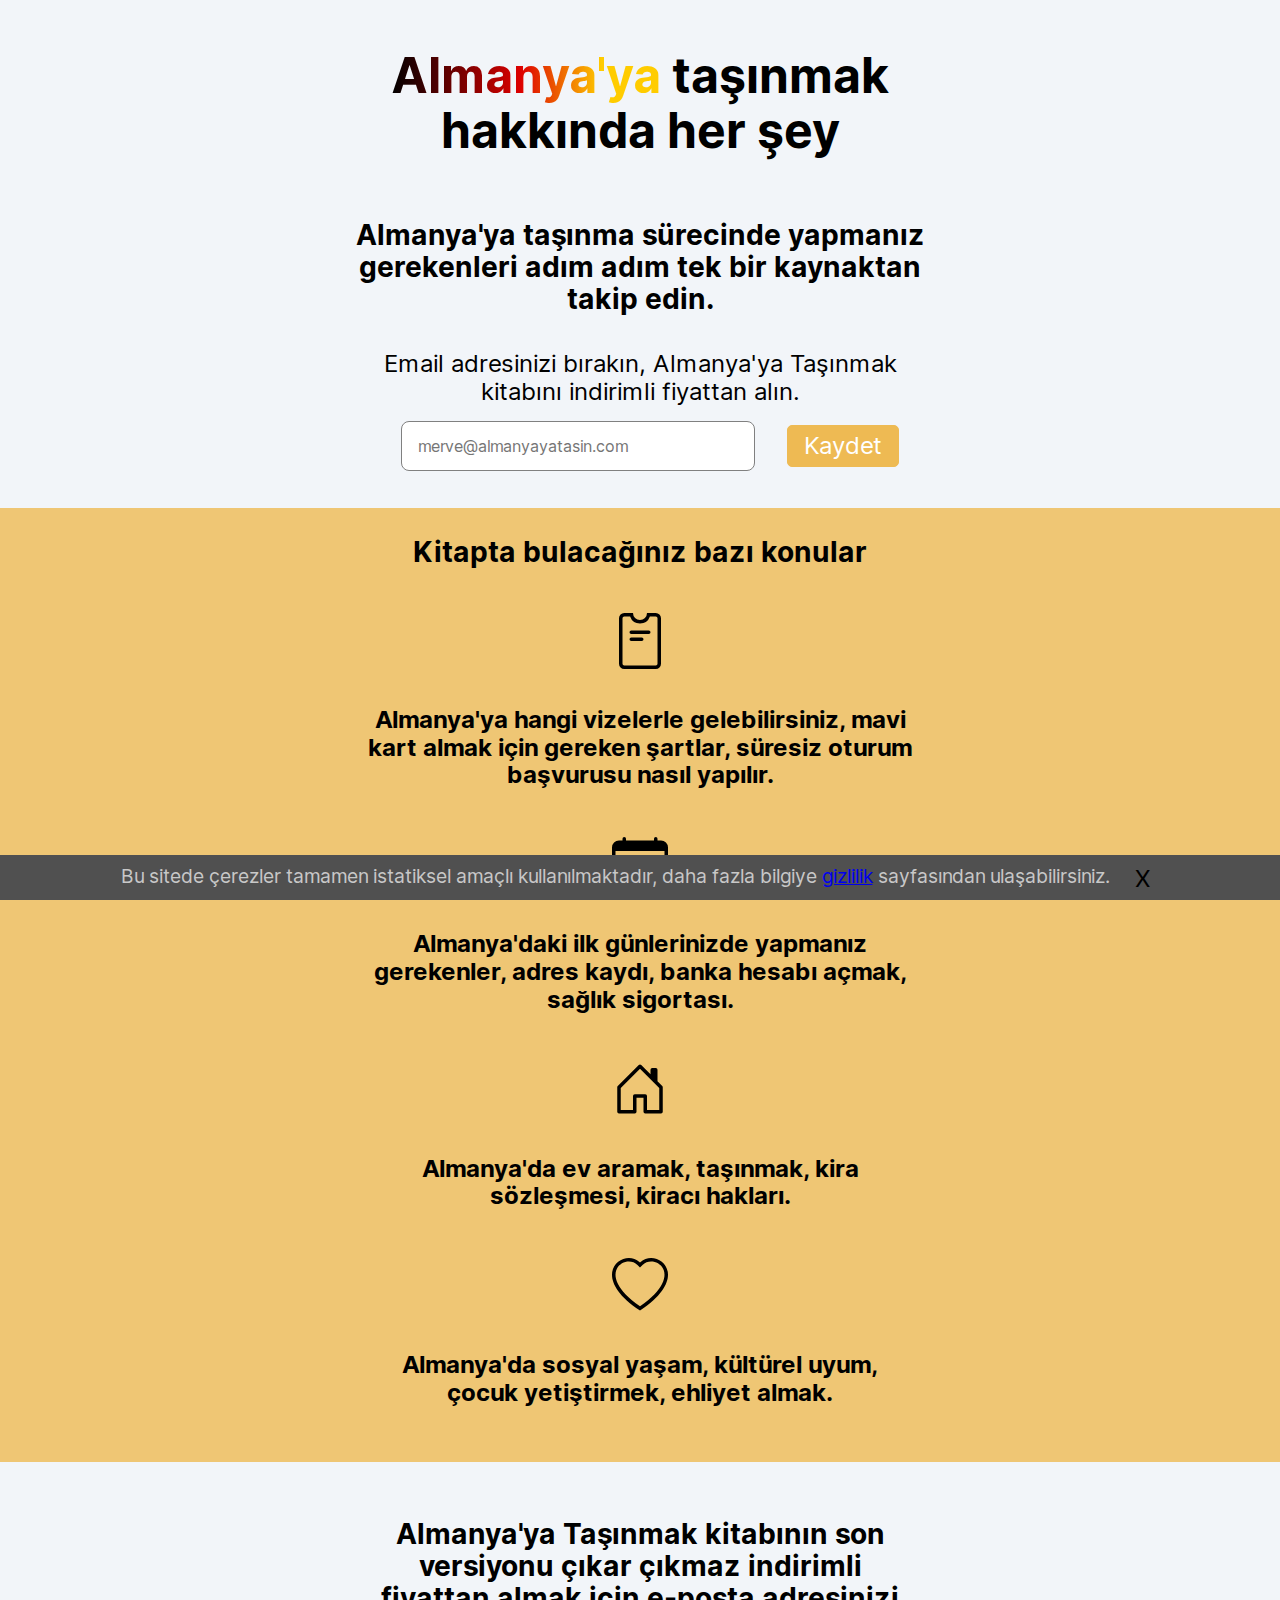
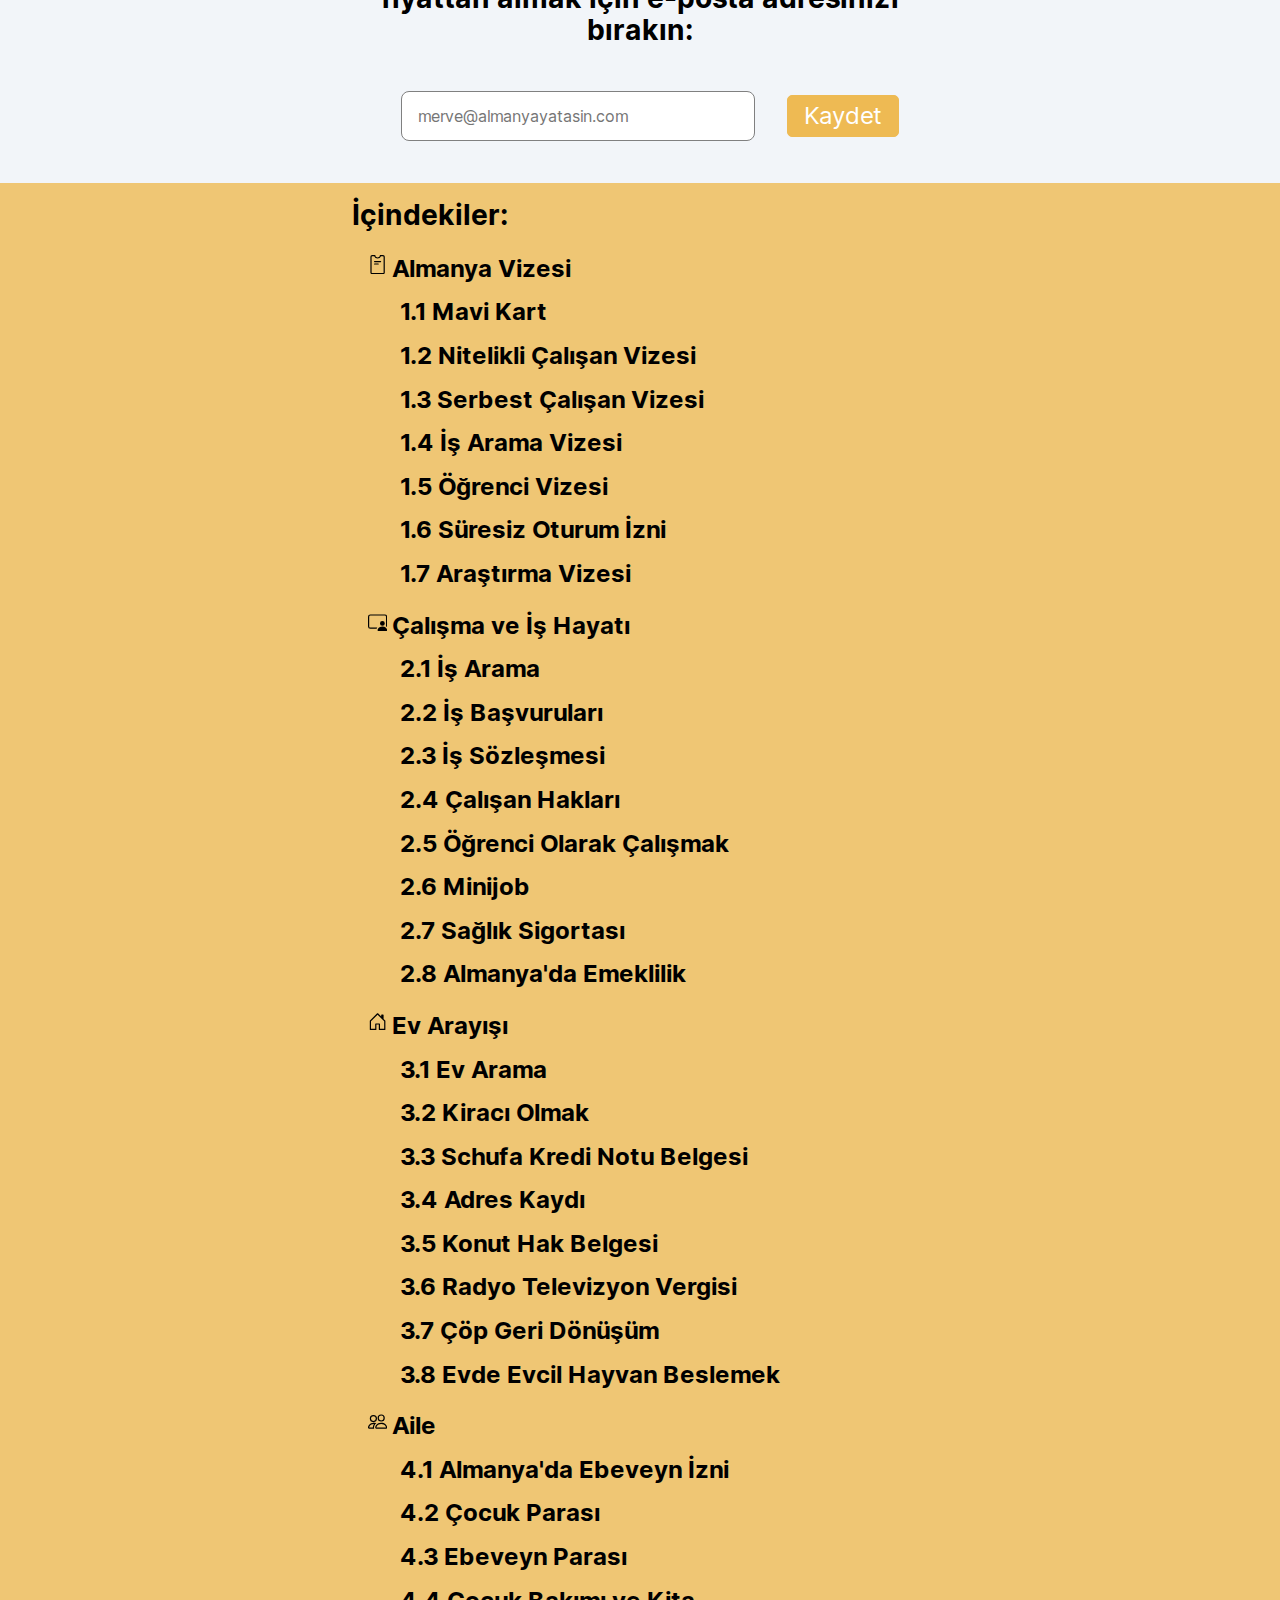
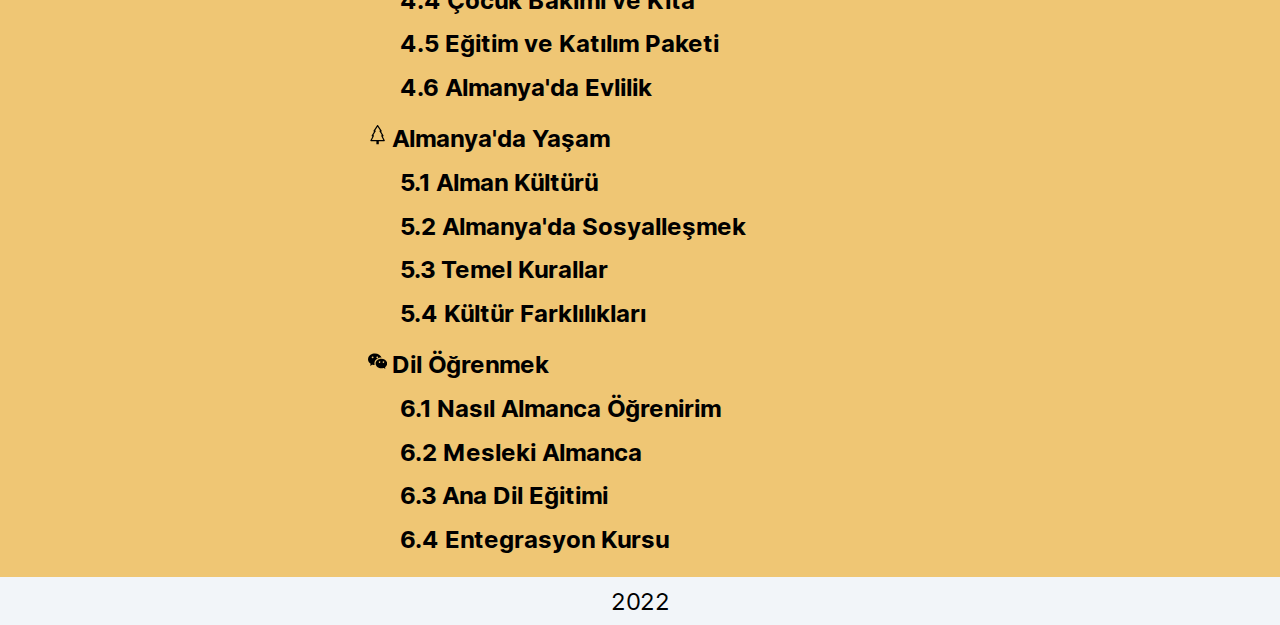
==== commit 92717f56: "Deploy favicon, script loading, new font" ====
--- a/index.html
+++ b/index.html
@@ -1 +1 @@
-<!DOCTYPE html><html><head><meta charSet="utf-8"/><meta http-equiv="X-UA-Compatible" content="IE=edge"/><title>Almanya&#x27;ya taşınmak hakkında her şey | Almanya&#x27;daki ilk günlerinizde tüm yapmanız gerekenleri bu kitaptan takip edin.</title><meta name="description" content="Almanya&#x27;ya taşınmak hakkında tüm detayları bu kitapta bulabilirsiniz. Almanya&#x27;da iş bulmak, kiralık ev bulmak, banka hesabı açmak, Almanca öğrenmek."/><meta name="viewport" content="width=device-width, initial-scale=1"/><link rel="icon" href="/favicon.ico"/><meta name="next-head-count" content="6"/><link rel="preload" href="/_next/static/css/2b443b6642bad72b.css" as="style"/><link rel="stylesheet" href="/_next/static/css/2b443b6642bad72b.css" data-n-g=""/><link rel="preload" href="/_next/static/css/5ddfc98f588151c1.css" as="style"/><link rel="stylesheet" href="/_next/static/css/5ddfc98f588151c1.css" data-n-p=""/><noscript data-n-css=""></noscript><script defer="" nomodule="" src="/_next/static/chunks/polyfills-c67a75d1b6f99dc8.js"></script><script src="/_next/static/chunks/webpack-7ee66019f7f6d30f.js" defer=""></script><script src="/_next/static/chunks/framework-f99e4e38d5204d9a.js" defer=""></script><script src="/_next/static/chunks/main-e0ddca6ca271803b.js" defer=""></script><script src="/_next/static/chunks/pages/_app-28048de794a605f6.js" defer=""></script><script src="/_next/static/chunks/557-699bc8200fbbff16.js" defer=""></script><script src="/_next/static/chunks/pages/index-191c03147bdf3cd3.js" defer=""></script><script src="/_next/static/TTitWaTvKgfqzNqoWbbZg/_buildManifest.js" defer=""></script><script src="/_next/static/TTitWaTvKgfqzNqoWbbZg/_ssgManifest.js" defer=""></script></head><body><div id="__next"><div><main><div class="Home_section-container__KgSe_"><div class="Home_section__EaDnq"><h1><span class="Home_almanya__5cMi0">Almanya&#x27;ya</span> taşınmak hakkında her şey</h1><h3>Almanya&#x27;ya taşınma sürecinde yapmanız gerekenleri adım adım tek bir kaynaktan takip edin.</h3><h7 class="Home_section-small-title__TXQ8W">Email adresinizi bırakın, Almanya&#x27;ya Taşınma kitabını indirimli fiyattan alın.</h7><div class="Newsletter_newsletter-form-on-home-page__yHUMU Newsletter_in-page-ns-form__lxuGy"><div id="form-wrapper" class="Newsletter_in-page-ns-form-wrapper__2Bm1Y"><p id="ns-error" class="Newsletter_generic-error__S_1M9">Beklenmeyen bir hata oluştu, lütfen tekrar deneyiniz.</p><p id="ns-email-error" class="Newsletter_generic-error__S_1M9">Lütfen geçerli bir e-posta adresi giriniz.</p><form id="ns-form"><input id="ns-email-input" class="Newsletter_ns-email__H_46y" placeholder="merve@almanyayatasin.com" name="EMAIL" type="email"/><button id="ns-signup-btn" type="button" class="Newsletter_ns-sign-up__fJQ2b"><span id="ns-signup-btn-span">Kaydet</span></button></form></div><div id="success-section" class="Newsletter_success-animation__FZQno"><svg class="Newsletter_checkmark__pbePW" xmlns="http://www.w3.org/2000/svg" viewBox="0 0 52 52"><circle class="Newsletter_checkmark__circle__1GQSF" cx="26" cy="26" r="25" fill="none"></circle><path class="Newsletter_checkmark__check__x7GSk" fill="none" d="M14.1 27.2l7.1 7.2 16.7-16.8"></path></svg><p class="Newsletter_in-page-ns-form-wrapper-title__Wy6sb">Teşekkürler! E-posta adresine detayları ilettik bile.</p></div></div></div></div><div class="Home_section-container-two__75gdD"><div class="Home_section-two__EvGBf"><h3>Kitapta bulacağınız bazı konular</h3><div><svg xmlns="http://www.w3.org/2000/svg" class="Home_section-two-icon__OSRTd" fill="currentColor" viewBox="0 0 16 16"><path d="M5.5 5a.5.5 0 0 0 0 1h5a.5.5 0 0 0 0-1h-5Zm0 2a.5.5 0 0 0 0 1h3a.5.5 0 0 0 0-1h-3Z"></path><path d="M8 2a2 2 0 0 0 2-2h2.5A1.5 1.5 0 0 1 14 1.5v13a1.5 1.5 0 0 1-1.5 1.5h-9A1.5 1.5 0 0 1 2 14.5v-13A1.5 1.5 0 0 1 3.5 0H6a2 2 0 0 0 2 2Zm0 1a3.001 3.001 0 0 1-2.83-2H3.5a.5.5 0 0 0-.5.5v13a.5.5 0 0 0 .5.5h9a.5.5 0 0 0 .5-.5v-13a.5.5 0 0 0-.5-.5h-1.67A3.001 3.001 0 0 1 8 3Z"></path></svg><h4>Almanya&#x27;ya hangi vizelerle gelebilirsiniz, mavi kart almak için gereken şartlar, süresiz oturum başvurusu nasıl yapılır.</h4></div><div><svg xmlns="http://www.w3.org/2000/svg" class="Home_section-two-icon__OSRTd" fill="currentColor" viewBox="0 0 16 16"><path d="M11 6.5a.5.5 0 0 1 .5-.5h1a.5.5 0 0 1 .5.5v1a.5.5 0 0 1-.5.5h-1a.5.5 0 0 1-.5-.5v-1zm-3 0a.5.5 0 0 1 .5-.5h1a.5.5 0 0 1 .5.5v1a.5.5 0 0 1-.5.5h-1a.5.5 0 0 1-.5-.5v-1zm-5 3a.5.5 0 0 1 .5-.5h1a.5.5 0 0 1 .5.5v1a.5.5 0 0 1-.5.5h-1a.5.5 0 0 1-.5-.5v-1zm3 0a.5.5 0 0 1 .5-.5h1a.5.5 0 0 1 .5.5v1a.5.5 0 0 1-.5.5h-1a.5.5 0 0 1-.5-.5v-1z"></path><path d="M3.5 0a.5.5 0 0 1 .5.5V1h8V.5a.5.5 0 0 1 1 0V1h1a2 2 0 0 1 2 2v11a2 2 0 0 1-2 2H2a2 2 0 0 1-2-2V3a2 2 0 0 1 2-2h1V.5a.5.5 0 0 1 .5-.5zM1 4v10a1 1 0 0 0 1 1h12a1 1 0 0 0 1-1V4H1z"></path></svg><h4>Almanya&#x27;daki ilk günlerinizde yapmanız gerekenler, adres kaydı, banka hesabı açmak, sağlık sigortası.</h4></div><div><svg xmlns="http://www.w3.org/2000/svg" class="Home_section-two-icon__OSRTd" fill="currentColor" viewBox="0 0 16 16"><path d="M8.354 1.146a.5.5 0 0 0-.708 0l-6 6A.5.5 0 0 0 1.5 7.5v7a.5.5 0 0 0 .5.5h4.5a.5.5 0 0 0 .5-.5v-4h2v4a.5.5 0 0 0 .5.5H14a.5.5 0 0 0 .5-.5v-7a.5.5 0 0 0-.146-.354L13 5.793V2.5a.5.5 0 0 0-.5-.5h-1a.5.5 0 0 0-.5.5v1.293L8.354 1.146zM2.5 14V7.707l5.5-5.5 5.5 5.5V14H10v-4a.5.5 0 0 0-.5-.5h-3a.5.5 0 0 0-.5.5v4H2.5z"></path></svg><h4>Almanya&#x27;da ev aramak, taşınmak, kira sözleşmesi, kiracı hakları.</h4></div><div><svg xmlns="http://www.w3.org/2000/svg" class="Home_section-two-icon__OSRTd" fill="currentColor" viewBox="0 0 16 16"><path d="m8 2.748-.717-.737C5.6.281 2.514.878 1.4 3.053c-.523 1.023-.641 2.5.314 4.385.92 1.815 2.834 3.989 6.286 6.357 3.452-2.368 5.365-4.542 6.286-6.357.955-1.886.838-3.362.314-4.385C13.486.878 10.4.28 8.717 2.01L8 2.748zM8 15C-7.333 4.868 3.279-3.04 7.824 1.143c.06.055.119.112.176.171a3.12 3.12 0 0 1 .176-.17C12.72-3.042 23.333 4.867 8 15z"></path></svg><h4>Almanya&#x27;da sosyal yaşam, kültürel uyum, çocuk yetiştirmek, ehliyet almak.</h4></div></div></div><div class="Home_section-container__KgSe_"><div class="Home_section-three__R5eEZ"><h3 class="Home_section-small-title__TXQ8W">Almanya&#x27;ya Taşınma kitabının son versiyonu çıkar çıkmaz indirimli fiyattan almak için e-posta adresinizi bırakın:</h3><div class="Newsletter_newsletter-form-on-home-page__yHUMU Newsletter_in-page-ns-form__lxuGy"><div id="secondform-wrapper" class="Newsletter_in-page-ns-form-wrapper__2Bm1Y"><p id="secondns-error" class="Newsletter_generic-error__S_1M9">Beklenmeyen bir hata oluştu, lütfen tekrar deneyiniz.</p><p id="secondns-email-error" class="Newsletter_generic-error__S_1M9">Lütfen geçerli bir e-posta adresi giriniz.</p><form id="secondns-form"><input id="secondns-email-input" class="Newsletter_ns-email__H_46y" placeholder="merve@almanyayatasin.com" name="EMAIL" type="email"/><button id="secondns-signup-btn" type="button" class="Newsletter_ns-sign-up__fJQ2b"><span id="secondns-signup-btn-span">Kaydet</span></button></form></div><div id="secondsuccess-section" class="Newsletter_success-animation__FZQno"><svg class="Newsletter_checkmark__pbePW" xmlns="http://www.w3.org/2000/svg" viewBox="0 0 52 52"><circle class="Newsletter_checkmark__circle__1GQSF" cx="26" cy="26" r="25" fill="none"></circle><path class="Newsletter_checkmark__check__x7GSk" fill="none" d="M14.1 27.2l7.1 7.2 16.7-16.8"></path></svg><p class="Newsletter_in-page-ns-form-wrapper-title__Wy6sb">Teşekkürler! E-posta adresine detayları ilettik bile.</p></div></div></div></div><div class="Home_section-container-two__75gdD"><div class="Home_section-content__lfcTw"><h3>İçindekiler:</h3><h4 class="Home_section-content-chapter__3qLq3"><svg xmlns="http://www.w3.org/2000/svg" class="Home_section-content-chapter-icon__yo2Kj" fill="currentColor" viewBox="0 0 16 16"><path d="M5.5 5a.5.5 0 0 0 0 1h5a.5.5 0 0 0 0-1h-5Zm0 2a.5.5 0 0 0 0 1h3a.5.5 0 0 0 0-1h-3Z"></path><path d="M8 2a2 2 0 0 0 2-2h2.5A1.5 1.5 0 0 1 14 1.5v13a1.5 1.5 0 0 1-1.5 1.5h-9A1.5 1.5 0 0 1 2 14.5v-13A1.5 1.5 0 0 1 3.5 0H6a2 2 0 0 0 2 2Zm0 1a3.001 3.001 0 0 1-2.83-2H3.5a.5.5 0 0 0-.5.5v13a.5.5 0 0 0 .5.5h9a.5.5 0 0 0 .5-.5v-13a.5.5 0 0 0-.5-.5h-1.67A3.001 3.001 0 0 1 8 3Z"></path></svg>Almanya Vizesi</h4><h4 class="Home_section-content-title__USEN4">1.1 Mavi Kart</h4><h4 class="Home_section-content-title__USEN4">1.2 Nitelikli Çalışan Vizesi</h4><h4 class="Home_section-content-title__USEN4">1.3 Serbest Çalışan Vizesi</h4><h4 class="Home_section-content-title__USEN4">1.4 İş Arama Vizesi</h4><h4 class="Home_section-content-title__USEN4">1.5 Öğrenci Vizesi</h4><h4 class="Home_section-content-title__USEN4">1.6 Süresiz Oturum İzni</h4><h4 class="Home_section-content-title__USEN4">1.7 Araştırma Vizesi</h4><h4 class="Home_section-content-chapter__3qLq3"><svg xmlns="http://www.w3.org/2000/svg" class="Home_section-content-chapter-icon__yo2Kj" fill="currentColor" viewBox="0 0 16 16"><path d="M14 9.5a2 2 0 1 1-4 0 2 2 0 0 1 4 0Zm-6 5.7c0 .8.8.8.8.8h6.4s.8 0 .8-.8-.8-3.2-4-3.2-4 2.4-4 3.2Z"></path><path d="M2 2a2 2 0 0 0-2 2v8a2 2 0 0 0 2 2h5.243c.122-.326.295-.668.526-1H2a1 1 0 0 1-1-1V4a1 1 0 0 1 1-1h12a1 1 0 0 1 1 1v7.81c.353.23.656.496.91.783.059-.187.09-.386.09-.593V4a2 2 0 0 0-2-2H2Z"></path></svg>Çalışma ve İş Hayatı</h4><h4 class="Home_section-content-title__USEN4">2.1 İş Arama</h4><h4 class="Home_section-content-title__USEN4">2.2 İş Başvuruları</h4><h4 class="Home_section-content-title__USEN4">2.3 İş Sözleşmesi</h4><h4 class="Home_section-content-title__USEN4">2.4 Çalışan Hakları</h4><h4 class="Home_section-content-title__USEN4">2.5 Öğrenci Olarak Çalışmak</h4><h4 class="Home_section-content-title__USEN4">2.6 Minijob</h4><h4 class="Home_section-content-title__USEN4">2.7 Sağlık Sigortası</h4><h4 class="Home_section-content-title__USEN4">2.8 Almanya&#x27;da Emeklilik</h4><h4 class="Home_section-content-chapter__3qLq3"><svg xmlns="http://www.w3.org/2000/svg" class="Home_section-content-chapter-icon__yo2Kj" fill="currentColor" viewBox="0 0 16 16"><path d="M8.354 1.146a.5.5 0 0 0-.708 0l-6 6A.5.5 0 0 0 1.5 7.5v7a.5.5 0 0 0 .5.5h4.5a.5.5 0 0 0 .5-.5v-4h2v4a.5.5 0 0 0 .5.5H14a.5.5 0 0 0 .5-.5v-7a.5.5 0 0 0-.146-.354L13 5.793V2.5a.5.5 0 0 0-.5-.5h-1a.5.5 0 0 0-.5.5v1.293L8.354 1.146zM2.5 14V7.707l5.5-5.5 5.5 5.5V14H10v-4a.5.5 0 0 0-.5-.5h-3a.5.5 0 0 0-.5.5v4H2.5z"></path></svg>Ev Arayışı</h4><h4 class="Home_section-content-title__USEN4">3.1 Ev Arama</h4><h4 class="Home_section-content-title__USEN4">3.2 Kiracı Olmak</h4><h4 class="Home_section-content-title__USEN4">3.3 Schufa Kredi Notu Belgesi</h4><h4 class="Home_section-content-title__USEN4">3.4 Adres Kaydı</h4><h4 class="Home_section-content-title__USEN4">3.5 Konut Hak Belgesi</h4><h4 class="Home_section-content-title__USEN4">3.6 Radyo Televizyon Vergisi</h4><h4 class="Home_section-content-title__USEN4">3.7 Çöp Geri Dönüşüm</h4><h4 class="Home_section-content-title__USEN4">3.8 Evde Evcil Hayvan Beslemek</h4><h4 class="Home_section-content-chapter__3qLq3"><svg xmlns="http://www.w3.org/2000/svg" class="Home_section-content-chapter-icon__yo2Kj" fill="currentColor" viewBox="0 0 16 16"><path d="M15 14s1 0 1-1-1-4-5-4-5 3-5 4 1 1 1 1h8zm-7.978-1A.261.261 0 0 1 7 12.996c.001-.264.167-1.03.76-1.72C8.312 10.629 9.282 10 11 10c1.717 0 2.687.63 3.24 1.276.593.69.758 1.457.76 1.72l-.008.002a.274.274 0 0 1-.014.002H7.022zM11 7a2 2 0 1 0 0-4 2 2 0 0 0 0 4zm3-2a3 3 0 1 1-6 0 3 3 0 0 1 6 0zM6.936 9.28a5.88 5.88 0 0 0-1.23-.247A7.35 7.35 0 0 0 5 9c-4 0-5 3-5 4 0 .667.333 1 1 1h4.216A2.238 2.238 0 0 1 5 13c0-1.01.377-2.042 1.09-2.904.243-.294.526-.569.846-.816zM4.92 10A5.493 5.493 0 0 0 4 13H1c0-.26.164-1.03.76-1.724.545-.636 1.492-1.256 3.16-1.275zM1.5 5.5a3 3 0 1 1 6 0 3 3 0 0 1-6 0zm3-2a2 2 0 1 0 0 4 2 2 0 0 0 0-4z"></path></svg>Aile</h4><h4 class="Home_section-content-title__USEN4">4.1 Almanya&#x27;da Ebeveyn İzni</h4><h4 class="Home_section-content-title__USEN4">4.2 Çocuk Parası</h4><h4 class="Home_section-content-title__USEN4">4.3 Ebeveyn Parası</h4><h4 class="Home_section-content-title__USEN4">4.4 Çocuk Bakımı ve Kita</h4><h4 class="Home_section-content-title__USEN4">4.5 Eğitim ve Katılım Paketi</h4><h4 class="Home_section-content-title__USEN4">4.6 Almanya&#x27;da Evlilik</h4><h4 class="Home_section-content-chapter__3qLq3"><svg xmlns="http://www.w3.org/2000/svg" class="Home_section-content-chapter-icon__yo2Kj" fill="currentColor" viewBox="0 0 16 16"><path d="M8.416.223a.5.5 0 0 0-.832 0l-3 4.5A.5.5 0 0 0 5 5.5h.098L3.076 8.735A.5.5 0 0 0 3.5 9.5h.191l-1.638 3.276a.5.5 0 0 0 .447.724H7V16h2v-2.5h4.5a.5.5 0 0 0 .447-.724L12.31 9.5h.191a.5.5 0 0 0 .424-.765L10.902 5.5H11a.5.5 0 0 0 .416-.777l-3-4.5zM6.437 4.758A.5.5 0 0 0 6 4.5h-.066L8 1.401 10.066 4.5H10a.5.5 0 0 0-.424.765L11.598 8.5H11.5a.5.5 0 0 0-.447.724L12.69 12.5H3.309l1.638-3.276A.5.5 0 0 0 4.5 8.5h-.098l2.022-3.235a.5.5 0 0 0 .013-.507z"></path></svg>Almanya&#x27;da Yaşam</h4><h4 class="Home_section-content-title__USEN4">5.1 Alman Kültürü</h4><h4 class="Home_section-content-title__USEN4">5.2 Almanya&#x27;da Sosyalleşmek</h4><h4 class="Home_section-content-title__USEN4">5.3 Temel Kurallar</h4><h4 class="Home_section-content-title__USEN4">5.4 Kültür Farklılıkları</h4><h4 class="Home_section-content-chapter__3qLq3"><svg xmlns="http://www.w3.org/2000/svg" class="Home_section-content-chapter-icon__yo2Kj" fill="currentColor" viewBox="0 0 16 16"><path d="M11.176 14.429c-2.665 0-4.826-1.8-4.826-4.018 0-2.22 2.159-4.02 4.824-4.02S16 8.191 16 10.411c0 1.21-.65 2.301-1.666 3.036a.324.324 0 0 0-.12.366l.218.81a.616.616 0 0 1 .029.117.166.166 0 0 1-.162.162.177.177 0 0 1-.092-.03l-1.057-.61a.519.519 0 0 0-.256-.074.509.509 0 0 0-.142.021 5.668 5.668 0 0 1-1.576.22ZM9.064 9.542a.647.647 0 1 0 .557-1 .645.645 0 0 0-.646.647.615.615 0 0 0 .09.353Zm3.232.001a.646.646 0 1 0 .546-1 .645.645 0 0 0-.644.644.627.627 0 0 0 .098.356Z"></path><path d="M0 6.826c0 1.455.781 2.765 2.001 3.656a.385.385 0 0 1 .143.439l-.161.6-.1.373a.499.499 0 0 0-.032.14.192.192 0 0 0 .193.193c.039 0 .077-.01.111-.029l1.268-.733a.622.622 0 0 1 .308-.088c.058 0 .116.009.171.025a6.83 6.83 0 0 0 1.625.26 4.45 4.45 0 0 1-.177-1.251c0-2.936 2.785-5.02 5.824-5.02.05 0 .1 0 .15.002C10.587 3.429 8.392 2 5.796 2 2.596 2 0 4.16 0 6.826Zm4.632-1.555a.77.77 0 1 1-1.54 0 .77.77 0 0 1 1.54 0Zm3.875 0a.77.77 0 1 1-1.54 0 .77.77 0 0 1 1.54 0Z"></path></svg>Dil Öğrenmek</h4><h4 class="Home_section-content-title__USEN4">6.1 Nasıl Almanca Öğrenirim</h4><h4 class="Home_section-content-title__USEN4">6.2 Mesleki Almanca</h4><h4 class="Home_section-content-title__USEN4">6.3 Ana Dil Eğitimi</h4><h4 class="Home_section-content-title__USEN4">6.4 Entegrasyon Kursu</h4></div></div><footer class="Footer_footer__BH5s_"><section class="Footer_footer-section__MtmJj"><span id="yearP"></span></section></footer><div id="cookie-banner" class="Cookie_cookie-container__yLPDf"><div class="Cookie_cookie__nt60s"><div class="Cookie_cookie-text__oRRql">Bu sitede çerezler tamamen istatiksel amaçlı kullanılmaktadır, daha fazla bilgiye <a href="/privacy">gizlilik</a> sayfasından ulaşabilirsiniz.</div><div id="cookie-close" class="Cookie_cookie-button__nXSia">X</div></div></div></main></div></div><script id="__NEXT_DATA__" type="application/json">{"props":{"pageProps":{}},"page":"/","query":{},"buildId":"TTitWaTvKgfqzNqoWbbZg","nextExport":true,"autoExport":true,"isFallback":false,"scriptLoader":[]}</script></body></html>+<!DOCTYPE html><html><head><meta charSet="utf-8"/><meta http-equiv="X-UA-Compatible" content="IE=edge"/><title>Almanya&#x27;ya taşınmak hakkında her şey | Almanya&#x27;daki ilk günlerinizde tüm yapmanız gerekenleri bu kitaptan takip edin.</title><meta name="description" content="Almanya&#x27;ya taşınmak hakkında tüm detayları bu kitapta bulabilirsiniz. Almanya&#x27;da iş bulmak, kiralık ev bulmak, banka hesabı açmak, Almanca öğrenmek."/><meta name="viewport" content="width=device-width, initial-scale=1"/><link rel="icon" href="/favicon.ico"/><link rel="apple-touch-icon" sizes="180x180" href="/apple-icon-180x180.png"/><link rel="icon" type="image/png" sizes="32x32" href="/favicon-32x32.png"/><link rel="icon" type="image/png" sizes="96x96" href="/favicon-96x96.png"/><link rel="icon" type="image/png" sizes="16x16" href="/favicon-16x16.png"/><link rel="icon" type="image/png" sizes="192x192" href="/android-icon-192x192.png"/><link rel="shortcut icon" href="/favicon.ico?v=2"/><meta name="msapplication-TileColor" content="#ffffff"/><meta name="msapplication-TileImage" content="/ms-icon-144x144.png"/><meta name="theme-color" content="#ffffff"/><link rel="canonical" href="https://almanyayatasinmak.com"/><meta name="next-head-count" content="16"/><link rel="preload" href="/_next/static/css/6953c79edf420bbd.css" as="style"/><link rel="stylesheet" href="/_next/static/css/6953c79edf420bbd.css" data-n-g=""/><link rel="preload" href="/_next/static/css/6a1ebce9085bb7c7.css" as="style"/><link rel="stylesheet" href="/_next/static/css/6a1ebce9085bb7c7.css" data-n-p=""/><noscript data-n-css=""></noscript><script defer="" nomodule="" src="/_next/static/chunks/polyfills-c67a75d1b6f99dc8.js"></script><script src="/_next/static/chunks/webpack-7ee66019f7f6d30f.js" defer=""></script><script src="/_next/static/chunks/framework-715a76d8b0695da7.js" defer=""></script><script src="/_next/static/chunks/main-b355b9c39b50a4eb.js" defer=""></script><script src="/_next/static/chunks/pages/_app-8da1753464b375e2.js" defer=""></script><script src="/_next/static/chunks/996-c6e9ee319fb58fa6.js" defer=""></script><script src="/_next/static/chunks/pages/index-4627580cbca86208.js" defer=""></script><script src="/_next/static/qX-T_S3OdzfTpr3NKPzHA/_buildManifest.js" defer=""></script><script src="/_next/static/qX-T_S3OdzfTpr3NKPzHA/_ssgManifest.js" defer=""></script></head><body><div id="__next"><div><main><div class="Home_section-container__KgSe_"><div class="Home_section__EaDnq"><h1><span class="Home_almanya__5cMi0">Almanya&#x27;ya</span> taşınmak hakkında her şey</h1><h3>Almanya&#x27;ya taşınma sürecinde yapmanız gerekenleri adım adım tek bir kaynaktan takip edin.</h3><h7 class="Home_section-small-title__TXQ8W">Email adresinizi bırakın, Almanya&#x27;ya Taşınmak kitabını indirimli fiyattan alın.</h7><div class="Newsletter_newsletter-form-on-home-page__yHUMU Newsletter_in-page-ns-form__lxuGy"><div id="form-wrapper" class="Newsletter_in-page-ns-form-wrapper__2Bm1Y"><p id="ns-error" class="Newsletter_generic-error__S_1M9">Beklenmeyen bir hata oluştu, lütfen tekrar deneyiniz.</p><p id="ns-email-error" class="Newsletter_generic-error__S_1M9">Lütfen geçerli bir e-posta adresi giriniz.</p><form id="ns-form"><input id="ns-email-input" class="Newsletter_ns-email__H_46y" placeholder="merve@almanyayatasin.com" name="EMAIL" type="email"/><button id="ns-signup-btn" type="button" class="Newsletter_ns-sign-up__fJQ2b"><span id="ns-signup-btn-span">Kaydet</span></button></form></div><div id="success-section" class="Newsletter_success-animation__FZQno"><svg class="Newsletter_checkmark__pbePW" xmlns="http://www.w3.org/2000/svg" viewBox="0 0 52 52"><circle class="Newsletter_checkmark__circle__1GQSF" cx="26" cy="26" r="25" fill="none"></circle><path class="Newsletter_checkmark__check__x7GSk" fill="none" d="M14.1 27.2l7.1 7.2 16.7-16.8"></path></svg><p class="Newsletter_in-page-ns-form-wrapper-title__Wy6sb">Teşekkürler! E-posta adresine detayları ilettik bile.</p></div></div></div></div><div class="Home_section-container-two__75gdD"><div class="Home_section-two__EvGBf"><h3>Kitapta bulacağınız bazı konular</h3><div><svg xmlns="http://www.w3.org/2000/svg" class="Home_section-two-icon__OSRTd" fill="currentColor" viewBox="0 0 16 16"><path d="M5.5 5a.5.5 0 0 0 0 1h5a.5.5 0 0 0 0-1h-5Zm0 2a.5.5 0 0 0 0 1h3a.5.5 0 0 0 0-1h-3Z"></path><path d="M8 2a2 2 0 0 0 2-2h2.5A1.5 1.5 0 0 1 14 1.5v13a1.5 1.5 0 0 1-1.5 1.5h-9A1.5 1.5 0 0 1 2 14.5v-13A1.5 1.5 0 0 1 3.5 0H6a2 2 0 0 0 2 2Zm0 1a3.001 3.001 0 0 1-2.83-2H3.5a.5.5 0 0 0-.5.5v13a.5.5 0 0 0 .5.5h9a.5.5 0 0 0 .5-.5v-13a.5.5 0 0 0-.5-.5h-1.67A3.001 3.001 0 0 1 8 3Z"></path></svg><h4>Almanya&#x27;ya hangi vizelerle gelebilirsiniz, mavi kart almak için gereken şartlar, süresiz oturum başvurusu nasıl yapılır.</h4></div><div><svg xmlns="http://www.w3.org/2000/svg" class="Home_section-two-icon__OSRTd" fill="currentColor" viewBox="0 0 16 16"><path d="M11 6.5a.5.5 0 0 1 .5-.5h1a.5.5 0 0 1 .5.5v1a.5.5 0 0 1-.5.5h-1a.5.5 0 0 1-.5-.5v-1zm-3 0a.5.5 0 0 1 .5-.5h1a.5.5 0 0 1 .5.5v1a.5.5 0 0 1-.5.5h-1a.5.5 0 0 1-.5-.5v-1zm-5 3a.5.5 0 0 1 .5-.5h1a.5.5 0 0 1 .5.5v1a.5.5 0 0 1-.5.5h-1a.5.5 0 0 1-.5-.5v-1zm3 0a.5.5 0 0 1 .5-.5h1a.5.5 0 0 1 .5.5v1a.5.5 0 0 1-.5.5h-1a.5.5 0 0 1-.5-.5v-1z"></path><path d="M3.5 0a.5.5 0 0 1 .5.5V1h8V.5a.5.5 0 0 1 1 0V1h1a2 2 0 0 1 2 2v11a2 2 0 0 1-2 2H2a2 2 0 0 1-2-2V3a2 2 0 0 1 2-2h1V.5a.5.5 0 0 1 .5-.5zM1 4v10a1 1 0 0 0 1 1h12a1 1 0 0 0 1-1V4H1z"></path></svg><h4>Almanya&#x27;daki ilk günlerinizde yapmanız gerekenler, adres kaydı, banka hesabı açmak, sağlık sigortası.</h4></div><div><svg xmlns="http://www.w3.org/2000/svg" class="Home_section-two-icon__OSRTd" fill="currentColor" viewBox="0 0 16 16"><path d="M8.354 1.146a.5.5 0 0 0-.708 0l-6 6A.5.5 0 0 0 1.5 7.5v7a.5.5 0 0 0 .5.5h4.5a.5.5 0 0 0 .5-.5v-4h2v4a.5.5 0 0 0 .5.5H14a.5.5 0 0 0 .5-.5v-7a.5.5 0 0 0-.146-.354L13 5.793V2.5a.5.5 0 0 0-.5-.5h-1a.5.5 0 0 0-.5.5v1.293L8.354 1.146zM2.5 14V7.707l5.5-5.5 5.5 5.5V14H10v-4a.5.5 0 0 0-.5-.5h-3a.5.5 0 0 0-.5.5v4H2.5z"></path></svg><h4>Almanya&#x27;da ev aramak, taşınmak, kira sözleşmesi, kiracı hakları.</h4></div><div><svg xmlns="http://www.w3.org/2000/svg" class="Home_section-two-icon__OSRTd" fill="currentColor" viewBox="0 0 16 16"><path d="m8 2.748-.717-.737C5.6.281 2.514.878 1.4 3.053c-.523 1.023-.641 2.5.314 4.385.92 1.815 2.834 3.989 6.286 6.357 3.452-2.368 5.365-4.542 6.286-6.357.955-1.886.838-3.362.314-4.385C13.486.878 10.4.28 8.717 2.01L8 2.748zM8 15C-7.333 4.868 3.279-3.04 7.824 1.143c.06.055.119.112.176.171a3.12 3.12 0 0 1 .176-.17C12.72-3.042 23.333 4.867 8 15z"></path></svg><h4>Almanya&#x27;da sosyal yaşam, kültürel uyum, çocuk yetiştirmek, ehliyet almak.</h4></div></div></div><div class="Home_section-container__KgSe_"><div class="Home_section-three__R5eEZ"><h3 class="Home_section-small-title__TXQ8W">Almanya&#x27;ya Taşınmak kitabının son versiyonu çıkar çıkmaz indirimli fiyattan almak için e-posta adresinizi bırakın:</h3><div class="Newsletter_newsletter-form-on-home-page__yHUMU Newsletter_in-page-ns-form__lxuGy"><div id="secondform-wrapper" class="Newsletter_in-page-ns-form-wrapper__2Bm1Y"><p id="secondns-error" class="Newsletter_generic-error__S_1M9">Beklenmeyen bir hata oluştu, lütfen tekrar deneyiniz.</p><p id="secondns-email-error" class="Newsletter_generic-error__S_1M9">Lütfen geçerli bir e-posta adresi giriniz.</p><form id="secondns-form"><input id="secondns-email-input" class="Newsletter_ns-email__H_46y" placeholder="merve@almanyayatasin.com" name="EMAIL" type="email"/><button id="secondns-signup-btn" type="button" class="Newsletter_ns-sign-up__fJQ2b"><span id="secondns-signup-btn-span">Kaydet</span></button></form></div><div id="secondsuccess-section" class="Newsletter_success-animation__FZQno"><svg class="Newsletter_checkmark__pbePW" xmlns="http://www.w3.org/2000/svg" viewBox="0 0 52 52"><circle class="Newsletter_checkmark__circle__1GQSF" cx="26" cy="26" r="25" fill="none"></circle><path class="Newsletter_checkmark__check__x7GSk" fill="none" d="M14.1 27.2l7.1 7.2 16.7-16.8"></path></svg><p class="Newsletter_in-page-ns-form-wrapper-title__Wy6sb">Teşekkürler! E-posta adresine detayları ilettik bile.</p></div></div></div></div><div class="Home_section-container-two__75gdD"><div class="Home_section-content__lfcTw"><h3>İçindekiler:</h3><h4 class="Home_section-content-chapter__3qLq3"><svg xmlns="http://www.w3.org/2000/svg" class="Home_section-content-chapter-icon__yo2Kj" fill="currentColor" viewBox="0 0 16 16"><path d="M5.5 5a.5.5 0 0 0 0 1h5a.5.5 0 0 0 0-1h-5Zm0 2a.5.5 0 0 0 0 1h3a.5.5 0 0 0 0-1h-3Z"></path><path d="M8 2a2 2 0 0 0 2-2h2.5A1.5 1.5 0 0 1 14 1.5v13a1.5 1.5 0 0 1-1.5 1.5h-9A1.5 1.5 0 0 1 2 14.5v-13A1.5 1.5 0 0 1 3.5 0H6a2 2 0 0 0 2 2Zm0 1a3.001 3.001 0 0 1-2.83-2H3.5a.5.5 0 0 0-.5.5v13a.5.5 0 0 0 .5.5h9a.5.5 0 0 0 .5-.5v-13a.5.5 0 0 0-.5-.5h-1.67A3.001 3.001 0 0 1 8 3Z"></path></svg>Almanya Vizesi</h4><h4 class="Home_section-content-title__USEN4">1.1 Mavi Kart</h4><h4 class="Home_section-content-title__USEN4">1.2 Nitelikli Çalışan Vizesi</h4><h4 class="Home_section-content-title__USEN4">1.3 Serbest Çalışan Vizesi</h4><h4 class="Home_section-content-title__USEN4">1.4 İş Arama Vizesi</h4><h4 class="Home_section-content-title__USEN4">1.5 Öğrenci Vizesi</h4><h4 class="Home_section-content-title__USEN4">1.6 Süresiz Oturum İzni</h4><h4 class="Home_section-content-title__USEN4">1.7 Araştırma Vizesi</h4><h4 class="Home_section-content-chapter__3qLq3"><svg xmlns="http://www.w3.org/2000/svg" class="Home_section-content-chapter-icon__yo2Kj" fill="currentColor" viewBox="0 0 16 16"><path d="M14 9.5a2 2 0 1 1-4 0 2 2 0 0 1 4 0Zm-6 5.7c0 .8.8.8.8.8h6.4s.8 0 .8-.8-.8-3.2-4-3.2-4 2.4-4 3.2Z"></path><path d="M2 2a2 2 0 0 0-2 2v8a2 2 0 0 0 2 2h5.243c.122-.326.295-.668.526-1H2a1 1 0 0 1-1-1V4a1 1 0 0 1 1-1h12a1 1 0 0 1 1 1v7.81c.353.23.656.496.91.783.059-.187.09-.386.09-.593V4a2 2 0 0 0-2-2H2Z"></path></svg>Çalışma ve İş Hayatı</h4><h4 class="Home_section-content-title__USEN4">2.1 İş Arama</h4><h4 class="Home_section-content-title__USEN4">2.2 İş Başvuruları</h4><h4 class="Home_section-content-title__USEN4">2.3 İş Sözleşmesi</h4><h4 class="Home_section-content-title__USEN4">2.4 Çalışan Hakları</h4><h4 class="Home_section-content-title__USEN4">2.5 Öğrenci Olarak Çalışmak</h4><h4 class="Home_section-content-title__USEN4">2.6 Minijob</h4><h4 class="Home_section-content-title__USEN4">2.7 Sağlık Sigortası</h4><h4 class="Home_section-content-title__USEN4">2.8 Almanya&#x27;da Emeklilik</h4><h4 class="Home_section-content-chapter__3qLq3"><svg xmlns="http://www.w3.org/2000/svg" class="Home_section-content-chapter-icon__yo2Kj" fill="currentColor" viewBox="0 0 16 16"><path d="M8.354 1.146a.5.5 0 0 0-.708 0l-6 6A.5.5 0 0 0 1.5 7.5v7a.5.5 0 0 0 .5.5h4.5a.5.5 0 0 0 .5-.5v-4h2v4a.5.5 0 0 0 .5.5H14a.5.5 0 0 0 .5-.5v-7a.5.5 0 0 0-.146-.354L13 5.793V2.5a.5.5 0 0 0-.5-.5h-1a.5.5 0 0 0-.5.5v1.293L8.354 1.146zM2.5 14V7.707l5.5-5.5 5.5 5.5V14H10v-4a.5.5 0 0 0-.5-.5h-3a.5.5 0 0 0-.5.5v4H2.5z"></path></svg>Ev Arayışı</h4><h4 class="Home_section-content-title__USEN4">3.1 Ev Arama</h4><h4 class="Home_section-content-title__USEN4">3.2 Kiracı Olmak</h4><h4 class="Home_section-content-title__USEN4">3.3 Schufa Kredi Notu Belgesi</h4><h4 class="Home_section-content-title__USEN4">3.4 Adres Kaydı</h4><h4 class="Home_section-content-title__USEN4">3.5 Konut Hak Belgesi</h4><h4 class="Home_section-content-title__USEN4">3.6 Radyo Televizyon Vergisi</h4><h4 class="Home_section-content-title__USEN4">3.7 Çöp Geri Dönüşüm</h4><h4 class="Home_section-content-title__USEN4">3.8 Evde Evcil Hayvan Beslemek</h4><h4 class="Home_section-content-chapter__3qLq3"><svg xmlns="http://www.w3.org/2000/svg" class="Home_section-content-chapter-icon__yo2Kj" fill="currentColor" viewBox="0 0 16 16"><path d="M15 14s1 0 1-1-1-4-5-4-5 3-5 4 1 1 1 1h8zm-7.978-1A.261.261 0 0 1 7 12.996c.001-.264.167-1.03.76-1.72C8.312 10.629 9.282 10 11 10c1.717 0 2.687.63 3.24 1.276.593.69.758 1.457.76 1.72l-.008.002a.274.274 0 0 1-.014.002H7.022zM11 7a2 2 0 1 0 0-4 2 2 0 0 0 0 4zm3-2a3 3 0 1 1-6 0 3 3 0 0 1 6 0zM6.936 9.28a5.88 5.88 0 0 0-1.23-.247A7.35 7.35 0 0 0 5 9c-4 0-5 3-5 4 0 .667.333 1 1 1h4.216A2.238 2.238 0 0 1 5 13c0-1.01.377-2.042 1.09-2.904.243-.294.526-.569.846-.816zM4.92 10A5.493 5.493 0 0 0 4 13H1c0-.26.164-1.03.76-1.724.545-.636 1.492-1.256 3.16-1.275zM1.5 5.5a3 3 0 1 1 6 0 3 3 0 0 1-6 0zm3-2a2 2 0 1 0 0 4 2 2 0 0 0 0-4z"></path></svg>Aile</h4><h4 class="Home_section-content-title__USEN4">4.1 Almanya&#x27;da Ebeveyn İzni</h4><h4 class="Home_section-content-title__USEN4">4.2 Çocuk Parası</h4><h4 class="Home_section-content-title__USEN4">4.3 Ebeveyn Parası</h4><h4 class="Home_section-content-title__USEN4">4.4 Çocuk Bakımı ve Kita</h4><h4 class="Home_section-content-title__USEN4">4.5 Eğitim ve Katılım Paketi</h4><h4 class="Home_section-content-title__USEN4">4.6 Almanya&#x27;da Evlilik</h4><h4 class="Home_section-content-chapter__3qLq3"><svg xmlns="http://www.w3.org/2000/svg" class="Home_section-content-chapter-icon__yo2Kj" fill="currentColor" viewBox="0 0 16 16"><path d="M8.416.223a.5.5 0 0 0-.832 0l-3 4.5A.5.5 0 0 0 5 5.5h.098L3.076 8.735A.5.5 0 0 0 3.5 9.5h.191l-1.638 3.276a.5.5 0 0 0 .447.724H7V16h2v-2.5h4.5a.5.5 0 0 0 .447-.724L12.31 9.5h.191a.5.5 0 0 0 .424-.765L10.902 5.5H11a.5.5 0 0 0 .416-.777l-3-4.5zM6.437 4.758A.5.5 0 0 0 6 4.5h-.066L8 1.401 10.066 4.5H10a.5.5 0 0 0-.424.765L11.598 8.5H11.5a.5.5 0 0 0-.447.724L12.69 12.5H3.309l1.638-3.276A.5.5 0 0 0 4.5 8.5h-.098l2.022-3.235a.5.5 0 0 0 .013-.507z"></path></svg>Almanya&#x27;da Yaşam</h4><h4 class="Home_section-content-title__USEN4">5.1 Alman Kültürü</h4><h4 class="Home_section-content-title__USEN4">5.2 Almanya&#x27;da Sosyalleşmek</h4><h4 class="Home_section-content-title__USEN4">5.3 Temel Kurallar</h4><h4 class="Home_section-content-title__USEN4">5.4 Kültür Farklılıkları</h4><h4 class="Home_section-content-chapter__3qLq3"><svg xmlns="http://www.w3.org/2000/svg" class="Home_section-content-chapter-icon__yo2Kj" fill="currentColor" viewBox="0 0 16 16"><path d="M11.176 14.429c-2.665 0-4.826-1.8-4.826-4.018 0-2.22 2.159-4.02 4.824-4.02S16 8.191 16 10.411c0 1.21-.65 2.301-1.666 3.036a.324.324 0 0 0-.12.366l.218.81a.616.616 0 0 1 .029.117.166.166 0 0 1-.162.162.177.177 0 0 1-.092-.03l-1.057-.61a.519.519 0 0 0-.256-.074.509.509 0 0 0-.142.021 5.668 5.668 0 0 1-1.576.22ZM9.064 9.542a.647.647 0 1 0 .557-1 .645.645 0 0 0-.646.647.615.615 0 0 0 .09.353Zm3.232.001a.646.646 0 1 0 .546-1 .645.645 0 0 0-.644.644.627.627 0 0 0 .098.356Z"></path><path d="M0 6.826c0 1.455.781 2.765 2.001 3.656a.385.385 0 0 1 .143.439l-.161.6-.1.373a.499.499 0 0 0-.032.14.192.192 0 0 0 .193.193c.039 0 .077-.01.111-.029l1.268-.733a.622.622 0 0 1 .308-.088c.058 0 .116.009.171.025a6.83 6.83 0 0 0 1.625.26 4.45 4.45 0 0 1-.177-1.251c0-2.936 2.785-5.02 5.824-5.02.05 0 .1 0 .15.002C10.587 3.429 8.392 2 5.796 2 2.596 2 0 4.16 0 6.826Zm4.632-1.555a.77.77 0 1 1-1.54 0 .77.77 0 0 1 1.54 0Zm3.875 0a.77.77 0 1 1-1.54 0 .77.77 0 0 1 1.54 0Z"></path></svg>Dil Öğrenmek</h4><h4 class="Home_section-content-title__USEN4">6.1 Nasıl Almanca Öğrenirim</h4><h4 class="Home_section-content-title__USEN4">6.2 Mesleki Almanca</h4><h4 class="Home_section-content-title__USEN4">6.3 Ana Dil Eğitimi</h4><h4 class="Home_section-content-title__USEN4">6.4 Entegrasyon Kursu</h4></div></div><footer class="Footer_footer__BH5s_"><section class="Footer_footer-section__MtmJj"><span id="yearP">2022</span></section></footer><div id="cookie-banner" class="Cookie_cookie-container__yLPDf"><div class="Cookie_cookie__nt60s"><div class="Cookie_cookie-text__oRRql">Bu sitede çerezler tamamen istatiksel amaçlı kullanılmaktadır, daha fazla bilgiye <a href="/privacy">gizlilik</a> sayfasından ulaşabilirsiniz.</div><div id="cookie-close" class="Cookie_cookie-button__nXSia">X</div></div></div></main></div></div><script id="__NEXT_DATA__" type="application/json">{"props":{"pageProps":{}},"page":"/","query":{},"buildId":"qX-T_S3OdzfTpr3NKPzHA","nextExport":true,"autoExport":true,"isFallback":false,"scriptLoader":[]}</script></body></html>--- a/_next/static/css/6953c79edf420bbd.css
+++ b/_next/static/css/6953c79edf420bbd.css
@@ -0,0 +1 @@
+/*! normalize.css v8.0.1 | MIT License | github.com/necolas/normalize.css */html{line-height:1.15;-webkit-text-size-adjust:100%}main{display:block}h1{font-size:2em;margin:.67em 0}hr{box-sizing:content-box;height:0;overflow:visible}pre{font-family:monospace,monospace;font-size:1em}a{background-color:transparent}abbr[title]{border-bottom:none;text-decoration:underline;-webkit-text-decoration:underline dotted;text-decoration:underline dotted}b,strong{font-weight:bolder}code,kbd,samp{font-family:monospace,monospace;font-size:1em}small{font-size:80%}sub,sup{font-size:75%;line-height:0;position:relative;vertical-align:baseline}sub{bottom:-.25em}sup{top:-.5em}img{border-style:none}button,input,optgroup,select,textarea{font-family:inherit;font-size:100%;line-height:1.15;margin:0}button,input{overflow:visible}button,select{text-transform:none}[type=button],[type=reset],[type=submit],button{-webkit-appearance:button}[type=button]::-moz-focus-inner,[type=reset]::-moz-focus-inner,[type=submit]::-moz-focus-inner,button::-moz-focus-inner{border-style:none;padding:0}[type=button]:-moz-focusring,[type=reset]:-moz-focusring,[type=submit]:-moz-focusring,button:-moz-focusring{outline:1px dotted ButtonText}fieldset{padding:.35em .75em .625em}legend{box-sizing:border-box;color:inherit;display:table;max-width:100%;padding:0;white-space:normal}progress{vertical-align:baseline}textarea{overflow:auto}[type=checkbox],[type=radio]{box-sizing:border-box;padding:0}[type=number]::-webkit-inner-spin-button,[type=number]::-webkit-outer-spin-button{height:auto}[type=search]{-webkit-appearance:textfield;outline-offset:-2px}[type=search]::-webkit-search-decoration{-webkit-appearance:none}::-webkit-file-upload-button{-webkit-appearance:button;font:inherit}details{display:block}summary{display:list-item}[hidden],template{display:none}@font-face{font-family:Inter;src:url(/_next/static/media/Inter.f418ca41.ttf);font-weight:100 1000;font-stretch:25% 151%;font-style:normal}@font-face{font-family:Inter;src:url(/_next/static/media/Inter-italic.a32dfa2b.ttf);font-weight:100 1000;font-stretch:25% 151%;font-style:italic}@font-face{font-family:Noto;src:url(/_next/static/media/NotoSansDisplay-VariableFont.3d7c6932.ttf);font-weight:100 1000;font-stretch:25% 151%;font-style:normal}@font-face{font-family:Noto;src:url(/_next/static/media/NotoSansDisplay-Italic-VariableFont.f4848443.ttf);font-weight:100 1000;font-stretch:25% 151%;font-style:italic}body{font-family:Inter,sans-serif;background-size:144px 144px;background-color:#f2f5f9;min-height:100vh;margin:0;display:flex;flex-flow:column}@media(min-width:768px){body{font-size:1.5rem}}--- a/_next/static/css/6953c79edf420bbd.css
+++ b/_next/static/css/6953c79edf420bbd.css
@@ -0,0 +1 @@
+/*! normalize.css v8.0.1 | MIT License | github.com/necolas/normalize.css */html{line-height:1.15;-webkit-text-size-adjust:100%}main{display:block}h1{font-size:2em;margin:.67em 0}hr{box-sizing:content-box;height:0;overflow:visible}pre{font-family:monospace,monospace;font-size:1em}a{background-color:transparent}abbr[title]{border-bottom:none;text-decoration:underline;-webkit-text-decoration:underline dotted;text-decoration:underline dotted}b,strong{font-weight:bolder}code,kbd,samp{font-family:monospace,monospace;font-size:1em}small{font-size:80%}sub,sup{font-size:75%;line-height:0;position:relative;vertical-align:baseline}sub{bottom:-.25em}sup{top:-.5em}img{border-style:none}button,input,optgroup,select,textarea{font-family:inherit;font-size:100%;line-height:1.15;margin:0}button,input{overflow:visible}button,select{text-transform:none}[type=button],[type=reset],[type=submit],button{-webkit-appearance:button}[type=button]::-moz-focus-inner,[type=reset]::-moz-focus-inner,[type=submit]::-moz-focus-inner,button::-moz-focus-inner{border-style:none;padding:0}[type=button]:-moz-focusring,[type=reset]:-moz-focusring,[type=submit]:-moz-focusring,button:-moz-focusring{outline:1px dotted ButtonText}fieldset{padding:.35em .75em .625em}legend{box-sizing:border-box;color:inherit;display:table;max-width:100%;padding:0;white-space:normal}progress{vertical-align:baseline}textarea{overflow:auto}[type=checkbox],[type=radio]{box-sizing:border-box;padding:0}[type=number]::-webkit-inner-spin-button,[type=number]::-webkit-outer-spin-button{height:auto}[type=search]{-webkit-appearance:textfield;outline-offset:-2px}[type=search]::-webkit-search-decoration{-webkit-appearance:none}::-webkit-file-upload-button{-webkit-appearance:button;font:inherit}details{display:block}summary{display:list-item}[hidden],template{display:none}@font-face{font-family:Inter;src:url(/_next/static/media/Inter.f418ca41.ttf);font-weight:100 1000;font-stretch:25% 151%;font-style:normal}@font-face{font-family:Inter;src:url(/_next/static/media/Inter-italic.a32dfa2b.ttf);font-weight:100 1000;font-stretch:25% 151%;font-style:italic}@font-face{font-family:Noto;src:url(/_next/static/media/NotoSansDisplay-VariableFont.3d7c6932.ttf);font-weight:100 1000;font-stretch:25% 151%;font-style:normal}@font-face{font-family:Noto;src:url(/_next/static/media/NotoSansDisplay-Italic-VariableFont.f4848443.ttf);font-weight:100 1000;font-stretch:25% 151%;font-style:italic}body{font-family:Inter,sans-serif;background-size:144px 144px;background-color:#f2f5f9;min-height:100vh;margin:0;display:flex;flex-flow:column}@media(min-width:768px){body{font-size:1.5rem}}--- a/_next/static/css/6a1ebce9085bb7c7.css
+++ b/_next/static/css/6a1ebce9085bb7c7.css
@@ -0,0 +1 @@
+.Footer_footer__BH5s_{display:flex;margin-left:auto;margin-right:auto;height:3rem;margin-top:auto;color:#000}@media(min-width:768px){.Footer_footer__BH5s_{height:3rem}}.Footer_footer-section__MtmJj{display:flex;margin:auto}.Cookie_cookie-container__yLPDf{position:fixed;bottom:0;display:none;flex-direction:row;height:8%;width:100%;justify-content:center;align-content:center;background-color:#505050;margin-right:auto;margin-left:auto}@media(min-width:768px){.Cookie_cookie-container__yLPDf{height:5%}}.Cookie_cookie-container__yLPDf .Cookie_cookie__nt60s{display:flex;margin:auto}.Cookie_cookie-container__yLPDf .Cookie_cookie-text__oRRql{font-size:.8em;padding:10px;color:hsla(0,0%,100%,.7)}.Cookie_cookie-container__yLPDf .Cookie_cookie-button__nXSia{font-size:1em;margin:auto 10px auto 5px;padding:10px;text-align:center;color:#000}@media(min-width:320px){.Cookie_cookie-container__yLPDf .Cookie_cookie-button__nXSia{border:1px solid #eeba53}}@media(min-width:768px){.Cookie_cookie-container__yLPDf .Cookie_cookie-button__nXSia{border:none}}.Cookie_cookie-container__yLPDf .Cookie_cookie-button__nXSia:hover{color:#fff;background-color:#eeba53;cursor:pointer}@-webkit-keyframes Newsletter_loading-dots__UTnkS{0%,20%{color:transparent;text-shadow:.25em 0 0 transparent,.5em 0 0 transparent}40%{color:#fff;text-shadow:.25em 0 0 transparent,.5em 0 0 transparent}60%{text-shadow:.25em 0 0 #fff,.5em 0 0 transparent}80%,to{text-shadow:.25em 0 0 #fff,.5em 0 0 #fff}}@keyframes Newsletter_loading-dots__UTnkS{0%,20%{color:transparent;text-shadow:.25em 0 0 transparent,.5em 0 0 transparent}40%{color:#fff;text-shadow:.25em 0 0 transparent,.5em 0 0 transparent}60%{text-shadow:.25em 0 0 #fff,.5em 0 0 transparent}80%,to{text-shadow:.25em 0 0 #fff,.5em 0 0 #fff}}.Newsletter_loading__4eVaW:after{content:" .";-webkit-animation:Newsletter_loading-dots__UTnkS 1s steps(5) infinite;animation:Newsletter_loading-dots__UTnkS 1s steps(5) infinite;font-size:1rem}.Newsletter_success-animation__FZQno{display:none;flex-direction:column;justify-content:center;align-items:center;margin-top:10px}.Newsletter_checkmark__pbePW{width:100px;height:100px;border-radius:50%;display:block;stroke-width:2;stroke:#eeba53;stroke-miterlimit:10;box-shadow:inset 0 0 0 #eeba53;-webkit-animation:Newsletter_fill__Nlfqd .4s ease-in-out .4s forwards,Newsletter_scale__ax7qy .3s ease-in-out .9s both;animation:Newsletter_fill__Nlfqd .4s ease-in-out .4s forwards,Newsletter_scale__ax7qy .3s ease-in-out .9s both;position:relative;top:5px;right:5px;margin:0 auto}.Newsletter_checkmark__circle__1GQSF{stroke-dasharray:166;stroke-dashoffset:166;stroke-width:2;stroke-miterlimit:10;stroke:#eeba53;fill:#fff;-webkit-animation:Newsletter_stroke__Cf3Md .6s cubic-bezier(.65,0,.45,1) forwards;animation:Newsletter_stroke__Cf3Md .6s cubic-bezier(.65,0,.45,1) forwards}.Newsletter_checkmark__check__x7GSk{transform-origin:50% 50%;stroke-dasharray:48;stroke-dashoffset:48;-webkit-animation:Newsletter_stroke__Cf3Md .3s cubic-bezier(.65,0,.45,1) .8s forwards;animation:Newsletter_stroke__Cf3Md .3s cubic-bezier(.65,0,.45,1) .8s forwards}@-webkit-keyframes Newsletter_stroke__Cf3Md{to{stroke-dashoffset:0}}@keyframes Newsletter_stroke__Cf3Md{to{stroke-dashoffset:0}}@-webkit-keyframes Newsletter_scale__ax7qy{0%,to{transform:none}50%{transform:scale3d(1.1,1.1,1)}}@keyframes Newsletter_scale__ax7qy{0%,to{transform:none}50%{transform:scale3d(1.1,1.1,1)}}@-webkit-keyframes Newsletter_fill__Nlfqd{to{box-shadow:inset 0 0 0 30px #eeba53}}@keyframes Newsletter_fill__Nlfqd{to{box-shadow:inset 0 0 0 30px #eeba53}}.Newsletter_in-page-ns-form__lxuGy{display:flex;flex-direction:column;justify-content:center;max-width:inherit;margin-bottom:auto;border-radius:2rem;padding:0 10px 5px}@media(min-width:768px){.Newsletter_in-page-ns-form__lxuGy{max-width:inherit}}.Newsletter_in-page-ns-form-wrapper__2Bm1Y{display:flex;flex-direction:column;justify-content:center;align-items:center}.Newsletter_in-page-ns-form-wrapper-title__Wy6sb{color:#eeba53;text-align:center;font-size:1.2rem}@media(min-width:768px){.Newsletter_in-page-ns-form-wrapper-title__Wy6sb{font-size:1.4rem}}.Newsletter_in-page-ns-form-wrapper-subtitle__qYYpc{color:#eeba53;text-align:center;margin-top:-5px;font-size:.8rem}@media(min-width:768px){.Newsletter_in-page-ns-form-wrapper-subtitle__qYYpc{margin-left:30px;margin-right:30px;font-size:1rem}}.Newsletter_in-page-ns-form-wrapper-title-link__Nz0lr{color:#eeba53;text-align:center;font-size:.7rem;margin-top:4rem}@media(min-width:768px){.Newsletter_in-page-ns-form-wrapper__2Bm1Y form{flex-direction:row;display:flex}}.Newsletter_in-page-ns-form__lxuGy .Newsletter_ns-email__H_46y{border-radius:.5rem;border:1px solid gray;padding:0 1rem;height:3rem;width:16rem;margin-left:auto;margin-right:auto;display:flex;font-size:1rem}@media(min-width:768px){.Newsletter_in-page-ns-form__lxuGy .Newsletter_ns-email__H_46y{margin-top:auto;margin-bottom:auto;font-size:1rem;width:20rem}}.Newsletter_in-page-ns-form__lxuGy .Newsletter_ns-email__H_46y:focus{box-shadow:0 0 1.1rem .1rem #eeba53;outline:none;border-width:0}.Newsletter_in-page-ns-form__lxuGy .Newsletter_ns-sign-up__fJQ2b{display:flex;height:42px;border-radius:5px;border:1px solid #eeba53;background-color:#eeba53;color:#fff;margin-left:auto;margin-right:auto;margin-top:1rem;width:7rem}@media(min-width:768px){.Newsletter_in-page-ns-form__lxuGy .Newsletter_ns-sign-up__fJQ2b{margin-top:auto;margin-bottom:auto;margin-left:2rem}}.Newsletter_in-page-ns-form__lxuGy .Newsletter_ns-sign-up__fJQ2b:hover{cursor:pointer;background-color:#c09641;border-color:#c09641;font-weight:500}.Newsletter_in-page-ns-form__lxuGy .Newsletter_ns-sign-up__fJQ2b span{display:flex;width:inherit;margin-top:auto;margin-bottom:auto;justify-content:center}.Newsletter_newsletter-link__rqSAj{border-bottom-color:rgba(243,208,46,.4);background-image:linear-gradient(0deg,rgba(238,186,83,.4),rgba(238,186,83,.4));background-size:5px 5px;background-repeat:repeat-x;background-position:bottom}.Newsletter_newsletter-link__rqSAj a{color:inherit;text-decoration:none}.Newsletter_newsletter-link__rqSAj:hover{background-image:linear-gradient(0deg,#eeba53,#eeba53);color:#000;color:#fff}.Newsletter_generic-error__S_1M9{padding:5px;border-radius:5px;color:#fff;font-size:1rem;background-color:red;border:1px solid red;display:none}@media(min-width:768px){.Newsletter_generic-error__S_1M9{font-size:1rem;margin-top:0}}.Newsletter_ns-sign-up-disabled__TVLXk{cursor:unset!important;background-color:#c09641!important;border-color:#c09641!important}.Newsletter_newsletter-form-on-home-page__yHUMU{width:inherit}@media(min-width:768px){.Newsletter_newsletter-form-on-home-page__yHUMU{width:inherit}}@font-face{font-family:Inter;src:url(/_next/static/media/Inter.f418ca41.ttf);font-weight:100 1000;font-stretch:25% 151%;font-style:normal}@font-face{font-family:Inter;src:url(/_next/static/media/Inter-italic.a32dfa2b.ttf);font-weight:100 1000;font-stretch:25% 151%;font-style:italic}@font-face{font-family:Noto;src:url(/_next/static/media/NotoSansDisplay-VariableFont.3d7c6932.ttf);font-weight:100 1000;font-stretch:25% 151%;font-style:normal}@font-face{font-family:Noto;src:url(/_next/static/media/NotoSansDisplay-Italic-VariableFont.f4848443.ttf);font-weight:100 1000;font-stretch:25% 151%;font-style:italic}.Home_section-container__KgSe_,.Home_section__EaDnq{display:flex;flex-direction:column;margin-right:auto;margin-left:auto}.Home_section__EaDnq{height:50%;padding:1rem 2rem 2rem;text-align:center}@media(min-width:768px){.Home_section__EaDnq{height:48%;width:36rem}}.Home_section-small-title__TXQ8W{padding:.4rem 0 1rem}.Home_section-container-two__75gdD{background:rgba(238,186,83,.8);padding:0 2rem 1.5rem}.Home_section-container-two__75gdD,.Home_section-two__EvGBf{display:flex;flex-direction:column;margin-right:auto;margin-left:auto}.Home_section-two__EvGBf{height:60%;text-align:center}@media(min-width:768px){.Home_section-two__EvGBf{height:50%;width:34rem}}.Home_section-two-icon__OSRTd{width:3.5rem;height:3.5rem;padding:1rem 0 0}.Home_section-three__R5eEZ{height:30%;display:flex;flex-direction:column;margin:auto;text-align:center;padding:0 2rem 1.5rem}@media(min-width:768px){.Home_section-three__R5eEZ{height:20%;width:34rem;padding:1.3rem 2rem 2.3rem}}.Home_section-content__lfcTw{display:flex;flex-direction:column;margin:auto;height:150%;padding:.5rem 1rem 0}@media(min-width:768px){.Home_section-content__lfcTw{height:150%;width:36rem}}.Home_section-content__lfcTw h3{margin:.5rem 0 0}.Home_section-content-chapter__3qLq3{display:flex;flex-direction:row;padding:1.5rem 1rem 0;margin:0}.Home_section-content-chapter-icon__yo2Kj{width:1rem;height:1rem;padding-right:.3rem}@media(min-width:768px){.Home_section-content-chapter-icon__yo2Kj{width:1.2rem;height:1.2rem}}.Home_section-content-title__USEN4{padding:1rem 1rem 0 3rem;margin:0}.Home_section-privacy__fUDdt{height:50%;display:flex;flex-direction:column;margin-right:auto;margin-left:auto;padding:1rem 2rem 2rem;text-align:left}@media(min-width:768px){.Home_section-privacy__fUDdt{height:48%;width:36rem}}.Home_section-privacy-small-title__m28wi{padding:.4rem 0 1rem}.Home_almanya__5cMi0{background-image:linear-gradient(90deg,#000,#d00 48%,#fc0 78%);-webkit-background-clip:text;background-clip:text;color:transparent}--- a/_next/static/css/6a1ebce9085bb7c7.css
+++ b/_next/static/css/6a1ebce9085bb7c7.css
@@ -0,0 +1 @@
+.Footer_footer__BH5s_{display:flex;margin-left:auto;margin-right:auto;height:3rem;margin-top:auto;color:#000}@media(min-width:768px){.Footer_footer__BH5s_{height:3rem}}.Footer_footer-section__MtmJj{display:flex;margin:auto}.Cookie_cookie-container__yLPDf{position:fixed;bottom:0;display:none;flex-direction:row;height:8%;width:100%;justify-content:center;align-content:center;background-color:#505050;margin-right:auto;margin-left:auto}@media(min-width:768px){.Cookie_cookie-container__yLPDf{height:5%}}.Cookie_cookie-container__yLPDf .Cookie_cookie__nt60s{display:flex;margin:auto}.Cookie_cookie-container__yLPDf .Cookie_cookie-text__oRRql{font-size:.8em;padding:10px;color:hsla(0,0%,100%,.7)}.Cookie_cookie-container__yLPDf .Cookie_cookie-button__nXSia{font-size:1em;margin:auto 10px auto 5px;padding:10px;text-align:center;color:#000}@media(min-width:320px){.Cookie_cookie-container__yLPDf .Cookie_cookie-button__nXSia{border:1px solid #eeba53}}@media(min-width:768px){.Cookie_cookie-container__yLPDf .Cookie_cookie-button__nXSia{border:none}}.Cookie_cookie-container__yLPDf .Cookie_cookie-button__nXSia:hover{color:#fff;background-color:#eeba53;cursor:pointer}@-webkit-keyframes Newsletter_loading-dots__UTnkS{0%,20%{color:transparent;text-shadow:.25em 0 0 transparent,.5em 0 0 transparent}40%{color:#fff;text-shadow:.25em 0 0 transparent,.5em 0 0 transparent}60%{text-shadow:.25em 0 0 #fff,.5em 0 0 transparent}80%,to{text-shadow:.25em 0 0 #fff,.5em 0 0 #fff}}@keyframes Newsletter_loading-dots__UTnkS{0%,20%{color:transparent;text-shadow:.25em 0 0 transparent,.5em 0 0 transparent}40%{color:#fff;text-shadow:.25em 0 0 transparent,.5em 0 0 transparent}60%{text-shadow:.25em 0 0 #fff,.5em 0 0 transparent}80%,to{text-shadow:.25em 0 0 #fff,.5em 0 0 #fff}}.Newsletter_loading__4eVaW:after{content:" .";-webkit-animation:Newsletter_loading-dots__UTnkS 1s steps(5) infinite;animation:Newsletter_loading-dots__UTnkS 1s steps(5) infinite;font-size:1rem}.Newsletter_success-animation__FZQno{display:none;flex-direction:column;justify-content:center;align-items:center;margin-top:10px}.Newsletter_checkmark__pbePW{width:100px;height:100px;border-radius:50%;display:block;stroke-width:2;stroke:#eeba53;stroke-miterlimit:10;box-shadow:inset 0 0 0 #eeba53;-webkit-animation:Newsletter_fill__Nlfqd .4s ease-in-out .4s forwards,Newsletter_scale__ax7qy .3s ease-in-out .9s both;animation:Newsletter_fill__Nlfqd .4s ease-in-out .4s forwards,Newsletter_scale__ax7qy .3s ease-in-out .9s both;position:relative;top:5px;right:5px;margin:0 auto}.Newsletter_checkmark__circle__1GQSF{stroke-dasharray:166;stroke-dashoffset:166;stroke-width:2;stroke-miterlimit:10;stroke:#eeba53;fill:#fff;-webkit-animation:Newsletter_stroke__Cf3Md .6s cubic-bezier(.65,0,.45,1) forwards;animation:Newsletter_stroke__Cf3Md .6s cubic-bezier(.65,0,.45,1) forwards}.Newsletter_checkmark__check__x7GSk{transform-origin:50% 50%;stroke-dasharray:48;stroke-dashoffset:48;-webkit-animation:Newsletter_stroke__Cf3Md .3s cubic-bezier(.65,0,.45,1) .8s forwards;animation:Newsletter_stroke__Cf3Md .3s cubic-bezier(.65,0,.45,1) .8s forwards}@-webkit-keyframes Newsletter_stroke__Cf3Md{to{stroke-dashoffset:0}}@keyframes Newsletter_stroke__Cf3Md{to{stroke-dashoffset:0}}@-webkit-keyframes Newsletter_scale__ax7qy{0%,to{transform:none}50%{transform:scale3d(1.1,1.1,1)}}@keyframes Newsletter_scale__ax7qy{0%,to{transform:none}50%{transform:scale3d(1.1,1.1,1)}}@-webkit-keyframes Newsletter_fill__Nlfqd{to{box-shadow:inset 0 0 0 30px #eeba53}}@keyframes Newsletter_fill__Nlfqd{to{box-shadow:inset 0 0 0 30px #eeba53}}.Newsletter_in-page-ns-form__lxuGy{display:flex;flex-direction:column;justify-content:center;max-width:inherit;margin-bottom:auto;border-radius:2rem;padding:0 10px 5px}@media(min-width:768px){.Newsletter_in-page-ns-form__lxuGy{max-width:inherit}}.Newsletter_in-page-ns-form-wrapper__2Bm1Y{display:flex;flex-direction:column;justify-content:center;align-items:center}.Newsletter_in-page-ns-form-wrapper-title__Wy6sb{color:#eeba53;text-align:center;font-size:1.2rem}@media(min-width:768px){.Newsletter_in-page-ns-form-wrapper-title__Wy6sb{font-size:1.4rem}}.Newsletter_in-page-ns-form-wrapper-subtitle__qYYpc{color:#eeba53;text-align:center;margin-top:-5px;font-size:.8rem}@media(min-width:768px){.Newsletter_in-page-ns-form-wrapper-subtitle__qYYpc{margin-left:30px;margin-right:30px;font-size:1rem}}.Newsletter_in-page-ns-form-wrapper-title-link__Nz0lr{color:#eeba53;text-align:center;font-size:.7rem;margin-top:4rem}@media(min-width:768px){.Newsletter_in-page-ns-form-wrapper__2Bm1Y form{flex-direction:row;display:flex}}.Newsletter_in-page-ns-form__lxuGy .Newsletter_ns-email__H_46y{border-radius:.5rem;border:1px solid gray;padding:0 1rem;height:3rem;width:16rem;margin-left:auto;margin-right:auto;display:flex;font-size:1rem}@media(min-width:768px){.Newsletter_in-page-ns-form__lxuGy .Newsletter_ns-email__H_46y{margin-top:auto;margin-bottom:auto;font-size:1rem;width:20rem}}.Newsletter_in-page-ns-form__lxuGy .Newsletter_ns-email__H_46y:focus{box-shadow:0 0 1.1rem .1rem #eeba53;outline:none;border-width:0}.Newsletter_in-page-ns-form__lxuGy .Newsletter_ns-sign-up__fJQ2b{display:flex;height:42px;border-radius:5px;border:1px solid #eeba53;background-color:#eeba53;color:#fff;margin-left:auto;margin-right:auto;margin-top:1rem;width:7rem}@media(min-width:768px){.Newsletter_in-page-ns-form__lxuGy .Newsletter_ns-sign-up__fJQ2b{margin-top:auto;margin-bottom:auto;margin-left:2rem}}.Newsletter_in-page-ns-form__lxuGy .Newsletter_ns-sign-up__fJQ2b:hover{cursor:pointer;background-color:#c09641;border-color:#c09641;font-weight:500}.Newsletter_in-page-ns-form__lxuGy .Newsletter_ns-sign-up__fJQ2b span{display:flex;width:inherit;margin-top:auto;margin-bottom:auto;justify-content:center}.Newsletter_newsletter-link__rqSAj{border-bottom-color:rgba(243,208,46,.4);background-image:linear-gradient(0deg,rgba(238,186,83,.4),rgba(238,186,83,.4));background-size:5px 5px;background-repeat:repeat-x;background-position:bottom}.Newsletter_newsletter-link__rqSAj a{color:inherit;text-decoration:none}.Newsletter_newsletter-link__rqSAj:hover{background-image:linear-gradient(0deg,#eeba53,#eeba53);color:#000;color:#fff}.Newsletter_generic-error__S_1M9{padding:5px;border-radius:5px;color:#fff;font-size:1rem;background-color:red;border:1px solid red;display:none}@media(min-width:768px){.Newsletter_generic-error__S_1M9{font-size:1rem;margin-top:0}}.Newsletter_ns-sign-up-disabled__TVLXk{cursor:unset!important;background-color:#c09641!important;border-color:#c09641!important}.Newsletter_newsletter-form-on-home-page__yHUMU{width:inherit}@media(min-width:768px){.Newsletter_newsletter-form-on-home-page__yHUMU{width:inherit}}@font-face{font-family:Inter;src:url(/_next/static/media/Inter.f418ca41.ttf);font-weight:100 1000;font-stretch:25% 151%;font-style:normal}@font-face{font-family:Inter;src:url(/_next/static/media/Inter-italic.a32dfa2b.ttf);font-weight:100 1000;font-stretch:25% 151%;font-style:italic}@font-face{font-family:Noto;src:url(/_next/static/media/NotoSansDisplay-VariableFont.3d7c6932.ttf);font-weight:100 1000;font-stretch:25% 151%;font-style:normal}@font-face{font-family:Noto;src:url(/_next/static/media/NotoSansDisplay-Italic-VariableFont.f4848443.ttf);font-weight:100 1000;font-stretch:25% 151%;font-style:italic}.Home_section-container__KgSe_,.Home_section__EaDnq{display:flex;flex-direction:column;margin-right:auto;margin-left:auto}.Home_section__EaDnq{height:50%;padding:1rem 2rem 2rem;text-align:center}@media(min-width:768px){.Home_section__EaDnq{height:48%;width:36rem}}.Home_section-small-title__TXQ8W{padding:.4rem 0 1rem}.Home_section-container-two__75gdD{background:rgba(238,186,83,.8);padding:0 2rem 1.5rem}.Home_section-container-two__75gdD,.Home_section-two__EvGBf{display:flex;flex-direction:column;margin-right:auto;margin-left:auto}.Home_section-two__EvGBf{height:60%;text-align:center}@media(min-width:768px){.Home_section-two__EvGBf{height:50%;width:34rem}}.Home_section-two-icon__OSRTd{width:3.5rem;height:3.5rem;padding:1rem 0 0}.Home_section-three__R5eEZ{height:30%;display:flex;flex-direction:column;margin:auto;text-align:center;padding:0 2rem 1.5rem}@media(min-width:768px){.Home_section-three__R5eEZ{height:20%;width:34rem;padding:1.3rem 2rem 2.3rem}}.Home_section-content__lfcTw{display:flex;flex-direction:column;margin:auto;height:150%;padding:.5rem 1rem 0}@media(min-width:768px){.Home_section-content__lfcTw{height:150%;width:36rem}}.Home_section-content__lfcTw h3{margin:.5rem 0 0}.Home_section-content-chapter__3qLq3{display:flex;flex-direction:row;padding:1.5rem 1rem 0;margin:0}.Home_section-content-chapter-icon__yo2Kj{width:1rem;height:1rem;padding-right:.3rem}@media(min-width:768px){.Home_section-content-chapter-icon__yo2Kj{width:1.2rem;height:1.2rem}}.Home_section-content-title__USEN4{padding:1rem 1rem 0 3rem;margin:0}.Home_section-privacy__fUDdt{height:50%;display:flex;flex-direction:column;margin-right:auto;margin-left:auto;padding:1rem 2rem 2rem;text-align:left}@media(min-width:768px){.Home_section-privacy__fUDdt{height:48%;width:36rem}}.Home_section-privacy-small-title__m28wi{padding:.4rem 0 1rem}.Home_almanya__5cMi0{background-image:linear-gradient(90deg,#000,#d00 48%,#fc0 78%);-webkit-background-clip:text;background-clip:text;color:transparent}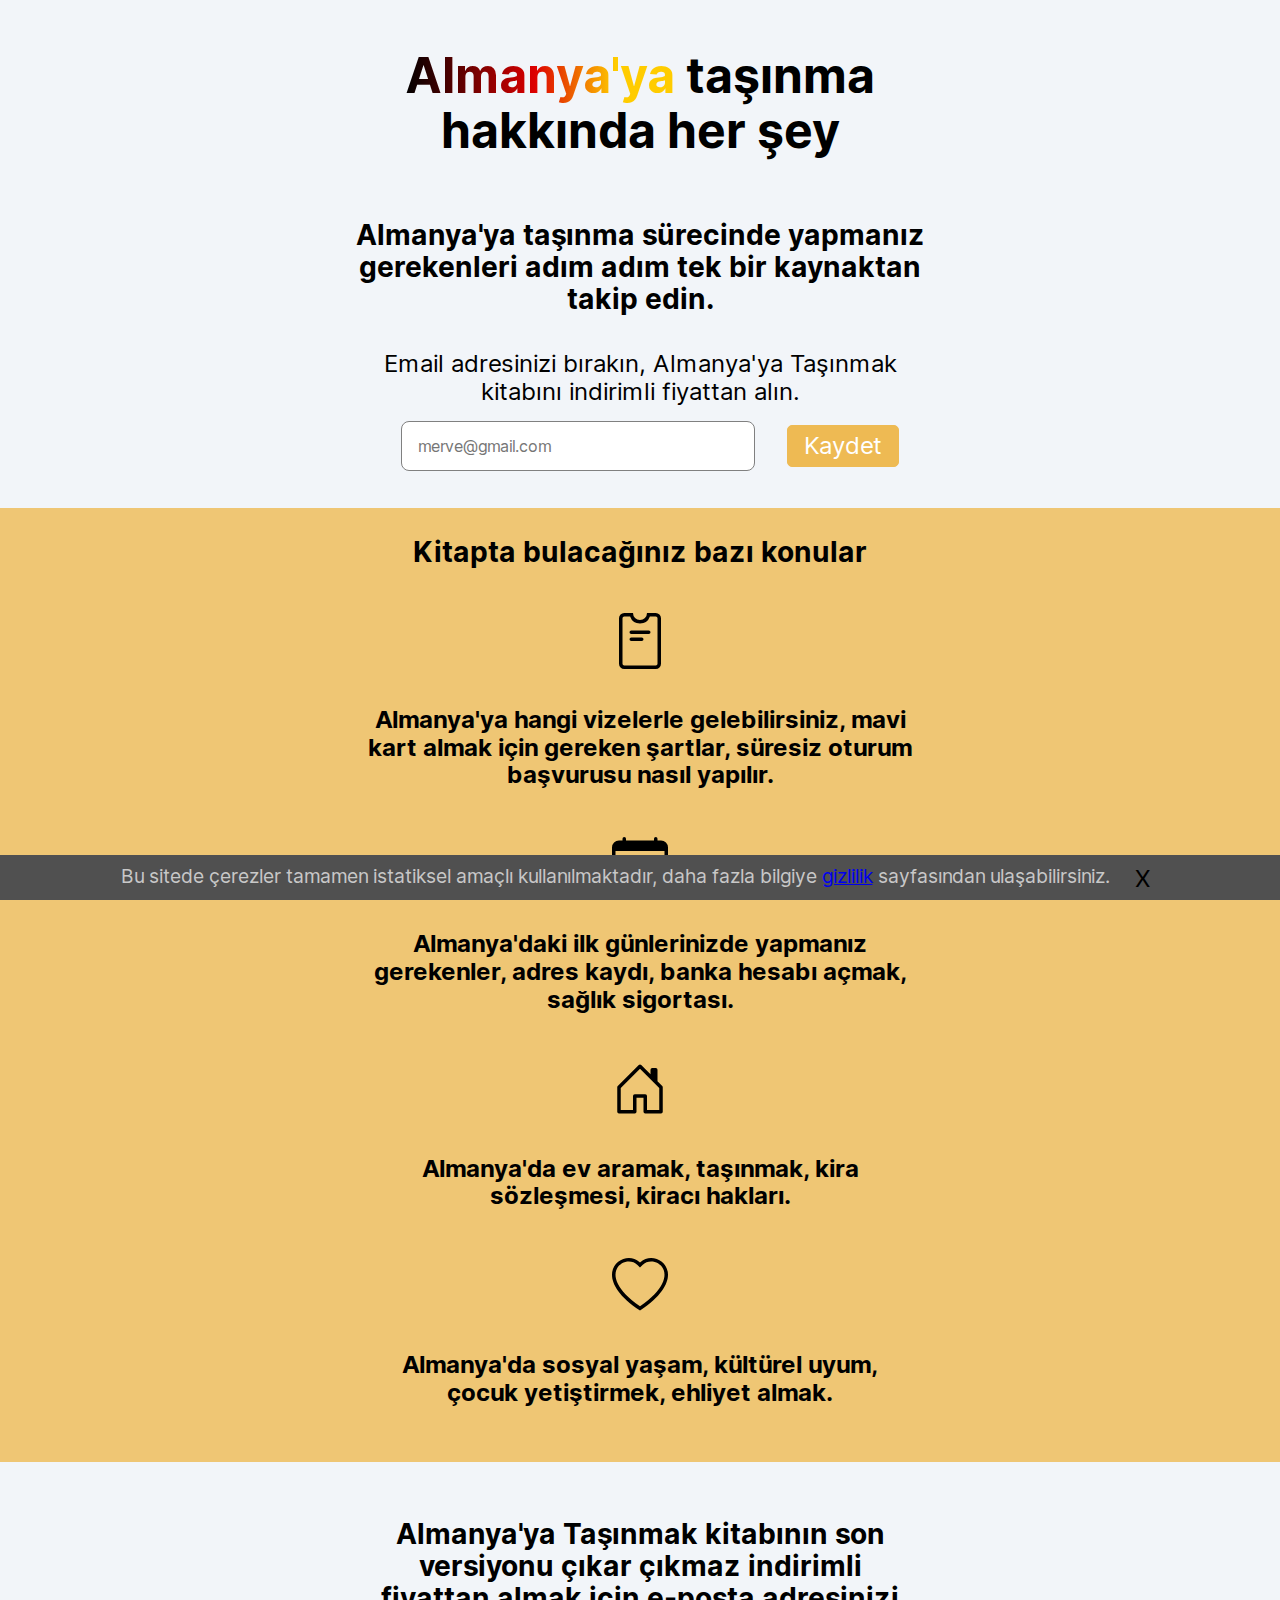
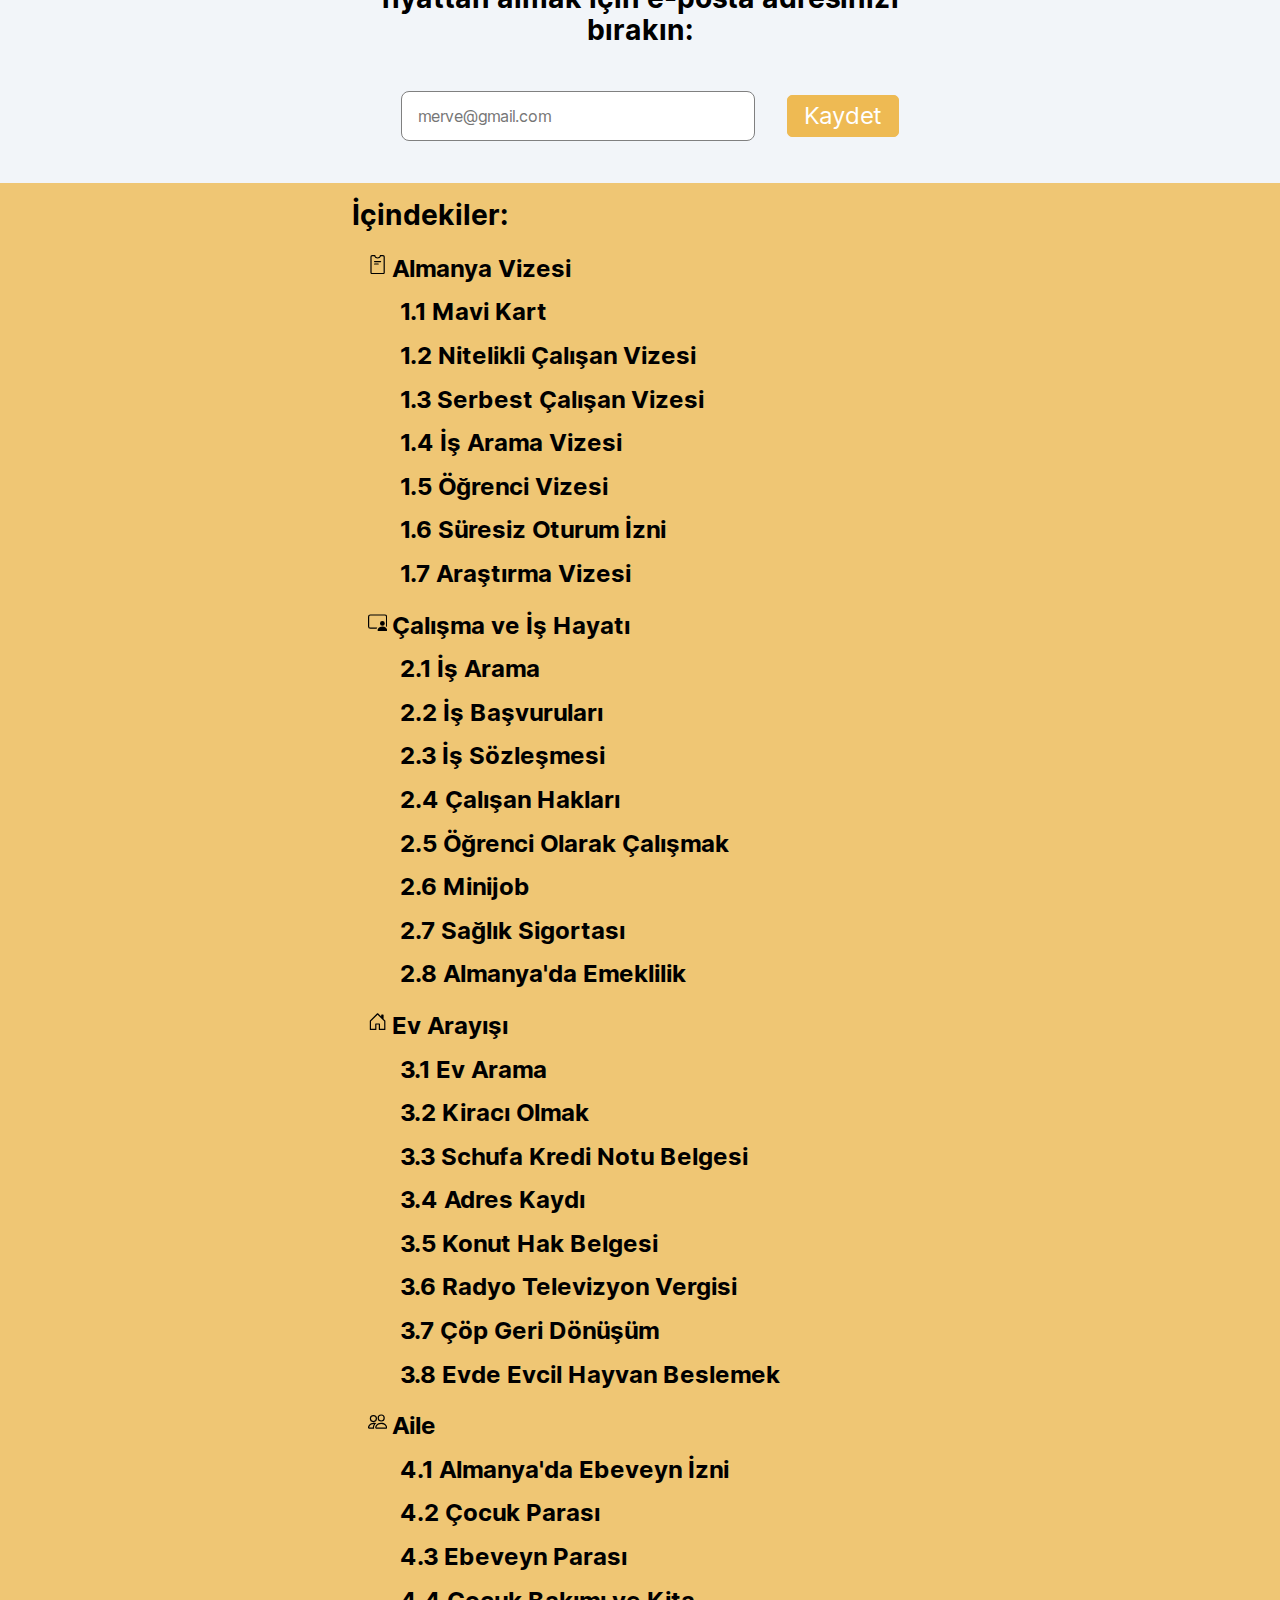
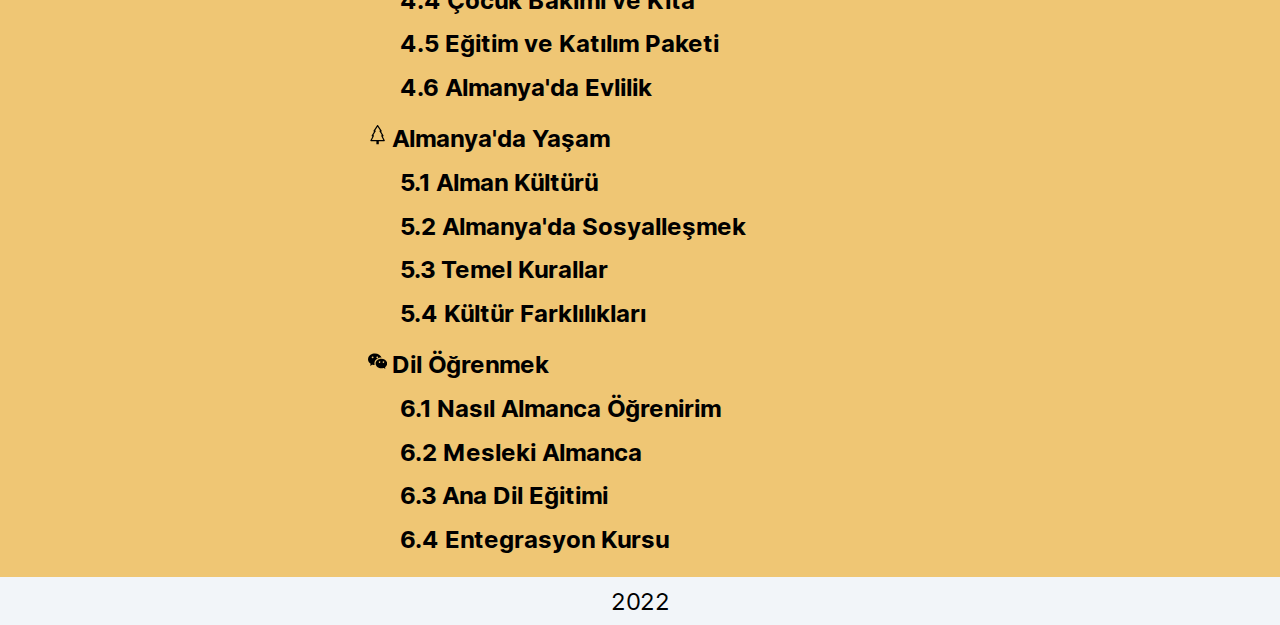
==== commit 78fb4364: "Recai s comments" ====
--- a/index.html
+++ b/index.html
@@ -1 +1 @@
-<!DOCTYPE html><html><head><meta charSet="utf-8"/><meta http-equiv="X-UA-Compatible" content="IE=edge"/><title>Almanya&#x27;ya taşınmak hakkında her şey | Almanya&#x27;daki ilk günlerinizde tüm yapmanız gerekenleri bu kitaptan takip edin.</title><meta name="description" content="Almanya&#x27;ya taşınmak hakkında tüm detayları bu kitapta bulabilirsiniz. Almanya&#x27;da iş bulmak, kiralık ev bulmak, banka hesabı açmak, Almanca öğrenmek."/><meta name="viewport" content="width=device-width, initial-scale=1"/><link rel="icon" href="/favicon.ico"/><link rel="apple-touch-icon" sizes="180x180" href="/apple-icon-180x180.png"/><link rel="icon" type="image/png" sizes="32x32" href="/favicon-32x32.png"/><link rel="icon" type="image/png" sizes="96x96" href="/favicon-96x96.png"/><link rel="icon" type="image/png" sizes="16x16" href="/favicon-16x16.png"/><link rel="icon" type="image/png" sizes="192x192" href="/android-icon-192x192.png"/><link rel="shortcut icon" href="/favicon.ico?v=2"/><meta name="msapplication-TileColor" content="#ffffff"/><meta name="msapplication-TileImage" content="/ms-icon-144x144.png"/><meta name="theme-color" content="#ffffff"/><link rel="canonical" href="https://almanyayatasinmak.com"/><meta name="next-head-count" content="16"/><link rel="preload" href="/_next/static/css/6953c79edf420bbd.css" as="style"/><link rel="stylesheet" href="/_next/static/css/6953c79edf420bbd.css" data-n-g=""/><link rel="preload" href="/_next/static/css/6a1ebce9085bb7c7.css" as="style"/><link rel="stylesheet" href="/_next/static/css/6a1ebce9085bb7c7.css" data-n-p=""/><noscript data-n-css=""></noscript><script defer="" nomodule="" src="/_next/static/chunks/polyfills-c67a75d1b6f99dc8.js"></script><script src="/_next/static/chunks/webpack-7ee66019f7f6d30f.js" defer=""></script><script src="/_next/static/chunks/framework-715a76d8b0695da7.js" defer=""></script><script src="/_next/static/chunks/main-b355b9c39b50a4eb.js" defer=""></script><script src="/_next/static/chunks/pages/_app-8da1753464b375e2.js" defer=""></script><script src="/_next/static/chunks/996-c6e9ee319fb58fa6.js" defer=""></script><script src="/_next/static/chunks/pages/index-4627580cbca86208.js" defer=""></script><script src="/_next/static/qX-T_S3OdzfTpr3NKPzHA/_buildManifest.js" defer=""></script><script src="/_next/static/qX-T_S3OdzfTpr3NKPzHA/_ssgManifest.js" defer=""></script></head><body><div id="__next"><div><main><div class="Home_section-container__KgSe_"><div class="Home_section__EaDnq"><h1><span class="Home_almanya__5cMi0">Almanya&#x27;ya</span> taşınmak hakkında her şey</h1><h3>Almanya&#x27;ya taşınma sürecinde yapmanız gerekenleri adım adım tek bir kaynaktan takip edin.</h3><h7 class="Home_section-small-title__TXQ8W">Email adresinizi bırakın, Almanya&#x27;ya Taşınmak kitabını indirimli fiyattan alın.</h7><div class="Newsletter_newsletter-form-on-home-page__yHUMU Newsletter_in-page-ns-form__lxuGy"><div id="form-wrapper" class="Newsletter_in-page-ns-form-wrapper__2Bm1Y"><p id="ns-error" class="Newsletter_generic-error__S_1M9">Beklenmeyen bir hata oluştu, lütfen tekrar deneyiniz.</p><p id="ns-email-error" class="Newsletter_generic-error__S_1M9">Lütfen geçerli bir e-posta adresi giriniz.</p><form id="ns-form"><input id="ns-email-input" class="Newsletter_ns-email__H_46y" placeholder="merve@almanyayatasin.com" name="EMAIL" type="email"/><button id="ns-signup-btn" type="button" class="Newsletter_ns-sign-up__fJQ2b"><span id="ns-signup-btn-span">Kaydet</span></button></form></div><div id="success-section" class="Newsletter_success-animation__FZQno"><svg class="Newsletter_checkmark__pbePW" xmlns="http://www.w3.org/2000/svg" viewBox="0 0 52 52"><circle class="Newsletter_checkmark__circle__1GQSF" cx="26" cy="26" r="25" fill="none"></circle><path class="Newsletter_checkmark__check__x7GSk" fill="none" d="M14.1 27.2l7.1 7.2 16.7-16.8"></path></svg><p class="Newsletter_in-page-ns-form-wrapper-title__Wy6sb">Teşekkürler! E-posta adresine detayları ilettik bile.</p></div></div></div></div><div class="Home_section-container-two__75gdD"><div class="Home_section-two__EvGBf"><h3>Kitapta bulacağınız bazı konular</h3><div><svg xmlns="http://www.w3.org/2000/svg" class="Home_section-two-icon__OSRTd" fill="currentColor" viewBox="0 0 16 16"><path d="M5.5 5a.5.5 0 0 0 0 1h5a.5.5 0 0 0 0-1h-5Zm0 2a.5.5 0 0 0 0 1h3a.5.5 0 0 0 0-1h-3Z"></path><path d="M8 2a2 2 0 0 0 2-2h2.5A1.5 1.5 0 0 1 14 1.5v13a1.5 1.5 0 0 1-1.5 1.5h-9A1.5 1.5 0 0 1 2 14.5v-13A1.5 1.5 0 0 1 3.5 0H6a2 2 0 0 0 2 2Zm0 1a3.001 3.001 0 0 1-2.83-2H3.5a.5.5 0 0 0-.5.5v13a.5.5 0 0 0 .5.5h9a.5.5 0 0 0 .5-.5v-13a.5.5 0 0 0-.5-.5h-1.67A3.001 3.001 0 0 1 8 3Z"></path></svg><h4>Almanya&#x27;ya hangi vizelerle gelebilirsiniz, mavi kart almak için gereken şartlar, süresiz oturum başvurusu nasıl yapılır.</h4></div><div><svg xmlns="http://www.w3.org/2000/svg" class="Home_section-two-icon__OSRTd" fill="currentColor" viewBox="0 0 16 16"><path d="M11 6.5a.5.5 0 0 1 .5-.5h1a.5.5 0 0 1 .5.5v1a.5.5 0 0 1-.5.5h-1a.5.5 0 0 1-.5-.5v-1zm-3 0a.5.5 0 0 1 .5-.5h1a.5.5 0 0 1 .5.5v1a.5.5 0 0 1-.5.5h-1a.5.5 0 0 1-.5-.5v-1zm-5 3a.5.5 0 0 1 .5-.5h1a.5.5 0 0 1 .5.5v1a.5.5 0 0 1-.5.5h-1a.5.5 0 0 1-.5-.5v-1zm3 0a.5.5 0 0 1 .5-.5h1a.5.5 0 0 1 .5.5v1a.5.5 0 0 1-.5.5h-1a.5.5 0 0 1-.5-.5v-1z"></path><path d="M3.5 0a.5.5 0 0 1 .5.5V1h8V.5a.5.5 0 0 1 1 0V1h1a2 2 0 0 1 2 2v11a2 2 0 0 1-2 2H2a2 2 0 0 1-2-2V3a2 2 0 0 1 2-2h1V.5a.5.5 0 0 1 .5-.5zM1 4v10a1 1 0 0 0 1 1h12a1 1 0 0 0 1-1V4H1z"></path></svg><h4>Almanya&#x27;daki ilk günlerinizde yapmanız gerekenler, adres kaydı, banka hesabı açmak, sağlık sigortası.</h4></div><div><svg xmlns="http://www.w3.org/2000/svg" class="Home_section-two-icon__OSRTd" fill="currentColor" viewBox="0 0 16 16"><path d="M8.354 1.146a.5.5 0 0 0-.708 0l-6 6A.5.5 0 0 0 1.5 7.5v7a.5.5 0 0 0 .5.5h4.5a.5.5 0 0 0 .5-.5v-4h2v4a.5.5 0 0 0 .5.5H14a.5.5 0 0 0 .5-.5v-7a.5.5 0 0 0-.146-.354L13 5.793V2.5a.5.5 0 0 0-.5-.5h-1a.5.5 0 0 0-.5.5v1.293L8.354 1.146zM2.5 14V7.707l5.5-5.5 5.5 5.5V14H10v-4a.5.5 0 0 0-.5-.5h-3a.5.5 0 0 0-.5.5v4H2.5z"></path></svg><h4>Almanya&#x27;da ev aramak, taşınmak, kira sözleşmesi, kiracı hakları.</h4></div><div><svg xmlns="http://www.w3.org/2000/svg" class="Home_section-two-icon__OSRTd" fill="currentColor" viewBox="0 0 16 16"><path d="m8 2.748-.717-.737C5.6.281 2.514.878 1.4 3.053c-.523 1.023-.641 2.5.314 4.385.92 1.815 2.834 3.989 6.286 6.357 3.452-2.368 5.365-4.542 6.286-6.357.955-1.886.838-3.362.314-4.385C13.486.878 10.4.28 8.717 2.01L8 2.748zM8 15C-7.333 4.868 3.279-3.04 7.824 1.143c.06.055.119.112.176.171a3.12 3.12 0 0 1 .176-.17C12.72-3.042 23.333 4.867 8 15z"></path></svg><h4>Almanya&#x27;da sosyal yaşam, kültürel uyum, çocuk yetiştirmek, ehliyet almak.</h4></div></div></div><div class="Home_section-container__KgSe_"><div class="Home_section-three__R5eEZ"><h3 class="Home_section-small-title__TXQ8W">Almanya&#x27;ya Taşınmak kitabının son versiyonu çıkar çıkmaz indirimli fiyattan almak için e-posta adresinizi bırakın:</h3><div class="Newsletter_newsletter-form-on-home-page__yHUMU Newsletter_in-page-ns-form__lxuGy"><div id="secondform-wrapper" class="Newsletter_in-page-ns-form-wrapper__2Bm1Y"><p id="secondns-error" class="Newsletter_generic-error__S_1M9">Beklenmeyen bir hata oluştu, lütfen tekrar deneyiniz.</p><p id="secondns-email-error" class="Newsletter_generic-error__S_1M9">Lütfen geçerli bir e-posta adresi giriniz.</p><form id="secondns-form"><input id="secondns-email-input" class="Newsletter_ns-email__H_46y" placeholder="merve@almanyayatasin.com" name="EMAIL" type="email"/><button id="secondns-signup-btn" type="button" class="Newsletter_ns-sign-up__fJQ2b"><span id="secondns-signup-btn-span">Kaydet</span></button></form></div><div id="secondsuccess-section" class="Newsletter_success-animation__FZQno"><svg class="Newsletter_checkmark__pbePW" xmlns="http://www.w3.org/2000/svg" viewBox="0 0 52 52"><circle class="Newsletter_checkmark__circle__1GQSF" cx="26" cy="26" r="25" fill="none"></circle><path class="Newsletter_checkmark__check__x7GSk" fill="none" d="M14.1 27.2l7.1 7.2 16.7-16.8"></path></svg><p class="Newsletter_in-page-ns-form-wrapper-title__Wy6sb">Teşekkürler! E-posta adresine detayları ilettik bile.</p></div></div></div></div><div class="Home_section-container-two__75gdD"><div class="Home_section-content__lfcTw"><h3>İçindekiler:</h3><h4 class="Home_section-content-chapter__3qLq3"><svg xmlns="http://www.w3.org/2000/svg" class="Home_section-content-chapter-icon__yo2Kj" fill="currentColor" viewBox="0 0 16 16"><path d="M5.5 5a.5.5 0 0 0 0 1h5a.5.5 0 0 0 0-1h-5Zm0 2a.5.5 0 0 0 0 1h3a.5.5 0 0 0 0-1h-3Z"></path><path d="M8 2a2 2 0 0 0 2-2h2.5A1.5 1.5 0 0 1 14 1.5v13a1.5 1.5 0 0 1-1.5 1.5h-9A1.5 1.5 0 0 1 2 14.5v-13A1.5 1.5 0 0 1 3.5 0H6a2 2 0 0 0 2 2Zm0 1a3.001 3.001 0 0 1-2.83-2H3.5a.5.5 0 0 0-.5.5v13a.5.5 0 0 0 .5.5h9a.5.5 0 0 0 .5-.5v-13a.5.5 0 0 0-.5-.5h-1.67A3.001 3.001 0 0 1 8 3Z"></path></svg>Almanya Vizesi</h4><h4 class="Home_section-content-title__USEN4">1.1 Mavi Kart</h4><h4 class="Home_section-content-title__USEN4">1.2 Nitelikli Çalışan Vizesi</h4><h4 class="Home_section-content-title__USEN4">1.3 Serbest Çalışan Vizesi</h4><h4 class="Home_section-content-title__USEN4">1.4 İş Arama Vizesi</h4><h4 class="Home_section-content-title__USEN4">1.5 Öğrenci Vizesi</h4><h4 class="Home_section-content-title__USEN4">1.6 Süresiz Oturum İzni</h4><h4 class="Home_section-content-title__USEN4">1.7 Araştırma Vizesi</h4><h4 class="Home_section-content-chapter__3qLq3"><svg xmlns="http://www.w3.org/2000/svg" class="Home_section-content-chapter-icon__yo2Kj" fill="currentColor" viewBox="0 0 16 16"><path d="M14 9.5a2 2 0 1 1-4 0 2 2 0 0 1 4 0Zm-6 5.7c0 .8.8.8.8.8h6.4s.8 0 .8-.8-.8-3.2-4-3.2-4 2.4-4 3.2Z"></path><path d="M2 2a2 2 0 0 0-2 2v8a2 2 0 0 0 2 2h5.243c.122-.326.295-.668.526-1H2a1 1 0 0 1-1-1V4a1 1 0 0 1 1-1h12a1 1 0 0 1 1 1v7.81c.353.23.656.496.91.783.059-.187.09-.386.09-.593V4a2 2 0 0 0-2-2H2Z"></path></svg>Çalışma ve İş Hayatı</h4><h4 class="Home_section-content-title__USEN4">2.1 İş Arama</h4><h4 class="Home_section-content-title__USEN4">2.2 İş Başvuruları</h4><h4 class="Home_section-content-title__USEN4">2.3 İş Sözleşmesi</h4><h4 class="Home_section-content-title__USEN4">2.4 Çalışan Hakları</h4><h4 class="Home_section-content-title__USEN4">2.5 Öğrenci Olarak Çalışmak</h4><h4 class="Home_section-content-title__USEN4">2.6 Minijob</h4><h4 class="Home_section-content-title__USEN4">2.7 Sağlık Sigortası</h4><h4 class="Home_section-content-title__USEN4">2.8 Almanya&#x27;da Emeklilik</h4><h4 class="Home_section-content-chapter__3qLq3"><svg xmlns="http://www.w3.org/2000/svg" class="Home_section-content-chapter-icon__yo2Kj" fill="currentColor" viewBox="0 0 16 16"><path d="M8.354 1.146a.5.5 0 0 0-.708 0l-6 6A.5.5 0 0 0 1.5 7.5v7a.5.5 0 0 0 .5.5h4.5a.5.5 0 0 0 .5-.5v-4h2v4a.5.5 0 0 0 .5.5H14a.5.5 0 0 0 .5-.5v-7a.5.5 0 0 0-.146-.354L13 5.793V2.5a.5.5 0 0 0-.5-.5h-1a.5.5 0 0 0-.5.5v1.293L8.354 1.146zM2.5 14V7.707l5.5-5.5 5.5 5.5V14H10v-4a.5.5 0 0 0-.5-.5h-3a.5.5 0 0 0-.5.5v4H2.5z"></path></svg>Ev Arayışı</h4><h4 class="Home_section-content-title__USEN4">3.1 Ev Arama</h4><h4 class="Home_section-content-title__USEN4">3.2 Kiracı Olmak</h4><h4 class="Home_section-content-title__USEN4">3.3 Schufa Kredi Notu Belgesi</h4><h4 class="Home_section-content-title__USEN4">3.4 Adres Kaydı</h4><h4 class="Home_section-content-title__USEN4">3.5 Konut Hak Belgesi</h4><h4 class="Home_section-content-title__USEN4">3.6 Radyo Televizyon Vergisi</h4><h4 class="Home_section-content-title__USEN4">3.7 Çöp Geri Dönüşüm</h4><h4 class="Home_section-content-title__USEN4">3.8 Evde Evcil Hayvan Beslemek</h4><h4 class="Home_section-content-chapter__3qLq3"><svg xmlns="http://www.w3.org/2000/svg" class="Home_section-content-chapter-icon__yo2Kj" fill="currentColor" viewBox="0 0 16 16"><path d="M15 14s1 0 1-1-1-4-5-4-5 3-5 4 1 1 1 1h8zm-7.978-1A.261.261 0 0 1 7 12.996c.001-.264.167-1.03.76-1.72C8.312 10.629 9.282 10 11 10c1.717 0 2.687.63 3.24 1.276.593.69.758 1.457.76 1.72l-.008.002a.274.274 0 0 1-.014.002H7.022zM11 7a2 2 0 1 0 0-4 2 2 0 0 0 0 4zm3-2a3 3 0 1 1-6 0 3 3 0 0 1 6 0zM6.936 9.28a5.88 5.88 0 0 0-1.23-.247A7.35 7.35 0 0 0 5 9c-4 0-5 3-5 4 0 .667.333 1 1 1h4.216A2.238 2.238 0 0 1 5 13c0-1.01.377-2.042 1.09-2.904.243-.294.526-.569.846-.816zM4.92 10A5.493 5.493 0 0 0 4 13H1c0-.26.164-1.03.76-1.724.545-.636 1.492-1.256 3.16-1.275zM1.5 5.5a3 3 0 1 1 6 0 3 3 0 0 1-6 0zm3-2a2 2 0 1 0 0 4 2 2 0 0 0 0-4z"></path></svg>Aile</h4><h4 class="Home_section-content-title__USEN4">4.1 Almanya&#x27;da Ebeveyn İzni</h4><h4 class="Home_section-content-title__USEN4">4.2 Çocuk Parası</h4><h4 class="Home_section-content-title__USEN4">4.3 Ebeveyn Parası</h4><h4 class="Home_section-content-title__USEN4">4.4 Çocuk Bakımı ve Kita</h4><h4 class="Home_section-content-title__USEN4">4.5 Eğitim ve Katılım Paketi</h4><h4 class="Home_section-content-title__USEN4">4.6 Almanya&#x27;da Evlilik</h4><h4 class="Home_section-content-chapter__3qLq3"><svg xmlns="http://www.w3.org/2000/svg" class="Home_section-content-chapter-icon__yo2Kj" fill="currentColor" viewBox="0 0 16 16"><path d="M8.416.223a.5.5 0 0 0-.832 0l-3 4.5A.5.5 0 0 0 5 5.5h.098L3.076 8.735A.5.5 0 0 0 3.5 9.5h.191l-1.638 3.276a.5.5 0 0 0 .447.724H7V16h2v-2.5h4.5a.5.5 0 0 0 .447-.724L12.31 9.5h.191a.5.5 0 0 0 .424-.765L10.902 5.5H11a.5.5 0 0 0 .416-.777l-3-4.5zM6.437 4.758A.5.5 0 0 0 6 4.5h-.066L8 1.401 10.066 4.5H10a.5.5 0 0 0-.424.765L11.598 8.5H11.5a.5.5 0 0 0-.447.724L12.69 12.5H3.309l1.638-3.276A.5.5 0 0 0 4.5 8.5h-.098l2.022-3.235a.5.5 0 0 0 .013-.507z"></path></svg>Almanya&#x27;da Yaşam</h4><h4 class="Home_section-content-title__USEN4">5.1 Alman Kültürü</h4><h4 class="Home_section-content-title__USEN4">5.2 Almanya&#x27;da Sosyalleşmek</h4><h4 class="Home_section-content-title__USEN4">5.3 Temel Kurallar</h4><h4 class="Home_section-content-title__USEN4">5.4 Kültür Farklılıkları</h4><h4 class="Home_section-content-chapter__3qLq3"><svg xmlns="http://www.w3.org/2000/svg" class="Home_section-content-chapter-icon__yo2Kj" fill="currentColor" viewBox="0 0 16 16"><path d="M11.176 14.429c-2.665 0-4.826-1.8-4.826-4.018 0-2.22 2.159-4.02 4.824-4.02S16 8.191 16 10.411c0 1.21-.65 2.301-1.666 3.036a.324.324 0 0 0-.12.366l.218.81a.616.616 0 0 1 .029.117.166.166 0 0 1-.162.162.177.177 0 0 1-.092-.03l-1.057-.61a.519.519 0 0 0-.256-.074.509.509 0 0 0-.142.021 5.668 5.668 0 0 1-1.576.22ZM9.064 9.542a.647.647 0 1 0 .557-1 .645.645 0 0 0-.646.647.615.615 0 0 0 .09.353Zm3.232.001a.646.646 0 1 0 .546-1 .645.645 0 0 0-.644.644.627.627 0 0 0 .098.356Z"></path><path d="M0 6.826c0 1.455.781 2.765 2.001 3.656a.385.385 0 0 1 .143.439l-.161.6-.1.373a.499.499 0 0 0-.032.14.192.192 0 0 0 .193.193c.039 0 .077-.01.111-.029l1.268-.733a.622.622 0 0 1 .308-.088c.058 0 .116.009.171.025a6.83 6.83 0 0 0 1.625.26 4.45 4.45 0 0 1-.177-1.251c0-2.936 2.785-5.02 5.824-5.02.05 0 .1 0 .15.002C10.587 3.429 8.392 2 5.796 2 2.596 2 0 4.16 0 6.826Zm4.632-1.555a.77.77 0 1 1-1.54 0 .77.77 0 0 1 1.54 0Zm3.875 0a.77.77 0 1 1-1.54 0 .77.77 0 0 1 1.54 0Z"></path></svg>Dil Öğrenmek</h4><h4 class="Home_section-content-title__USEN4">6.1 Nasıl Almanca Öğrenirim</h4><h4 class="Home_section-content-title__USEN4">6.2 Mesleki Almanca</h4><h4 class="Home_section-content-title__USEN4">6.3 Ana Dil Eğitimi</h4><h4 class="Home_section-content-title__USEN4">6.4 Entegrasyon Kursu</h4></div></div><footer class="Footer_footer__BH5s_"><section class="Footer_footer-section__MtmJj"><span id="yearP">2022</span></section></footer><div id="cookie-banner" class="Cookie_cookie-container__yLPDf"><div class="Cookie_cookie__nt60s"><div class="Cookie_cookie-text__oRRql">Bu sitede çerezler tamamen istatiksel amaçlı kullanılmaktadır, daha fazla bilgiye <a href="/privacy">gizlilik</a> sayfasından ulaşabilirsiniz.</div><div id="cookie-close" class="Cookie_cookie-button__nXSia">X</div></div></div></main></div></div><script id="__NEXT_DATA__" type="application/json">{"props":{"pageProps":{}},"page":"/","query":{},"buildId":"qX-T_S3OdzfTpr3NKPzHA","nextExport":true,"autoExport":true,"isFallback":false,"scriptLoader":[]}</script></body></html>+<!DOCTYPE html><html><head><meta charSet="utf-8"/><meta http-equiv="X-UA-Compatible" content="IE=edge"/><title>Almanya&#x27;ya taşınmak hakkında her şey | Almanya&#x27;daki ilk günlerinizde tüm yapmanız gerekenleri bu kitaptan takip edin.</title><meta name="description" content="Almanya&#x27;ya taşınmak hakkında tüm detayları bu kitapta bulabilirsiniz. Almanya&#x27;da iş bulmak, kiralık ev bulmak, banka hesabı açmak, Almanca öğrenmek."/><meta name="viewport" content="width=device-width, initial-scale=1"/><link rel="icon" href="/favicon.ico"/><link rel="apple-touch-icon" sizes="180x180" href="/apple-icon-180x180.png"/><link rel="icon" type="image/png" sizes="32x32" href="/favicon-32x32.png"/><link rel="icon" type="image/png" sizes="96x96" href="/favicon-96x96.png"/><link rel="icon" type="image/png" sizes="16x16" href="/favicon-16x16.png"/><link rel="icon" type="image/png" sizes="192x192" href="/android-icon-192x192.png"/><link rel="shortcut icon" href="/favicon.ico?v=2"/><meta name="msapplication-TileColor" content="#ffffff"/><meta name="msapplication-TileImage" content="/ms-icon-144x144.png"/><meta name="theme-color" content="#ffffff"/><link rel="canonical" href="https://almanyayatasinmak.com"/><meta name="next-head-count" content="16"/><link rel="preload" href="/_next/static/css/6953c79edf420bbd.css" as="style"/><link rel="stylesheet" href="/_next/static/css/6953c79edf420bbd.css" data-n-g=""/><link rel="preload" href="/_next/static/css/6a1ebce9085bb7c7.css" as="style"/><link rel="stylesheet" href="/_next/static/css/6a1ebce9085bb7c7.css" data-n-p=""/><noscript data-n-css=""></noscript><script defer="" nomodule="" src="/_next/static/chunks/polyfills-c67a75d1b6f99dc8.js"></script><script src="/_next/static/chunks/webpack-7ee66019f7f6d30f.js" defer=""></script><script src="/_next/static/chunks/framework-715a76d8b0695da7.js" defer=""></script><script src="/_next/static/chunks/main-b355b9c39b50a4eb.js" defer=""></script><script src="/_next/static/chunks/pages/_app-8da1753464b375e2.js" defer=""></script><script src="/_next/static/chunks/996-c6e9ee319fb58fa6.js" defer=""></script><script src="/_next/static/chunks/pages/index-c29ee5b6d43ea7fa.js" defer=""></script><script src="/_next/static/1d4d9aPHR8j8jIX4VjyQL/_buildManifest.js" defer=""></script><script src="/_next/static/1d4d9aPHR8j8jIX4VjyQL/_ssgManifest.js" defer=""></script></head><body><div id="__next"><div><main><div class="Home_section-container__KgSe_"><div class="Home_section__EaDnq"><h1><span class="Home_almanya__5cMi0">Almanya&#x27;ya</span> taşınma hakkında her şey</h1><h3>Almanya&#x27;ya taşınma sürecinde yapmanız gerekenleri adım adım tek bir kaynaktan takip edin.</h3><h7 class="Home_section-small-title__TXQ8W">Email adresinizi bırakın, Almanya&#x27;ya Taşınmak kitabını indirimli fiyattan alın.</h7><div class="Newsletter_newsletter-form-on-home-page__yHUMU Newsletter_in-page-ns-form__lxuGy"><div id="form-wrapper" class="Newsletter_in-page-ns-form-wrapper__2Bm1Y"><p id="ns-error" class="Newsletter_generic-error__S_1M9">Beklenmeyen bir hata oluştu, lütfen tekrar deneyiniz.</p><p id="ns-email-error" class="Newsletter_generic-error__S_1M9">Lütfen geçerli bir e-posta adresi giriniz.</p><form id="ns-form"><input id="ns-email-input" class="Newsletter_ns-email__H_46y" placeholder="merve@gmail.com" name="EMAIL" type="email"/><button id="ns-signup-btn" type="button" class="Newsletter_ns-sign-up__fJQ2b"><span id="ns-signup-btn-span">Kaydet</span></button></form></div><div id="success-section" class="Newsletter_success-animation__FZQno"><svg class="Newsletter_checkmark__pbePW" xmlns="http://www.w3.org/2000/svg" viewBox="0 0 52 52"><circle class="Newsletter_checkmark__circle__1GQSF" cx="26" cy="26" r="25" fill="none"></circle><path class="Newsletter_checkmark__check__x7GSk" fill="none" d="M14.1 27.2l7.1 7.2 16.7-16.8"></path></svg><p class="Newsletter_in-page-ns-form-wrapper-title__Wy6sb">Teşekkürler! E-posta adresine detayları ilettik bile.</p></div></div></div></div><div class="Home_section-container-two__75gdD"><div class="Home_section-two__EvGBf"><h3>Kitapta bulacağınız bazı konular</h3><div><svg xmlns="http://www.w3.org/2000/svg" class="Home_section-two-icon__OSRTd" fill="currentColor" viewBox="0 0 16 16"><path d="M5.5 5a.5.5 0 0 0 0 1h5a.5.5 0 0 0 0-1h-5Zm0 2a.5.5 0 0 0 0 1h3a.5.5 0 0 0 0-1h-3Z"></path><path d="M8 2a2 2 0 0 0 2-2h2.5A1.5 1.5 0 0 1 14 1.5v13a1.5 1.5 0 0 1-1.5 1.5h-9A1.5 1.5 0 0 1 2 14.5v-13A1.5 1.5 0 0 1 3.5 0H6a2 2 0 0 0 2 2Zm0 1a3.001 3.001 0 0 1-2.83-2H3.5a.5.5 0 0 0-.5.5v13a.5.5 0 0 0 .5.5h9a.5.5 0 0 0 .5-.5v-13a.5.5 0 0 0-.5-.5h-1.67A3.001 3.001 0 0 1 8 3Z"></path></svg><h4>Almanya&#x27;ya hangi vizelerle gelebilirsiniz, mavi kart almak için gereken şartlar, süresiz oturum başvurusu nasıl yapılır.</h4></div><div><svg xmlns="http://www.w3.org/2000/svg" class="Home_section-two-icon__OSRTd" fill="currentColor" viewBox="0 0 16 16"><path d="M11 6.5a.5.5 0 0 1 .5-.5h1a.5.5 0 0 1 .5.5v1a.5.5 0 0 1-.5.5h-1a.5.5 0 0 1-.5-.5v-1zm-3 0a.5.5 0 0 1 .5-.5h1a.5.5 0 0 1 .5.5v1a.5.5 0 0 1-.5.5h-1a.5.5 0 0 1-.5-.5v-1zm-5 3a.5.5 0 0 1 .5-.5h1a.5.5 0 0 1 .5.5v1a.5.5 0 0 1-.5.5h-1a.5.5 0 0 1-.5-.5v-1zm3 0a.5.5 0 0 1 .5-.5h1a.5.5 0 0 1 .5.5v1a.5.5 0 0 1-.5.5h-1a.5.5 0 0 1-.5-.5v-1z"></path><path d="M3.5 0a.5.5 0 0 1 .5.5V1h8V.5a.5.5 0 0 1 1 0V1h1a2 2 0 0 1 2 2v11a2 2 0 0 1-2 2H2a2 2 0 0 1-2-2V3a2 2 0 0 1 2-2h1V.5a.5.5 0 0 1 .5-.5zM1 4v10a1 1 0 0 0 1 1h12a1 1 0 0 0 1-1V4H1z"></path></svg><h4>Almanya&#x27;daki ilk günlerinizde yapmanız gerekenler, adres kaydı, banka hesabı açmak, sağlık sigortası.</h4></div><div><svg xmlns="http://www.w3.org/2000/svg" class="Home_section-two-icon__OSRTd" fill="currentColor" viewBox="0 0 16 16"><path d="M8.354 1.146a.5.5 0 0 0-.708 0l-6 6A.5.5 0 0 0 1.5 7.5v7a.5.5 0 0 0 .5.5h4.5a.5.5 0 0 0 .5-.5v-4h2v4a.5.5 0 0 0 .5.5H14a.5.5 0 0 0 .5-.5v-7a.5.5 0 0 0-.146-.354L13 5.793V2.5a.5.5 0 0 0-.5-.5h-1a.5.5 0 0 0-.5.5v1.293L8.354 1.146zM2.5 14V7.707l5.5-5.5 5.5 5.5V14H10v-4a.5.5 0 0 0-.5-.5h-3a.5.5 0 0 0-.5.5v4H2.5z"></path></svg><h4>Almanya&#x27;da ev aramak, taşınmak, kira sözleşmesi, kiracı hakları.</h4></div><div><svg xmlns="http://www.w3.org/2000/svg" class="Home_section-two-icon__OSRTd" fill="currentColor" viewBox="0 0 16 16"><path d="m8 2.748-.717-.737C5.6.281 2.514.878 1.4 3.053c-.523 1.023-.641 2.5.314 4.385.92 1.815 2.834 3.989 6.286 6.357 3.452-2.368 5.365-4.542 6.286-6.357.955-1.886.838-3.362.314-4.385C13.486.878 10.4.28 8.717 2.01L8 2.748zM8 15C-7.333 4.868 3.279-3.04 7.824 1.143c.06.055.119.112.176.171a3.12 3.12 0 0 1 .176-.17C12.72-3.042 23.333 4.867 8 15z"></path></svg><h4>Almanya&#x27;da sosyal yaşam, kültürel uyum, çocuk yetiştirmek, ehliyet almak.</h4></div></div></div><div class="Home_section-container__KgSe_"><div class="Home_section-three__R5eEZ"><h3 class="Home_section-small-title__TXQ8W">Almanya&#x27;ya Taşınmak kitabının son versiyonu çıkar çıkmaz indirimli fiyattan almak için e-posta adresinizi bırakın:</h3><div class="Newsletter_newsletter-form-on-home-page__yHUMU Newsletter_in-page-ns-form__lxuGy"><div id="secondform-wrapper" class="Newsletter_in-page-ns-form-wrapper__2Bm1Y"><p id="secondns-error" class="Newsletter_generic-error__S_1M9">Beklenmeyen bir hata oluştu, lütfen tekrar deneyiniz.</p><p id="secondns-email-error" class="Newsletter_generic-error__S_1M9">Lütfen geçerli bir e-posta adresi giriniz.</p><form id="secondns-form"><input id="secondns-email-input" class="Newsletter_ns-email__H_46y" placeholder="merve@gmail.com" name="EMAIL" type="email"/><button id="secondns-signup-btn" type="button" class="Newsletter_ns-sign-up__fJQ2b"><span id="secondns-signup-btn-span">Kaydet</span></button></form></div><div id="secondsuccess-section" class="Newsletter_success-animation__FZQno"><svg class="Newsletter_checkmark__pbePW" xmlns="http://www.w3.org/2000/svg" viewBox="0 0 52 52"><circle class="Newsletter_checkmark__circle__1GQSF" cx="26" cy="26" r="25" fill="none"></circle><path class="Newsletter_checkmark__check__x7GSk" fill="none" d="M14.1 27.2l7.1 7.2 16.7-16.8"></path></svg><p class="Newsletter_in-page-ns-form-wrapper-title__Wy6sb">Teşekkürler! E-posta adresine detayları ilettik bile.</p></div></div></div></div><div class="Home_section-container-two__75gdD"><div class="Home_section-content__lfcTw"><h3>İçindekiler:</h3><h4 class="Home_section-content-chapter__3qLq3"><svg xmlns="http://www.w3.org/2000/svg" class="Home_section-content-chapter-icon__yo2Kj" fill="currentColor" viewBox="0 0 16 16"><path d="M5.5 5a.5.5 0 0 0 0 1h5a.5.5 0 0 0 0-1h-5Zm0 2a.5.5 0 0 0 0 1h3a.5.5 0 0 0 0-1h-3Z"></path><path d="M8 2a2 2 0 0 0 2-2h2.5A1.5 1.5 0 0 1 14 1.5v13a1.5 1.5 0 0 1-1.5 1.5h-9A1.5 1.5 0 0 1 2 14.5v-13A1.5 1.5 0 0 1 3.5 0H6a2 2 0 0 0 2 2Zm0 1a3.001 3.001 0 0 1-2.83-2H3.5a.5.5 0 0 0-.5.5v13a.5.5 0 0 0 .5.5h9a.5.5 0 0 0 .5-.5v-13a.5.5 0 0 0-.5-.5h-1.67A3.001 3.001 0 0 1 8 3Z"></path></svg>Almanya Vizesi</h4><h4 class="Home_section-content-title__USEN4">1.1 Mavi Kart</h4><h4 class="Home_section-content-title__USEN4">1.2 Nitelikli Çalışan Vizesi</h4><h4 class="Home_section-content-title__USEN4">1.3 Serbest Çalışan Vizesi</h4><h4 class="Home_section-content-title__USEN4">1.4 İş Arama Vizesi</h4><h4 class="Home_section-content-title__USEN4">1.5 Öğrenci Vizesi</h4><h4 class="Home_section-content-title__USEN4">1.6 Süresiz Oturum İzni</h4><h4 class="Home_section-content-title__USEN4">1.7 Araştırma Vizesi</h4><h4 class="Home_section-content-chapter__3qLq3"><svg xmlns="http://www.w3.org/2000/svg" class="Home_section-content-chapter-icon__yo2Kj" fill="currentColor" viewBox="0 0 16 16"><path d="M14 9.5a2 2 0 1 1-4 0 2 2 0 0 1 4 0Zm-6 5.7c0 .8.8.8.8.8h6.4s.8 0 .8-.8-.8-3.2-4-3.2-4 2.4-4 3.2Z"></path><path d="M2 2a2 2 0 0 0-2 2v8a2 2 0 0 0 2 2h5.243c.122-.326.295-.668.526-1H2a1 1 0 0 1-1-1V4a1 1 0 0 1 1-1h12a1 1 0 0 1 1 1v7.81c.353.23.656.496.91.783.059-.187.09-.386.09-.593V4a2 2 0 0 0-2-2H2Z"></path></svg>Çalışma ve İş Hayatı</h4><h4 class="Home_section-content-title__USEN4">2.1 İş Arama</h4><h4 class="Home_section-content-title__USEN4">2.2 İş Başvuruları</h4><h4 class="Home_section-content-title__USEN4">2.3 İş Sözleşmesi</h4><h4 class="Home_section-content-title__USEN4">2.4 Çalışan Hakları</h4><h4 class="Home_section-content-title__USEN4">2.5 Öğrenci Olarak Çalışmak</h4><h4 class="Home_section-content-title__USEN4">2.6 Minijob</h4><h4 class="Home_section-content-title__USEN4">2.7 Sağlık Sigortası</h4><h4 class="Home_section-content-title__USEN4">2.8 Almanya&#x27;da Emeklilik</h4><h4 class="Home_section-content-chapter__3qLq3"><svg xmlns="http://www.w3.org/2000/svg" class="Home_section-content-chapter-icon__yo2Kj" fill="currentColor" viewBox="0 0 16 16"><path d="M8.354 1.146a.5.5 0 0 0-.708 0l-6 6A.5.5 0 0 0 1.5 7.5v7a.5.5 0 0 0 .5.5h4.5a.5.5 0 0 0 .5-.5v-4h2v4a.5.5 0 0 0 .5.5H14a.5.5 0 0 0 .5-.5v-7a.5.5 0 0 0-.146-.354L13 5.793V2.5a.5.5 0 0 0-.5-.5h-1a.5.5 0 0 0-.5.5v1.293L8.354 1.146zM2.5 14V7.707l5.5-5.5 5.5 5.5V14H10v-4a.5.5 0 0 0-.5-.5h-3a.5.5 0 0 0-.5.5v4H2.5z"></path></svg>Ev Arayışı</h4><h4 class="Home_section-content-title__USEN4">3.1 Ev Arama</h4><h4 class="Home_section-content-title__USEN4">3.2 Kiracı Olmak</h4><h4 class="Home_section-content-title__USEN4">3.3 Schufa Kredi Notu Belgesi</h4><h4 class="Home_section-content-title__USEN4">3.4 Adres Kaydı</h4><h4 class="Home_section-content-title__USEN4">3.5 Konut Hak Belgesi</h4><h4 class="Home_section-content-title__USEN4">3.6 Radyo Televizyon Vergisi</h4><h4 class="Home_section-content-title__USEN4">3.7 Çöp Geri Dönüşüm</h4><h4 class="Home_section-content-title__USEN4">3.8 Evde Evcil Hayvan Beslemek</h4><h4 class="Home_section-content-chapter__3qLq3"><svg xmlns="http://www.w3.org/2000/svg" class="Home_section-content-chapter-icon__yo2Kj" fill="currentColor" viewBox="0 0 16 16"><path d="M15 14s1 0 1-1-1-4-5-4-5 3-5 4 1 1 1 1h8zm-7.978-1A.261.261 0 0 1 7 12.996c.001-.264.167-1.03.76-1.72C8.312 10.629 9.282 10 11 10c1.717 0 2.687.63 3.24 1.276.593.69.758 1.457.76 1.72l-.008.002a.274.274 0 0 1-.014.002H7.022zM11 7a2 2 0 1 0 0-4 2 2 0 0 0 0 4zm3-2a3 3 0 1 1-6 0 3 3 0 0 1 6 0zM6.936 9.28a5.88 5.88 0 0 0-1.23-.247A7.35 7.35 0 0 0 5 9c-4 0-5 3-5 4 0 .667.333 1 1 1h4.216A2.238 2.238 0 0 1 5 13c0-1.01.377-2.042 1.09-2.904.243-.294.526-.569.846-.816zM4.92 10A5.493 5.493 0 0 0 4 13H1c0-.26.164-1.03.76-1.724.545-.636 1.492-1.256 3.16-1.275zM1.5 5.5a3 3 0 1 1 6 0 3 3 0 0 1-6 0zm3-2a2 2 0 1 0 0 4 2 2 0 0 0 0-4z"></path></svg>Aile</h4><h4 class="Home_section-content-title__USEN4">4.1 Almanya&#x27;da Ebeveyn İzni</h4><h4 class="Home_section-content-title__USEN4">4.2 Çocuk Parası</h4><h4 class="Home_section-content-title__USEN4">4.3 Ebeveyn Parası</h4><h4 class="Home_section-content-title__USEN4">4.4 Çocuk Bakımı ve Kita</h4><h4 class="Home_section-content-title__USEN4">4.5 Eğitim ve Katılım Paketi</h4><h4 class="Home_section-content-title__USEN4">4.6 Almanya&#x27;da Evlilik</h4><h4 class="Home_section-content-chapter__3qLq3"><svg xmlns="http://www.w3.org/2000/svg" class="Home_section-content-chapter-icon__yo2Kj" fill="currentColor" viewBox="0 0 16 16"><path d="M8.416.223a.5.5 0 0 0-.832 0l-3 4.5A.5.5 0 0 0 5 5.5h.098L3.076 8.735A.5.5 0 0 0 3.5 9.5h.191l-1.638 3.276a.5.5 0 0 0 .447.724H7V16h2v-2.5h4.5a.5.5 0 0 0 .447-.724L12.31 9.5h.191a.5.5 0 0 0 .424-.765L10.902 5.5H11a.5.5 0 0 0 .416-.777l-3-4.5zM6.437 4.758A.5.5 0 0 0 6 4.5h-.066L8 1.401 10.066 4.5H10a.5.5 0 0 0-.424.765L11.598 8.5H11.5a.5.5 0 0 0-.447.724L12.69 12.5H3.309l1.638-3.276A.5.5 0 0 0 4.5 8.5h-.098l2.022-3.235a.5.5 0 0 0 .013-.507z"></path></svg>Almanya&#x27;da Yaşam</h4><h4 class="Home_section-content-title__USEN4">5.1 Alman Kültürü</h4><h4 class="Home_section-content-title__USEN4">5.2 Almanya&#x27;da Sosyalleşmek</h4><h4 class="Home_section-content-title__USEN4">5.3 Temel Kurallar</h4><h4 class="Home_section-content-title__USEN4">5.4 Kültür Farklılıkları</h4><h4 class="Home_section-content-chapter__3qLq3"><svg xmlns="http://www.w3.org/2000/svg" class="Home_section-content-chapter-icon__yo2Kj" fill="currentColor" viewBox="0 0 16 16"><path d="M11.176 14.429c-2.665 0-4.826-1.8-4.826-4.018 0-2.22 2.159-4.02 4.824-4.02S16 8.191 16 10.411c0 1.21-.65 2.301-1.666 3.036a.324.324 0 0 0-.12.366l.218.81a.616.616 0 0 1 .029.117.166.166 0 0 1-.162.162.177.177 0 0 1-.092-.03l-1.057-.61a.519.519 0 0 0-.256-.074.509.509 0 0 0-.142.021 5.668 5.668 0 0 1-1.576.22ZM9.064 9.542a.647.647 0 1 0 .557-1 .645.645 0 0 0-.646.647.615.615 0 0 0 .09.353Zm3.232.001a.646.646 0 1 0 .546-1 .645.645 0 0 0-.644.644.627.627 0 0 0 .098.356Z"></path><path d="M0 6.826c0 1.455.781 2.765 2.001 3.656a.385.385 0 0 1 .143.439l-.161.6-.1.373a.499.499 0 0 0-.032.14.192.192 0 0 0 .193.193c.039 0 .077-.01.111-.029l1.268-.733a.622.622 0 0 1 .308-.088c.058 0 .116.009.171.025a6.83 6.83 0 0 0 1.625.26 4.45 4.45 0 0 1-.177-1.251c0-2.936 2.785-5.02 5.824-5.02.05 0 .1 0 .15.002C10.587 3.429 8.392 2 5.796 2 2.596 2 0 4.16 0 6.826Zm4.632-1.555a.77.77 0 1 1-1.54 0 .77.77 0 0 1 1.54 0Zm3.875 0a.77.77 0 1 1-1.54 0 .77.77 0 0 1 1.54 0Z"></path></svg>Dil Öğrenmek</h4><h4 class="Home_section-content-title__USEN4">6.1 Nasıl Almanca Öğrenirim</h4><h4 class="Home_section-content-title__USEN4">6.2 Mesleki Almanca</h4><h4 class="Home_section-content-title__USEN4">6.3 Ana Dil Eğitimi</h4><h4 class="Home_section-content-title__USEN4">6.4 Entegrasyon Kursu</h4></div></div><footer class="Footer_footer__BH5s_"><section class="Footer_footer-section__MtmJj"><span id="yearP">2022</span></section></footer><div id="cookie-banner" class="Cookie_cookie-container__yLPDf"><div class="Cookie_cookie__nt60s"><div class="Cookie_cookie-text__oRRql">Bu sitede çerezler tamamen istatiksel amaçlı kullanılmaktadır, daha fazla bilgiye <a href="/privacy">gizlilik</a> sayfasından ulaşabilirsiniz.</div><div id="cookie-close" class="Cookie_cookie-button__nXSia">X</div></div></div></main></div></div><script id="__NEXT_DATA__" type="application/json">{"props":{"pageProps":{}},"page":"/","query":{},"buildId":"1d4d9aPHR8j8jIX4VjyQL","nextExport":true,"autoExport":true,"isFallback":false,"scriptLoader":[]}</script></body></html>